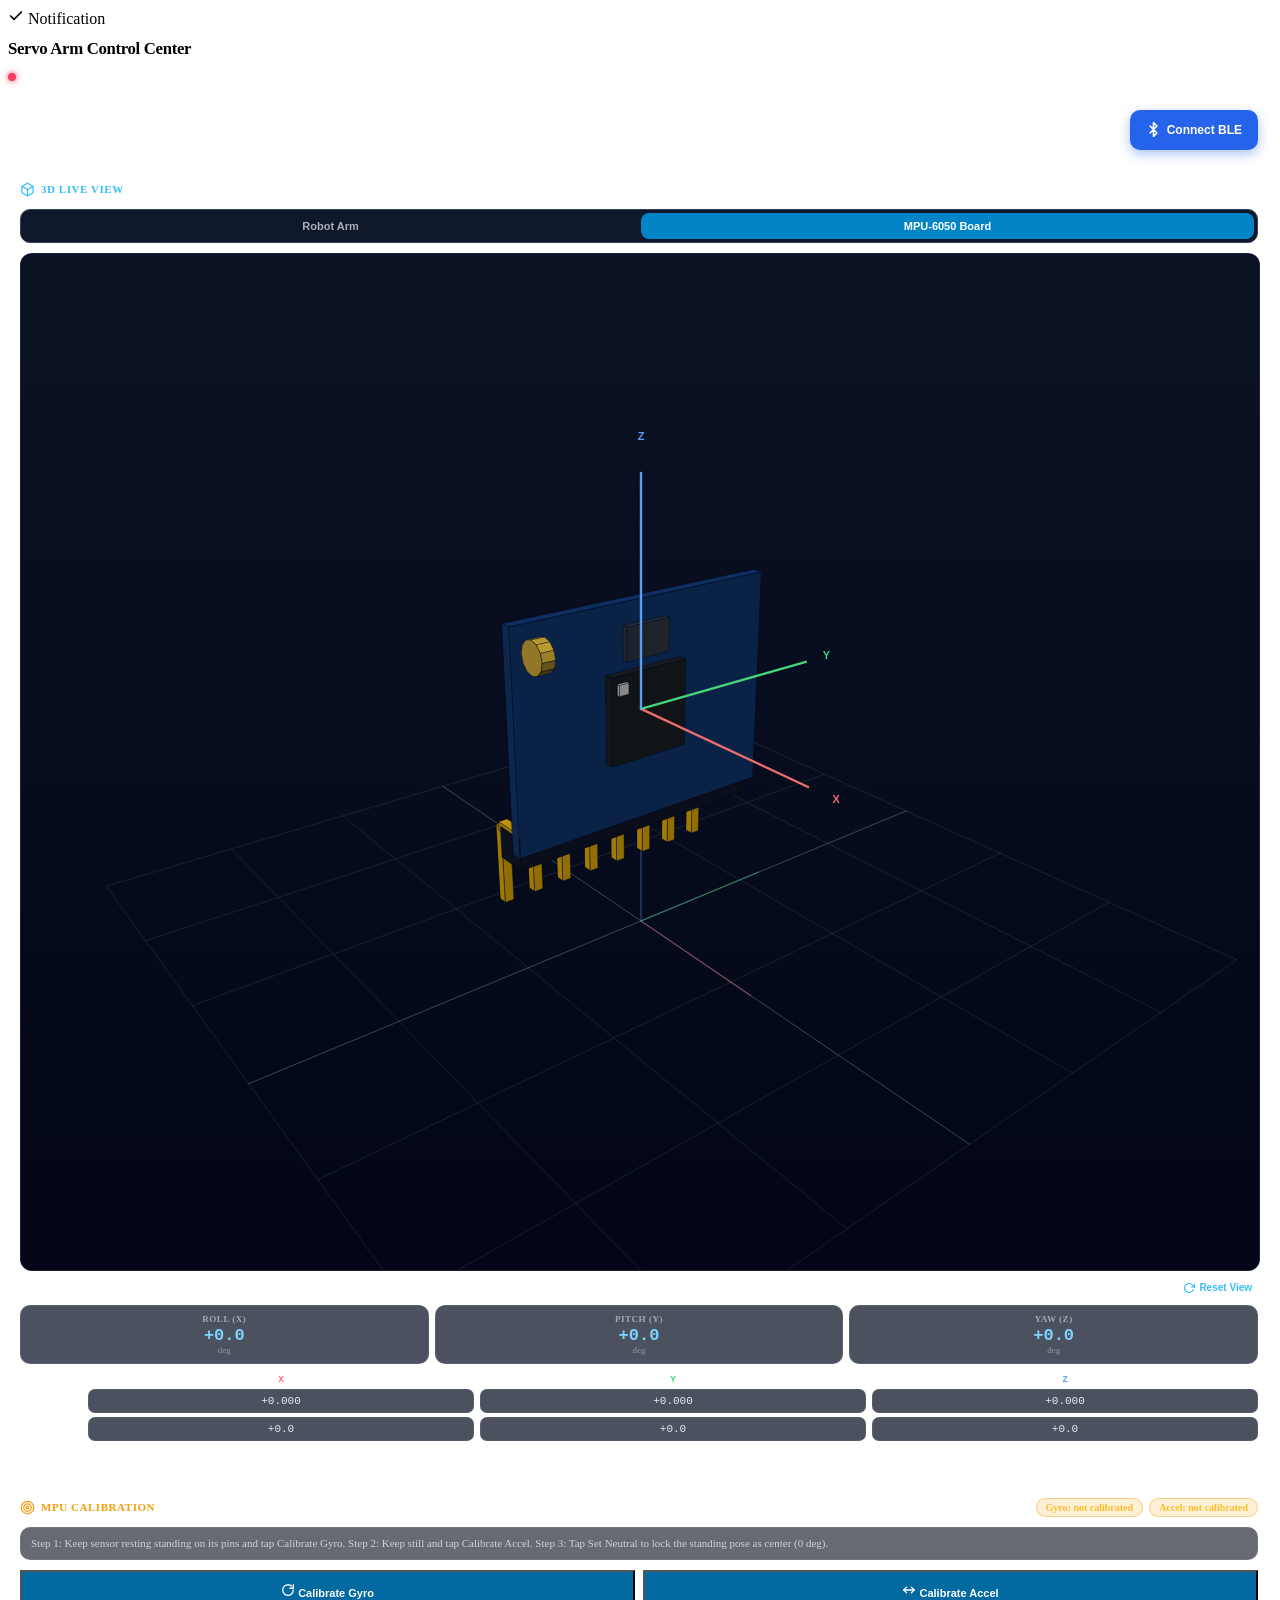
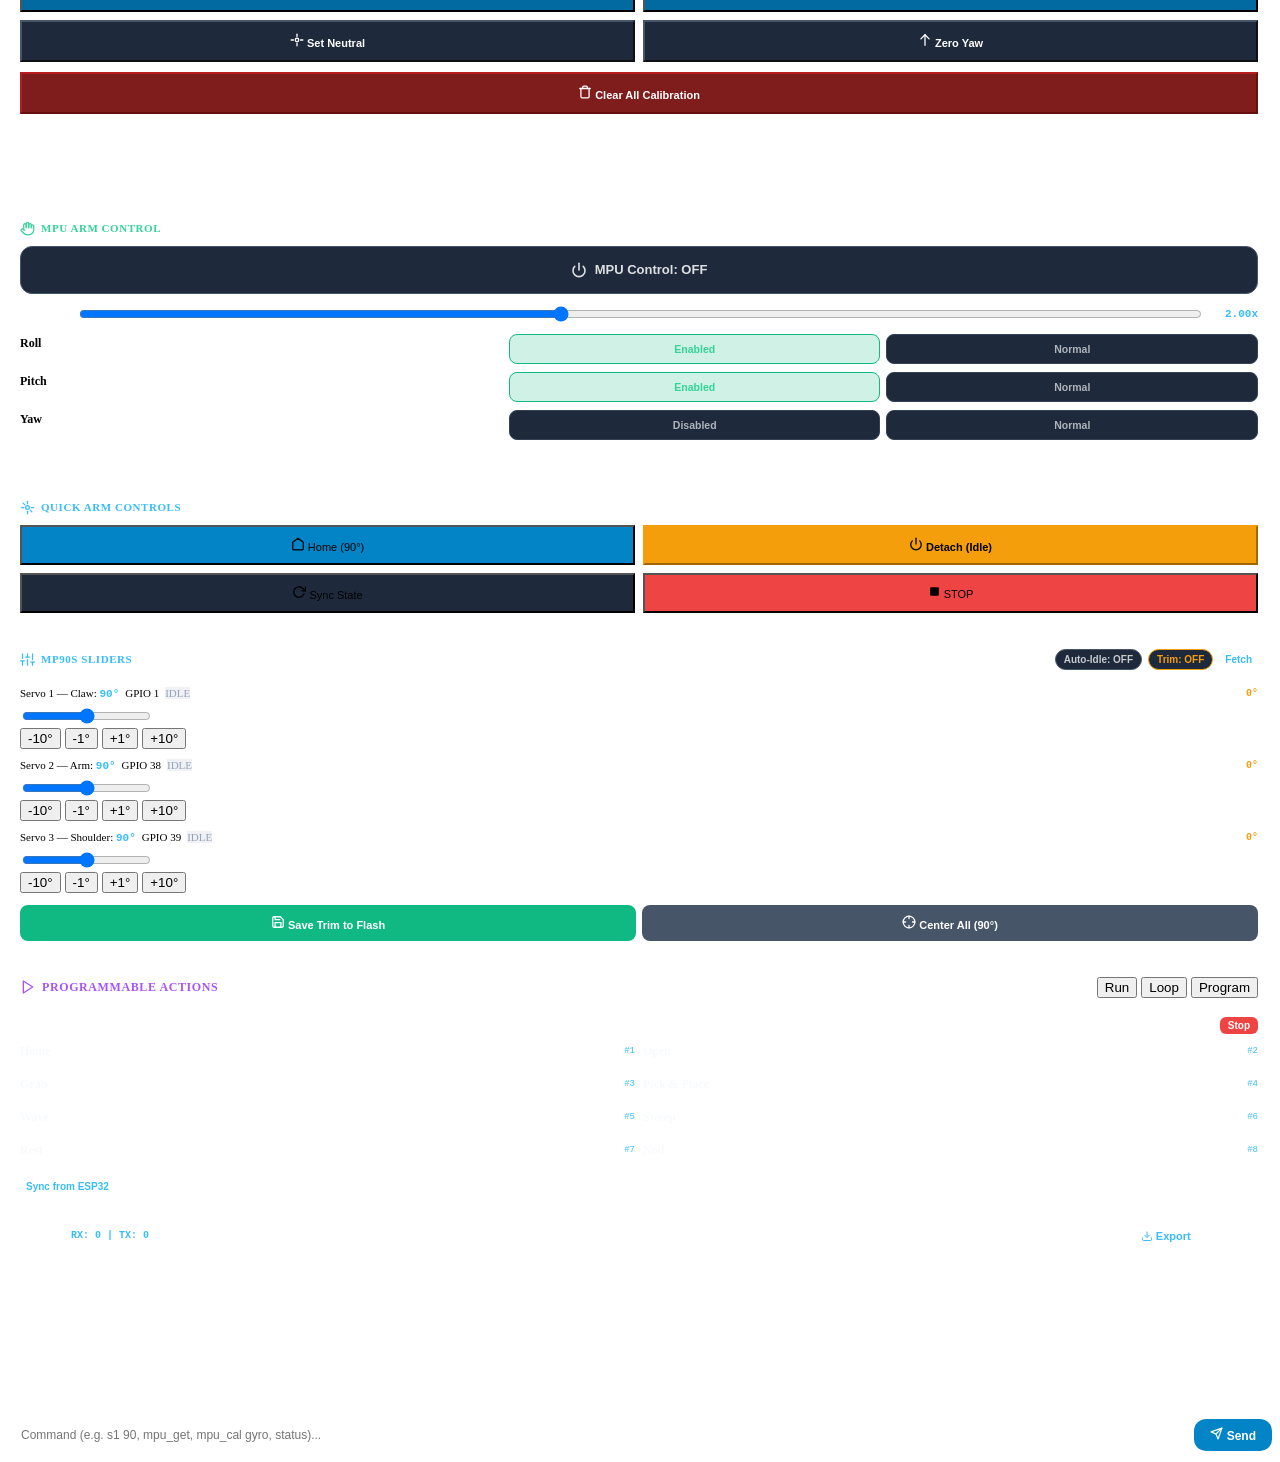
==== MPU/index.html @ 253f9bf3 "..." ====
<!DOCTYPE html>
<html lang="en" class="h-full bg-slate-950 text-slate-100 select-none">
<head>
  <meta charset="UTF-8">
  <meta name="viewport" content="width=device-width, initial-scale=1.0, maximum-scale=1.0, user-scalable=no, viewport-fit=cover">
  <title>ESP32-S3 Servo Arm Control</title>
  <link rel="stylesheet" href="style.css">
  <link rel="stylesheet" href="imu.css">
</head>

<body>

  <div id="toast-notification">
    <svg id="toast-icon" width="16" height="16" viewBox="0 0 24 24" fill="none" stroke="currentColor" stroke-width="2.5" stroke-linecap="round" stroke-linejoin="round">
      <polyline points="20 6 9 17 4 12"></polyline>
    </svg>
    <span id="toast-message">Notification</span>
  </div>

  <header style="padding-bottom:8px; border-bottom:1px solid rgba(255,255,255,0.1); display:flex; align-items:center; justify-content:space-between;">
    <div>
      <h1 style="font-size:1.05rem; font-weight:700; letter-spacing:-0.02em;">Servo Arm Control Center</h1>
      <div style="display:flex; align-items:center; gap:6px; margin-top:2px;">
        <div id="status-dot" style="width:8px; height:8px; border-radius:9999px; background:#f43f5e; box-shadow:0 0 6px #f43f5e; transition:background 0.2s;"></div>
        <span id="status-text" style="font-size:11px; color:rgba(255,255,255,0.6);">Disconnected</span>
      </div>
    </div>
    <div style="display:flex; align-items:center; gap:6px;">
      <span id="backend-badge" style="padding:3px 8px; border-radius:9999px; background:rgba(255,255,255,0.1); font-size:10px; color:rgba(255,255,255,0.6);">Core BLE</span>
    </div>
  </header>

  <div class="glass-panel" style="margin:8px 0; padding:10px 14px; border-radius:14px; display:flex; align-items:center; justify-content:space-between; gap:12px;">
    <div style="min-width:0; flex:1;">
      <div style="font-size:10px; color:rgba(255,255,255,0.5); text-transform:uppercase; letter-spacing:0.05em; font-weight:600;">Active Controller</div>
      <div id="device-name" style="font-size:13px; font-weight:700; color:white; overflow:hidden; text-overflow:ellipsis; white-space:nowrap;">None Connected</div>
    </div>
    <button id="connect-btn" type="button" onclick="toggleConnection()" style="height:40px; padding:0 16px; border-radius:10px; background:#2563eb; color:white; font-size:12px; font-weight:700; border:none; cursor:pointer; display:flex; align-items:center; gap:6px; box-shadow:0 4px 12px rgba(37,99,235,0.4);">
      <svg style="width:15px; height:15px;" viewBox="0 0 24 24" fill="none" stroke="currentColor" stroke-width="2.5" stroke-linecap="round" stroke-linejoin="round">
        <path d="m6.5 6.5 11 11L12 23V1l5.5 5.5-11 11"></path>
      </svg>
      <span>Connect BLE</span>
    </button>
  </div>

  <main style="flex:1; min-height:0; overflow-y:auto; display:flex; flex-direction:column; gap:12px; padding-right:2px; touch-action:pan-y;" class="no-scrollbar">

    <!-- 3D Live View -->
    <div class="glass-panel panel" style="border-color:rgba(56,189,248,0.4);">
      <div class="panel-head">
        <span class="panel-title">
          <svg width="15" height="15" viewBox="0 0 24 24" fill="none" stroke="currentColor" stroke-width="2" stroke-linecap="round" stroke-linejoin="round"><path d="M21 16V8a2 2 0 0 0-1-1.73l-7-4a2 2 0 0 0-2 0l-7 4A2 2 0 0 0 3 8v8a2 2 0 0 0 1 1.73l7 4a2 2 0 0 0 2 0l7-4A2 2 0 0 0 21 16z"></path><polyline points="3.27 6.96 12 12.01 20.73 6.96"></polyline><line x1="12" y1="22.08" x2="12" y2="12"></line></svg>
          3D Live View
        </span>
        <span id="imu-link-badge" class="chip">No IMU data</span>
      </div>

      <div class="seg">
        <button type="button" id="seg-arm" class="seg-btn" onclick="setSceneMode('arm')">Robot Arm</button>
        <button type="button" id="seg-imu" class="seg-btn active" onclick="setSceneMode('imu')">MPU-6050 Board</button>
      </div>

      <div class="canvas-wrap"><canvas id="scene-canvas"></canvas></div>

      <div class="canvas-tools">
        <span id="scene-hint">GY-521 board stands upright on its pins. Drag to orbit, pinch to zoom.</span>
        <button type="button" class="link-btn" onclick="resetSceneView()">
          <svg width="12" height="12" viewBox="0 0 24 24" fill="none" stroke="currentColor" stroke-width="2.4" stroke-linecap="round" stroke-linejoin="round"><polyline points="23 4 23 10 17 10"></polyline><path d="M20.49 15a9 9 0 1 1-2.12-9.36L23 10"></path></svg>
          Reset View
        </button>
      </div>

      <div class="euler-row">
        <div class="euler-cell"><div class="lbl">Roll (X)</div><div class="val" id="imu-roll">--</div><div class="unit">deg</div></div>
        <div class="euler-cell"><div class="lbl">Pitch (Y)</div><div class="val" id="imu-pitch">--</div><div class="unit">deg</div></div>
        <div class="euler-cell"><div class="lbl">Yaw (Z)</div><div class="val" id="imu-yaw">--</div><div class="unit">deg</div></div>
      </div>

      <div class="vec-table">
        <span></span><span class="axis-head ax-x">X</span><span class="axis-head ax-y">Y</span><span class="axis-head ax-z">Z</span>
        <span class="row-lbl">Accel g</span>
        <span class="cell" id="imu-ax">--</span><span class="cell" id="imu-ay">--</span><span class="cell" id="imu-az">--</span>
        <span class="row-lbl">Gyro dps</span>
        <span class="cell" id="imu-gx">--</span><span class="cell" id="imu-gy">--</span><span class="cell" id="imu-gz">--</span>
      </div>

      <div class="meta-line">
        <span>Temp <span id="imu-temp">--</span></span>
        <span>|a| <span id="imu-mag">--</span></span>
      </div>
    </div>

    <!-- MPU Calibration -->
    <div class="glass-panel panel" style="border-color:rgba(245,158,11,0.4);">
      <div class="panel-head">
        <span class="panel-title" style="color:#f59e0b;">
          <svg width="15" height="15" viewBox="0 0 24 24" fill="none" stroke="currentColor" stroke-width="2" stroke-linecap="round" stroke-linejoin="round"><circle cx="12" cy="12" r="10"></circle><circle cx="12" cy="12" r="6"></circle><circle cx="12" cy="12" r="2"></circle></svg>
          MPU Calibration
        </span>
        <div style="display:flex; gap:6px; flex-wrap:wrap;">
          <span id="cal-chip-gyro" class="chip chip-warn">Gyro: not calibrated</span>
          <span id="cal-chip-accel" class="chip chip-warn">Accel: not calibrated</span>
        </div>
      </div>

      <div id="cal-hint" class="cal-hint">Step 1: Keep sensor resting standing on its pins and tap Calibrate Gyro. Step 2: Keep still and tap Calibrate Accel. Step 3: Tap Set Neutral to lock the standing pose as center (0 deg).</div>

      <div id="cal-progress" class="progress"><div id="cal-progress-bar"></div></div>

      <div class="cal-grid">
        <button type="button" class="touch-btn cal-btn cal-action" onclick="imuCalibrate('gyro')">
          <svg width="14" height="14" viewBox="0 0 24 24" fill="none" stroke="currentColor" stroke-width="2.2" stroke-linecap="round" stroke-linejoin="round"><path d="M21 12a9 9 0 1 1-3-6.7"></path><polyline points="21 3 21 9 15 9"></polyline></svg>
          <span>Calibrate Gyro</span>
        </button>
        <button type="button" class="touch-btn cal-btn cal-action" onclick="imuCalibrate('accel')">
          <svg width="14" height="14" viewBox="0 0 24 24" fill="none" stroke="currentColor" stroke-width="2.2" stroke-linecap="round" stroke-linejoin="round"><line x1="3" y1="12" x2="21" y2="12"></line><polyline points="8 7 3 12 8 17"></polyline><polyline points="16 7 21 12 16 17"></polyline></svg>
          <span>Calibrate Accel</span>
        </button>
        <button type="button" class="touch-btn cal-btn alt cal-action" onclick="imuCalibrate('neutral')">
          <svg width="14" height="14" viewBox="0 0 24 24" fill="none" stroke="currentColor" stroke-width="2.2" stroke-linecap="round" stroke-linejoin="round"><circle cx="12" cy="12" r="3"></circle><line x1="12" y1="2" x2="12" y2="6"></line><line x1="12" y1="18" x2="12" y2="22"></line><line x1="2" y1="12" x2="6" y2="12"></line><line x1="18" y1="12" x2="22" y2="12"></line></svg>
          <span>Set Neutral</span>
        </button>
        <button type="button" class="touch-btn cal-btn alt cal-action" onclick="imuCalibrate('yaw')">
          <svg width="14" height="14" viewBox="0 0 24 24" fill="none" stroke="currentColor" stroke-width="2.2" stroke-linecap="round" stroke-linejoin="round"><path d="M12 3v18"></path><path d="M5 10l7-7 7 7"></path></svg>
          <span>Zero Yaw</span>
        </button>
      </div>

      <button type="button" class="touch-btn cal-btn danger cal-action" onclick="imuCalibrate('clear')">
        <svg width="14" height="14" viewBox="0 0 24 24" fill="none" stroke="currentColor" stroke-width="2.2" stroke-linecap="round" stroke-linejoin="round"><polyline points="3 6 5 6 21 6"></polyline><path d="M19 6v14a2 2 0 0 1-2 2H7a2 2 0 0 1-2-2V6m3 0V4a2 2 0 0 1 2-2h4a2 2 0 0 1 2 2v2"></path></svg>
        <span>Clear All Calibration</span>
      </button>

      <div class="cal-readout">
        <span id="cal-gyro-bias">Gyro bias  --</span>
        <span id="cal-accel-bias">Accel bias  --</span>
        <span id="cal-neutral">Neutral  --</span>
      </div>
      <div class="note">Calibration results are stored in ESP32 flash automatically. Upright calibration on pins is fully supported. Use Zero Yaw to re-center heading if needed.</div>
    </div>

    <!-- MPU Arm Control -->
    <div class="glass-panel panel" style="border-color:rgba(16,185,129,0.4);">
      <div class="panel-head">
        <span class="panel-title" style="color:#34d399;">
          <svg width="15" height="15" viewBox="0 0 24 24" fill="none" stroke="currentColor" stroke-width="2" stroke-linecap="round" stroke-linejoin="round"><path d="M18 11V6a2 2 0 0 0-4 0v5"></path><path d="M14 10V4a2 2 0 0 0-4 0v6"></path><path d="M10 10.5V6a2 2 0 0 0-4 0v8"></path><path d="M18 8a2 2 0 1 1 4 0v6a8 8 0 0 1-8 8h-2c-2.8 0-4.5-.86-5.99-2.34l-3.6-3.6a2 2 0 0 1 2.83-2.82L7 15"></path></svg>
          MPU Arm Control
        </span>
      </div>

      <button id="ctrl-toggle-btn" type="button" class="ctrl-toggle" onclick="toggleMpuControl()">
        <svg width="16" height="16" viewBox="0 0 24 24" fill="none" stroke="currentColor" stroke-width="2.4" stroke-linecap="round" stroke-linejoin="round"><path d="M18.36 6.64a9 9 0 1 1-12.73 0"></path><line x1="12" y1="2" x2="12" y2="12"></line></svg>
        <span id="ctrl-toggle-text">MPU Control: OFF</span>
      </button>

      <div class="gain-row">
        <span>Sensitivity</span>
        <input type="range" id="ctrl-gain" min="0.5" max="4" step="0.05" value="2" oninput="onMpuGainInput(this.value)" onchange="onMpuGainCommit(this.value)">
        <span class="gain-val" id="ctrl-gain-val">2.00x</span>
      </div>

      <div id="ctrl-axis-rows" style="display:flex; flex-direction:column; gap:8px;"></div>

      <div class="note">Tilt the sensor away from the upright neutral pose to move the arm. Tap Set Neutral first so the arm starts centered.</div>
    </div>

    <!-- Quick Arm Controls -->
    <div class="glass-panel" style="border-radius:16px; padding:12px; display:flex; flex-direction:column; gap:10px;">
      <div style="display:flex; justify-content:space-between; align-items:center;">
        <span style="font-size:11px; font-weight:700; text-transform:uppercase; letter-spacing:0.05em; color:#38bdf8; display:flex; align-items:center; gap:6px;">
          <svg style="width:15px; height:15px;" viewBox="0 0 24 24" fill="none" stroke="currentColor" stroke-width="2" stroke-linecap="round" stroke-linejoin="round">
            <circle cx="12" cy="12" r="3"></circle>
            <path d="M12 2v4"></path><path d="M12 18v4"></path>
            <path d="m4.93 4.93 2.83 2.83"></path><path d="m16.24 16.24 2.83 2.83"></path>
            <path d="M2 12h4"></path><path d="M18 12h4"></path>
          </svg>
          Quick Arm Controls
        </span>
        <span id="action-run-badge" style="font-size:10px; padding:2px 8px; border-radius:9999px; background:rgba(255,255,255,0.08); color:rgba(255,255,255,0.5);">Idle</span>
      </div>

      <div style="display:grid; grid-template-columns:1fr 1fr; gap:8px;">
        <button type="button" class="touch-btn" onclick="homeAllServos()" style="padding:10px 6px; background:#0284c7; font-size:11px; flex-direction:row; gap:5px;">
          <svg width="14" height="14" viewBox="0 0 24 24" fill="none" stroke="currentColor" stroke-width="2.2" stroke-linecap="round" stroke-linejoin="round"><path d="m3 9 9-7 9 7v11a2 2 0 0 1-2 2H5a2 2 0 0 1-2-2z"></path></svg>
          <span>Home (90°)</span>
        </button>
        <button type="button" class="touch-btn" onclick="detachAllServos()" style="padding:10px 6px; background:#f59e0b; color:#000000; border-color:#f59e0b; font-size:11px; font-weight:700; flex-direction:row; gap:5px;">
          <svg width="14" height="14" viewBox="0 0 24 24" fill="none" stroke="currentColor" stroke-width="2.2" stroke-linecap="round" stroke-linejoin="round"><path d="M18.36 6.64a9 9 0 1 1-12.73 0"></path><line x1="12" y1="2" x2="12" y2="12"></line></svg>
          <span>Detach (Idle)</span>
        </button>
        <button type="button" class="touch-btn" onclick="requestStatusSync()" style="padding:10px 6px; background:#1e293b; font-size:11px; flex-direction:row; gap:5px;">
          <svg width="14" height="14" viewBox="0 0 24 24" fill="none" stroke="currentColor" stroke-width="2.2" stroke-linecap="round" stroke-linejoin="round"><polyline points="23 4 23 10 17 10"></polyline><path d="M20.49 15a9 9 0 1 1-2.12-9.36L23 10"></path></svg>
          <span>Sync State</span>
        </button>
        <button type="button" class="touch-btn" onclick="stopAllMotion()" style="padding:10px 6px; background:#ef4444; font-size:11px; flex-direction:row; gap:5px;">
          <svg width="13" height="13" viewBox="0 0 24 24" fill="currentColor"><rect x="4" y="4" width="16" height="16" rx="2"></rect></svg>
          <span>STOP</span>
        </button>
      </div>
    </div>

    <!-- 3 MP90S Servo Sliders -->
    <div class="glass-panel" style="border-radius:16px; padding:12px; display:flex; flex-direction:column; gap:10px; border-color:rgba(56,189,248,0.4);">
      <div style="display:flex; justify-content:space-between; align-items:center; border-bottom:1px solid rgba(255,255,255,0.1); padding-bottom:6px; gap:6px; flex-wrap:wrap;">
        <span style="font-size:11px; font-weight:700; text-transform:uppercase; letter-spacing:0.05em; color:#38bdf8; display:flex; align-items:center; gap:6px;">
          <svg style="width:15px; height:15px;" viewBox="0 0 24 24" fill="none" stroke="currentColor" stroke-width="2" stroke-linecap="round" stroke-linejoin="round">
            <line x1="4" y1="21" x2="4" y2="14"></line><line x1="4" y1="10" x2="4" y2="3"></line>
            <line x1="12" y1="21" x2="12" y2="12"></line><line x1="12" y1="8" x2="12" y2="3"></line>
            <line x1="20" y1="21" x2="20" y2="16"></line><line x1="20" y1="12" x2="20" y2="3"></line>
            <line x1="1" y1="14" x2="7" y2="14"></line><line x1="9" y1="8" x2="15" y2="8"></line>
            <line x1="17" y1="16" x2="23" y2="16"></line>
          </svg>
          MP90S Sliders
        </span>
        <div style="display:flex; align-items:center; gap:6px;">
          <button id="auto-idle-btn" type="button" onclick="toggleAutoIdle()" style="padding:4px 8px; border-radius:9999px; background:#1e293b; color:rgba(255,255,255,0.75); border:1px solid #475569; font-size:10px; font-weight:700; cursor:pointer;">
            Auto-Idle: OFF
          </button>
          <button id="offset-mode-btn" type="button" onclick="toggleOffsetMode()" style="padding:4px 8px; border-radius:9999px; background:#1e293b; color:#f59e0b; border:1px solid #f59e0b; font-size:10px; font-weight:700; cursor:pointer;">
            Trim: OFF
          </button>
          <button type="button" onclick="requestCalibrationSync()" style="background:none; border:none; color:#38bdf8; font-size:10px; font-weight:600; cursor:pointer;">Fetch</button>
        </div>
      </div>

      <!-- Servo 1 (GPIO 1) -->
      <div class="servo-card">
        <div style="display:flex; justify-content:space-between; align-items:center; font-size:11px; margin-bottom:6px;">
          <div style="display:flex; align-items:center; gap:6px;">
            <span id="s1-header" onclick="editServoName(0)" style="cursor:pointer;">Servo 1 — Claw: <span id="s1-val" style="color:#38bdf8; font-family:monospace; font-weight:700;">90°</span></span>
            <span class="pin-badge">GPIO 1</span>
            <span id="s1-state-badge" class="pin-badge" style="background:rgba(148,163,184,0.15); color:#94a3b8; border-color:rgba(148,163,184,0.3);">IDLE</span>
          </div>
          <span style="font-size:10px; color:rgba(255,255,255,0.5);">Trim: <span id="o1-val" style="color:#f59e0b; font-family:monospace; font-weight:700;">0°</span></span>
        </div>
        <input type="range" id="s1-slider" min="0" max="180" value="90" onpointerdown="onSliderStart(0)" ontouchstart="onSliderStart(0)" oninput="onServoSlider(0, this.value)" onchange="onSliderCommit(0, this.value)">
        <div class="servo-btn-row">
          <button type="button" class="trim-btn" id="s1-btn-a" onclick="servoStepAction(0, -10, -1)">-10°</button>
          <button type="button" class="trim-btn" id="s1-btn-b" onclick="servoStepAction(0, -1, 1)">-1°</button>
          <button type="button" class="trim-btn" id="s1-btn-c" onclick="servoStepAction(0, 1, -5)">+1°</button>
          <button type="button" class="trim-btn" id="s1-btn-d" onclick="servoStepAction(0, 10, 5)">+10°</button>
        </div>
      </div>

      <!-- Servo 2 (GPIO 38) -->
      <div class="servo-card">
        <div style="display:flex; justify-content:space-between; align-items:center; font-size:11px; margin-bottom:6px;">
          <div style="display:flex; align-items:center; gap:6px;">
            <span id="s2-header" onclick="editServoName(1)" style="cursor:pointer;">Servo 2 — Arm: <span id="s2-val" style="color:#38bdf8; font-family:monospace; font-weight:700;">90°</span></span>
            <span class="pin-badge">GPIO 38</span>
            <span id="s2-state-badge" class="pin-badge" style="background:rgba(148,163,184,0.15); color:#94a3b8; border-color:rgba(148,163,184,0.3);">IDLE</span>
          </div>
          <span style="font-size:10px; color:rgba(255,255,255,0.5);">Trim: <span id="o2-val" style="color:#f59e0b; font-family:monospace; font-weight:700;">0°</span></span>
        </div>
        <input type="range" id="s2-slider" min="0" max="180" value="90" onpointerdown="onSliderStart(1)" ontouchstart="onSliderStart(1)" oninput="onServoSlider(1, this.value)" onchange="onSliderCommit(1, this.value)">
        <div class="servo-btn-row">
          <button type="button" class="trim-btn" id="s2-btn-a" onclick="servoStepAction(1, -10, -1)">-10°</button>
          <button type="button" class="trim-btn" id="s2-btn-b" onclick="servoStepAction(1, -1, 1)">-1°</button>
          <button type="button" class="trim-btn" id="s2-btn-c" onclick="servoStepAction(1, 1, -5)">+1°</button>
          <button type="button" class="trim-btn" id="s2-btn-d" onclick="servoStepAction(1, 10, 5)">+10°</button>
        </div>
      </div>

      <!-- Servo 3 (GPIO 39) -->
      <div class="servo-card">
        <div style="display:flex; justify-content:space-between; align-items:center; font-size:11px; margin-bottom:6px;">
          <div style="display:flex; align-items:center; gap:6px;">
            <span id="s3-header" onclick="editServoName(2)" style="cursor:pointer;">Servo 3 — Shoulder: <span id="s3-val" style="color:#38bdf8; font-family:monospace; font-weight:700;">90°</span></span>
            <span class="pin-badge">GPIO 39</span>
            <span id="s3-state-badge" class="pin-badge" style="background:rgba(148,163,184,0.15); color:#94a3b8; border-color:rgba(148,163,184,0.3);">IDLE</span>
          </div>
          <span style="font-size:10px; color:rgba(255,255,255,0.5);">Trim: <span id="o3-val" style="color:#f59e0b; font-family:monospace; font-weight:700;">0°</span></span>
        </div>
        <input type="range" id="s3-slider" min="0" max="180" value="90" onpointerdown="onSliderStart(2)" ontouchstart="onSliderStart(2)" oninput="onServoSlider(2, this.value)" onchange="onSliderCommit(2, this.value)">
        <div class="servo-btn-row">
          <button type="button" class="trim-btn" id="s3-btn-a" onclick="servoStepAction(2, -10, -1)">-10°</button>
          <button type="button" class="trim-btn" id="s3-btn-b" onclick="servoStepAction(2, -1, 1)">-1°</button>
          <button type="button" class="trim-btn" id="s3-btn-c" onclick="servoStepAction(2, 1, -5)">+1°</button>
          <button type="button" class="trim-btn" id="s3-btn-d" onclick="servoStepAction(2, 10, 5)">+10°</button>
        </div>
      </div>

      <div style="display:grid; grid-template-columns:1fr 1fr; gap:6px; margin-top:2px;">
        <button id="save-cal-btn" type="button" class="touch-btn" onclick="saveCalibrationOffsets()" style="padding:10px; border-radius:8px; background:#10b981; color:white; font-size:11px; font-weight:700; border:none; cursor:pointer; flex-direction:row; gap:6px;">
          <svg width="14" height="14" viewBox="0 0 24 24" fill="none" stroke="currentColor" stroke-width="2.2" stroke-linecap="round" stroke-linejoin="round">
            <path d="M19 21H5a2 2 0 0 1-2-2V5a2 2 0 0 1 2-2h11l5 5v11a2 2 0 0 1-2 2z"></path>
            <polyline points="17 21 17 13 7 13 7 21"></polyline>
            <polyline points="7 3 7 8 15 8"></polyline>
          </svg>
          <span id="save-cal-text">Save Trim to Flash</span>
        </button>
        <button type="button" class="touch-btn" onclick="homeAllServos()" style="padding:10px; border-radius:8px; background:#475569; color:white; font-size:11px; font-weight:700; border:none; cursor:pointer; flex-direction:row; gap:6px;">
          <svg width="14" height="14" viewBox="0 0 24 24" fill="none" stroke="currentColor" stroke-width="2.2" stroke-linecap="round" stroke-linejoin="round">
            <circle cx="12" cy="12" r="10"></circle>
            <line x1="22" y1="12" x2="18" y2="12"></line>
            <line x1="6" y1="12" x2="2" y2="12"></line>
            <line x1="12" y1="6" x2="12" y2="2"></line>
            <line x1="12" y1="22" x2="12" y2="18"></line>
          </svg>
          <span>Center All (90°)</span>
        </button>
      </div>
    </div>

    <!-- Programmable Actions Studio -->
    <div class="glass-panel" style="border-radius:16px; padding:12px; display:flex; flex-direction:column; gap:10px;">
      <div style="display:flex; justify-content:space-between; align-items:center; font-size:12px; border-bottom:1px solid rgba(255,255,255,0.1); padding-bottom:8px; gap:8px; flex-wrap:wrap;">
        <span style="font-weight:700; text-transform:uppercase; letter-spacing:0.05em; color:#a855f7; display:flex; align-items:center; gap:6px;">
          <svg style="width:16px; height:16px;" viewBox="0 0 24 24" fill="none" stroke="currentColor" stroke-width="2" stroke-linecap="round" stroke-linejoin="round">
            <polygon points="5 3 19 12 5 21 5 3"></polygon>
          </svg>
          <span>Programmable Actions</span>
        </span>

        <div style="display:flex; align-items:center; gap:4px;">
          <button id="mode-btn-run" type="button" class="mode-pill active" onclick="setActionTapMode('run')">Run</button>
          <button id="mode-btn-loop" type="button" class="mode-pill" onclick="setActionTapMode('loop')">Loop</button>
          <button id="mode-btn-edit" type="button" class="mode-pill" onclick="setActionTapMode('edit')">Program</button>
        </div>
      </div>

      <div style="display:flex; justify-content:space-between; align-items:center; font-size:10px; color:rgba(255,255,255,0.6);">
        <span id="action-mode-hint">Tap an action to execute its programmed steps.</span>
        <button type="button" onclick="stopAllMotion()" style="background:#ef4444; color:white; border:none; border-radius:6px; padding:3px 8px; font-size:10px; font-weight:700; cursor:pointer;">Stop</button>
      </div>

      <div style="display:grid; grid-template-columns:repeat(2, 1fr); gap:8px;" id="actions-grid"></div>

      <!-- Visual Sequence Editor -->
      <div class="key-editor-panel" id="action-editor-box" style="display:none;">
        <div style="display:flex; justify-content:space-between; align-items:center;">
          <span id="action-editor-title" style="font-size:12px; font-weight:700; color:#f59e0b;">Edit Action Slot 1</span>
          <button type="button" onclick="closeActionEditor()" style="background:none; border:none; color:rgba(255,255,255,0.5); font-size:11px; cursor:pointer;">Close</button>
        </div>

        <div>
          <label style="font-size:10px; color:rgba(255,255,255,0.6); display:block; margin-bottom:4px;">Action Name:</label>
          <input type="text" id="action-name-input" maxlength="24" placeholder="e.g. Pick Cube" style="width:100%; background:#1e293b; color:white; border:1px solid #334155; border-radius:8px; padding:7px 10px; font-size:12px; outline:none;">
        </div>

        <div style="display:flex; justify-content:space-between; align-items:center; margin-top:2px;">
          <span style="font-size:10px; font-weight:700; color:rgba(255,255,255,0.7); text-transform:uppercase;">Sequence Steps</span>
          <div style="display:flex; gap:6px;">
            <button type="button" onclick="captureCurrentPoseStep()" style="padding:5px 9px; border-radius:7px; background:#0284c7; color:white; font-size:10px; font-weight:700; border:none; cursor:pointer;">+ Capture Sliders</button>
            <button type="button" onclick="addBlankStep()" style="padding:5px 9px; border-radius:7px; background:#334155; color:white; font-size:10px; font-weight:700; border:none; cursor:pointer;">+ Step</button>
          </div>
        </div>

        <div id="action-steps-list" style="display:flex; flex-direction:column; gap:6px; max-height:240px; overflow-y:auto;"></div>

        <div style="display:grid; grid-template-columns:1fr 1fr; gap:6px; margin-top:4px;">
          <button type="button" class="touch-btn" onclick="testEditorSequence()" style="padding:9px; border-radius:8px; background:#0284c7; color:white; font-size:11px; font-weight:700; border:none; cursor:pointer; flex-direction:row; gap:6px;">
            <svg width="13" height="13" viewBox="0 0 24 24" fill="none" stroke="currentColor" stroke-width="2" stroke-linecap="round" stroke-linejoin="round"><polygon points="5 3 19 12 5 21 5 3"></polygon></svg>
            <span>Test Sequence</span>
          </button>
          <button type="button" class="touch-btn" onclick="saveEditorAction()" style="padding:9px; border-radius:8px; background:#10b981; color:white; font-size:11px; font-weight:700; border:none; cursor:pointer; flex-direction:row; gap:6px;">
            <svg width="13" height="13" viewBox="0 0 24 24" fill="none" stroke="currentColor" stroke-width="2.5" stroke-linecap="round" stroke-linejoin="round"><polyline points="20 6 9 17 4 12"></polyline></svg>
            <span>Save to ESP32</span>
          </button>
        </div>
      </div>

      <div style="display:flex; justify-content:space-between; align-items:center; margin-top:2px;">
        <button type="button" onclick="syncActionsFromEsp()" style="background:none; border:none; color:#38bdf8; font-size:10px; font-weight:600; cursor:pointer;">Sync from ESP32</button>
        <button type="button" onclick="resetActionsDefaults()" style="background:none; border:none; color:rgba(255,255,255,0.5); font-size:10px; cursor:pointer;">Reset Factory Actions</button>
      </div>
    </div>

    <!-- Diagnostic Terminal Log -->
    <div class="glass-panel" style="border-radius:16px; padding:12px; height:170px; display:flex; flex-direction:column;">
      <div style="display:flex; justify-content:space-between; align-items:center; border-bottom:1px solid rgba(255,255,255,0.1); padding-bottom:6px; font-size:11px; color:rgba(255,255,255,0.6);">
        <div style="display:flex; align-items:center; gap:8px;">
          <span style="font-weight:700;">BLE Log</span>
          <span id="ble-counters" style="font-family:monospace; font-size:10px; color:#38bdf8; font-weight:bold;">RX: 0 | TX: 0</span>
        </div>
        <div style="display:flex; align-items:center; gap:8px;">
          <button type="button" onclick="exportTerminalLogs()" style="background:none; border:none; color:#38bdf8; font-size:11px; cursor:pointer; font-weight:600; display:flex; align-items:center; gap:3px;">
            <svg width="12" height="12" viewBox="0 0 24 24" fill="none" stroke="currentColor" stroke-width="2"><path d="M21 15v4a2 2 0 0 1-2 2H5a2 2 0 0 1-2-2v-4"></path><polyline points="7 10 12 15 17 10"></polyline><line x1="12" y1="15" x2="12" y2="3"></line></svg>
            <span>Export</span>
          </button>
          <button type="button" onclick="clearLogs()" style="background:none; border:none; color:rgba(255,255,255,0.5); font-size:11px; cursor:pointer; display:flex; align-items:center; gap:3px;">
            <svg width="12" height="12" viewBox="0 0 24 24" fill="none" stroke="currentColor" stroke-width="2"><polyline points="3 6 5 6 21 6"></polyline><path d="M19 6v14a2 2 0 0 1-2 2H7a2 2 0 0 1-2-2V6m3 0V4a2 2 0 0 1 2-2h4a2 2 0 0 1 2 2v2"></path></svg>
            <span>Clear</span>
          </button>
        </div>
      </div>

      <div id="terminal" style="flex:1; overflow-y:auto; padding-top:6px; font-family:monospace; font-size:10px; color:rgba(255,255,255,0.8); display:flex; flex-direction:column; gap:4px;">
        <div style="color:rgba(255,255,255,0.4); font-style:italic;">BLE Arm Console initialized. Ready to connect...</div>
      </div>
    </div>

  </main>

  <footer style="margin-top:8px;">
    <form onsubmit="handleSendCustom(event)" style="display:flex; gap:8px;">
      <input type="text" id="cmd-input" placeholder="Command (e.g. s1 90, mpu_get, mpu_cal gyro, status)..." style="flex:1; background:rgba(255,255,255,0.1); border:1px solid rgba(255,255,255,0.15); border-radius:12px; padding:8px 12px; font-size:12px; color:white; outline:none;">
      <button type="submit" class="touch-btn" style="padding:0 16px; border-radius:12px; background:#0284c7; color:white; font-size:12px; font-weight:600; border:none; cursor:pointer; flex-direction:row; gap:6px;">
        <svg width="13" height="13" viewBox="0 0 24 24" fill="none" stroke="currentColor" stroke-width="2.2" stroke-linecap="round" stroke-linejoin="round"><line x1="22" y1="2" x2="11" y2="13"></line><polygon points="22 2 15 22 11 13 2 9 22 2"></polygon></svg>
        <span>Send</span>
      </button>
    </form>
  </footer>

  <script src="ble.js"></script>
  <script src="servos.js"></script>
  <script src="actions.js"></script>
  <script src="scene3d.js"></script>
  <script src="imu.js"></script>
  <script src="app.js"></script>
</body>
</html>
---- MPU/imu.css ----
.panel {
  border-radius: 16px;
  padding: 12px;
  display: flex;
  flex-direction: column;
  gap: 10px;
  flex-shrink: 0;
}

.panel-head {
  display: flex;
  justify-content: space-between;
  align-items: center;
  gap: 8px;
  flex-wrap: wrap;
}

.panel-title {
  font-size: 11px;
  font-weight: 700;
  text-transform: uppercase;
  letter-spacing: 0.05em;
  color: #38bdf8;
  display: flex;
  align-items: center;
  gap: 6px;
}

.chip {
  font-size: 10px;
  font-weight: 700;
  padding: 3px 9px;
  border-radius: 9999px;
  background: rgba(255, 255, 255, 0.08);
  color: rgba(255, 255, 255, 0.6);
  border: 1px solid rgba(255, 255, 255, 0.12);
  white-space: nowrap;
}

.chip-ok {
  background: rgba(16, 185, 129, 0.18);
  color: #34d399;
  border-color: rgba(16, 185, 129, 0.4);
}

.chip-warn {
  background: rgba(245, 158, 11, 0.16);
  color: #fbbf24;
  border-color: rgba(245, 158, 11, 0.4);
}

.chip-bad {
  background: rgba(239, 68, 68, 0.18);
  color: #f87171;
  border-color: rgba(239, 68, 68, 0.4);
}

.seg {
  display: grid;
  grid-template-columns: 1fr 1fr;
  gap: 4px;
  background: #0f172a;
  border: 1px solid #334155;
  border-radius: 10px;
  padding: 3px;
}

.seg-btn {
  padding: 7px 8px;
  border-radius: 8px;
  background: transparent;
  color: rgba(255, 255, 255, 0.65);
  font-size: 11px;
  font-weight: 700;
  border: none;
  cursor: pointer;
  touch-action: manipulation;
}

.seg-btn.active {
  background: #0284c7;
  color: #ffffff;
}

.canvas-wrap {
  width: 100%;
  border-radius: 12px;
  overflow: hidden;
  border: 1px solid rgba(255, 255, 255, 0.1);
  background: #020617;
  line-height: 0;
}

#scene-canvas {
  display: block;
  touch-action: none;
  cursor: grab;
}

.canvas-tools {
  display: flex;
  justify-content: space-between;
  align-items: center;
  gap: 8px;
  font-size: 10px;
  color: rgba(255, 255, 255, 0.55);
}

.link-btn {
  background: none;
  border: none;
  color: #38bdf8;
  font-size: 10px;
  font-weight: 700;
  cursor: pointer;
  display: flex;
  align-items: center;
  gap: 4px;
  white-space: nowrap;
}

.euler-row {
  display: grid;
  grid-template-columns: repeat(3, 1fr);
  gap: 6px;
}

.euler-cell {
  background: rgba(15, 23, 42, 0.75);
  border: 1px solid rgba(255, 255, 255, 0.08);
  border-radius: 10px;
  padding: 8px 6px;
  text-align: center;
}

.euler-cell .lbl {
  font-size: 9px;
  text-transform: uppercase;
  letter-spacing: 0.06em;
  color: rgba(255, 255, 255, 0.5);
  font-weight: 700;
}

.euler-cell .val {
  font-family: ui-monospace, Menlo, monospace;
  font-size: 17px;
  font-weight: 700;
  color: #7dd3fc;
  margin-top: 2px;
}

.euler-cell .unit {
  font-size: 9px;
  color: rgba(255, 255, 255, 0.4);
}

.vec-table {
  display: grid;
  grid-template-columns: 62px repeat(3, 1fr);
  gap: 4px 6px;
  font-family: ui-monospace, Menlo, monospace;
  font-size: 11px;
  align-items: center;
}

.vec-table .row-lbl {
  font-family: -apple-system, BlinkMacSystemFont, "Segoe UI", sans-serif;
  font-size: 9.5px;
  font-weight: 700;
  color: rgba(255, 255, 255, 0.5);
  text-transform: uppercase;
  letter-spacing: 0.05em;
}

.vec-table .cell {
  background: rgba(15, 23, 42, 0.75);
  border: 1px solid rgba(255, 255, 255, 0.07);
  border-radius: 7px;
  padding: 5px 4px;
  text-align: center;
  color: #e2e8f0;
}

.vec-table .axis-head {
  text-align: center;
  font-size: 9.5px;
  font-weight: 700;
}

.vec-table .ax-x { color: #f87171; }
.vec-table .ax-y { color: #4ade80; }
.vec-table .ax-z { color: #60a5fa; }

.meta-line {
  display: flex;
  justify-content: space-between;
  font-size: 10px;
  color: rgba(255, 255, 255, 0.55);
  font-family: ui-monospace, Menlo, monospace;
}

.cal-grid {
  display: grid;
  grid-template-columns: 1fr 1fr;
  gap: 8px;
}

.cal-btn {
  padding: 11px 8px;
  font-size: 11px;
  font-weight: 700;
  flex-direction: row;
  gap: 6px;
  background: #0369a1;
  color: #ffffff;
}

.cal-btn.alt {
  background: #1e293b;
  border-color: #475569;
}

.cal-btn.danger {
  background: #7f1d1d;
  border-color: #b91c1c;
}

.cal-hint {
  font-size: 11px;
  line-height: 1.4;
  color: rgba(255, 255, 255, 0.7);
  background: rgba(2, 6, 23, 0.6);
  border: 1px solid rgba(255, 255, 255, 0.08);
  border-radius: 10px;
  padding: 8px 10px;
}

.cal-readout {
  font-family: ui-monospace, Menlo, monospace;
  font-size: 10px;
  color: rgba(255, 255, 255, 0.55);
  display: flex;
  flex-direction: column;
  gap: 2px;
}

.progress {
  display: none;
  height: 8px;
  background: #1e293b;
  border-radius: 9999px;
  overflow: hidden;
}

.progress > div {
  height: 100%;
  width: 0%;
  background: linear-gradient(90deg, #0ea5e9, #34d399);
  transition: width 0.15s linear;
}

.ctrl-toggle {
  width: 100%;
  height: 48px;
  border-radius: 12px;
  background: #1e293b;
  border: 1px solid #475569;
  color: rgba(255, 255, 255, 0.85);
  font-size: 13px;
  font-weight: 700;
  display: flex;
  align-items: center;
  justify-content: center;
  gap: 8px;
  cursor: pointer;
  touch-action: manipulation;
}

.ctrl-toggle.on {
  background: #059669;
  border-color: #34d399;
  color: #ffffff;
  box-shadow: 0 0 14px rgba(16, 185, 129, 0.45);
}

.gain-row {
  display: flex;
  align-items: center;
  gap: 10px;
  font-size: 11px;
  color: rgba(255, 255, 255, 0.7);
}

.gain-row input[type=range] {
  flex: 1;
}

.gain-val {
  font-family: ui-monospace, Menlo, monospace;
  font-weight: 700;
  color: #38bdf8;
  min-width: 44px;
  text-align: right;
}

.axis-row {
  display: grid;
  grid-template-columns: 1.3fr 1fr 1fr;
  gap: 6px;
  align-items: center;
}

.axis-name {
  display: flex;
  flex-direction: column;
  font-size: 12px;
  font-weight: 700;
}

.axis-target {
  font-size: 9.5px;
  font-weight: 600;
  color: rgba(255, 255, 255, 0.5);
}

.mini-toggle {
  padding: 8px 4px;
  border-radius: 8px;
  background: #1e293b;
  border: 1px solid #334155;
  color: rgba(255, 255, 255, 0.65);
  font-size: 10.5px;
  font-weight: 700;
  cursor: pointer;
  touch-action: manipulation;
}

.mini-toggle.on {
  background: rgba(16, 185, 129, 0.2);
  border-color: #10b981;
  color: #34d399;
}

.mini-toggle.on-warn {
  background: rgba(245, 158, 11, 0.2);
  border-color: #f59e0b;
  color: #fbbf24;
}

.note {
  font-size: 10px;
  line-height: 1.4;
  color: rgba(255, 255, 255, 0.45);
}
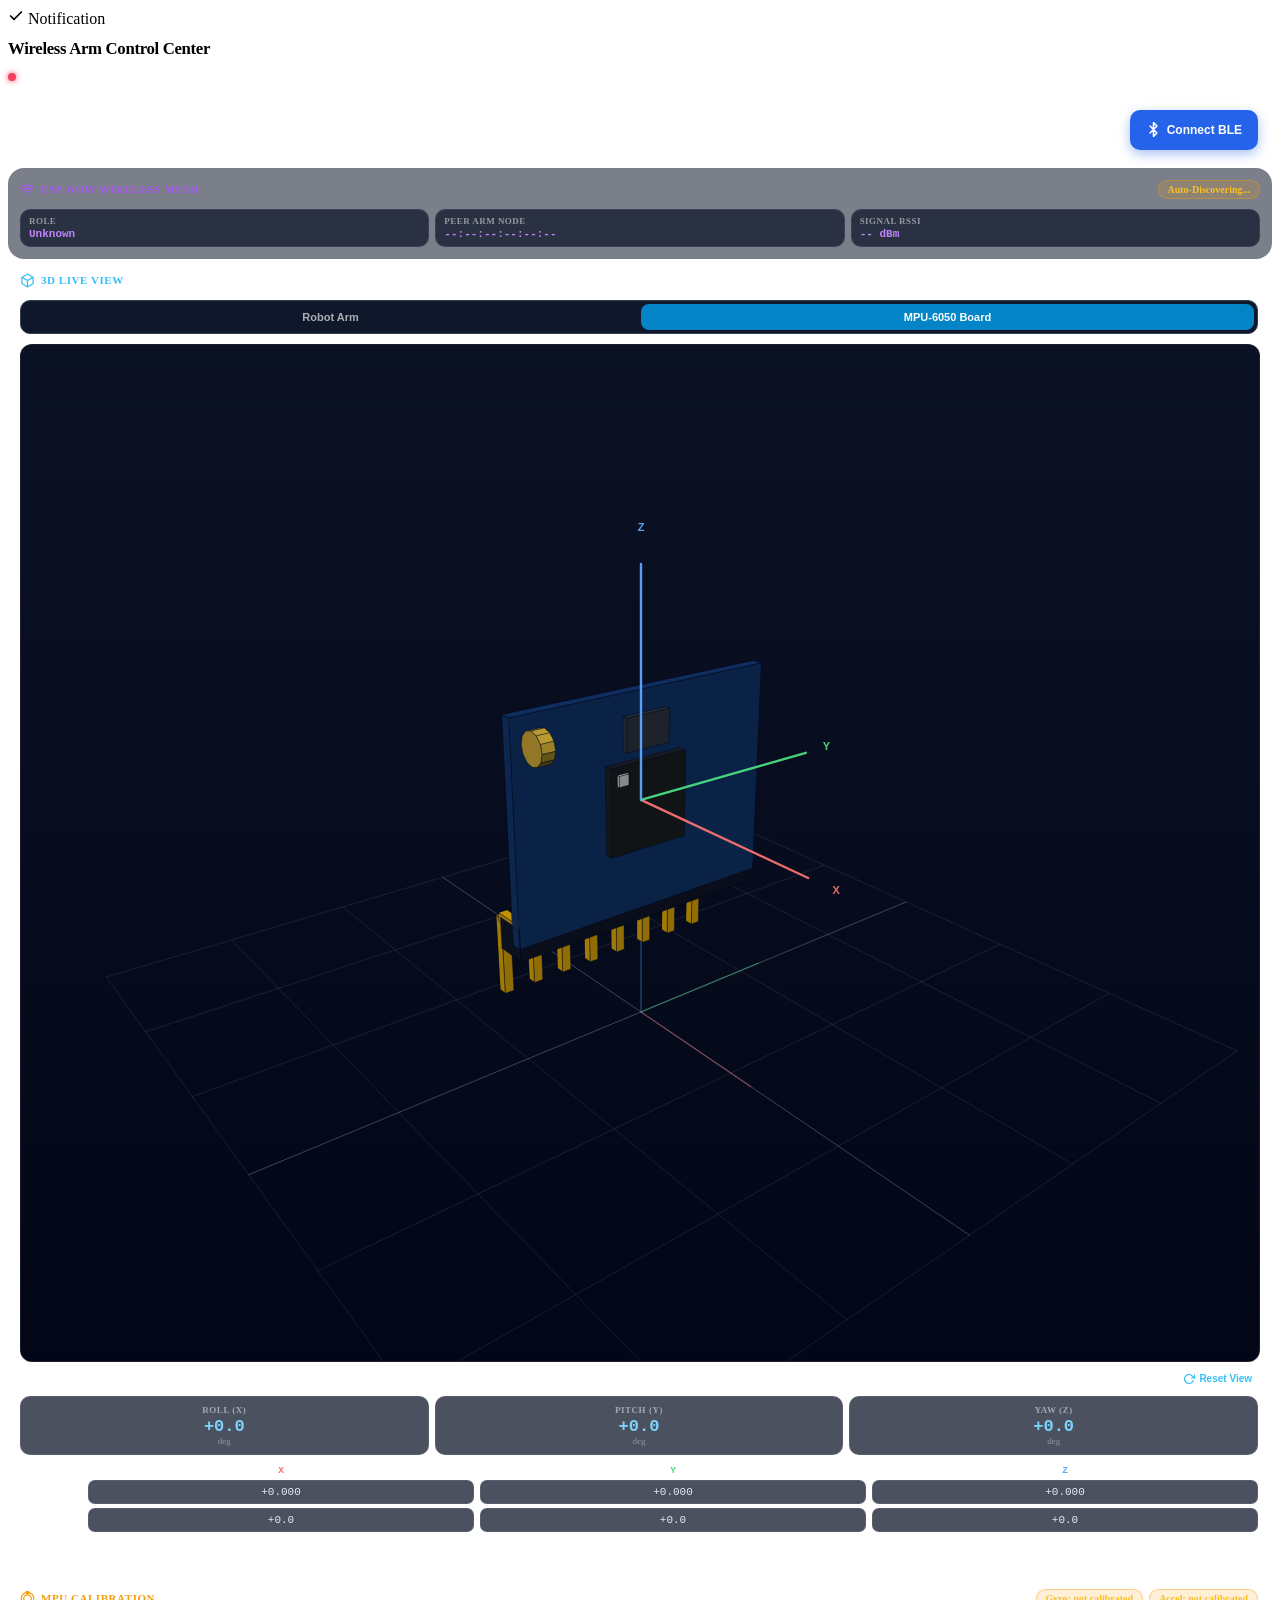
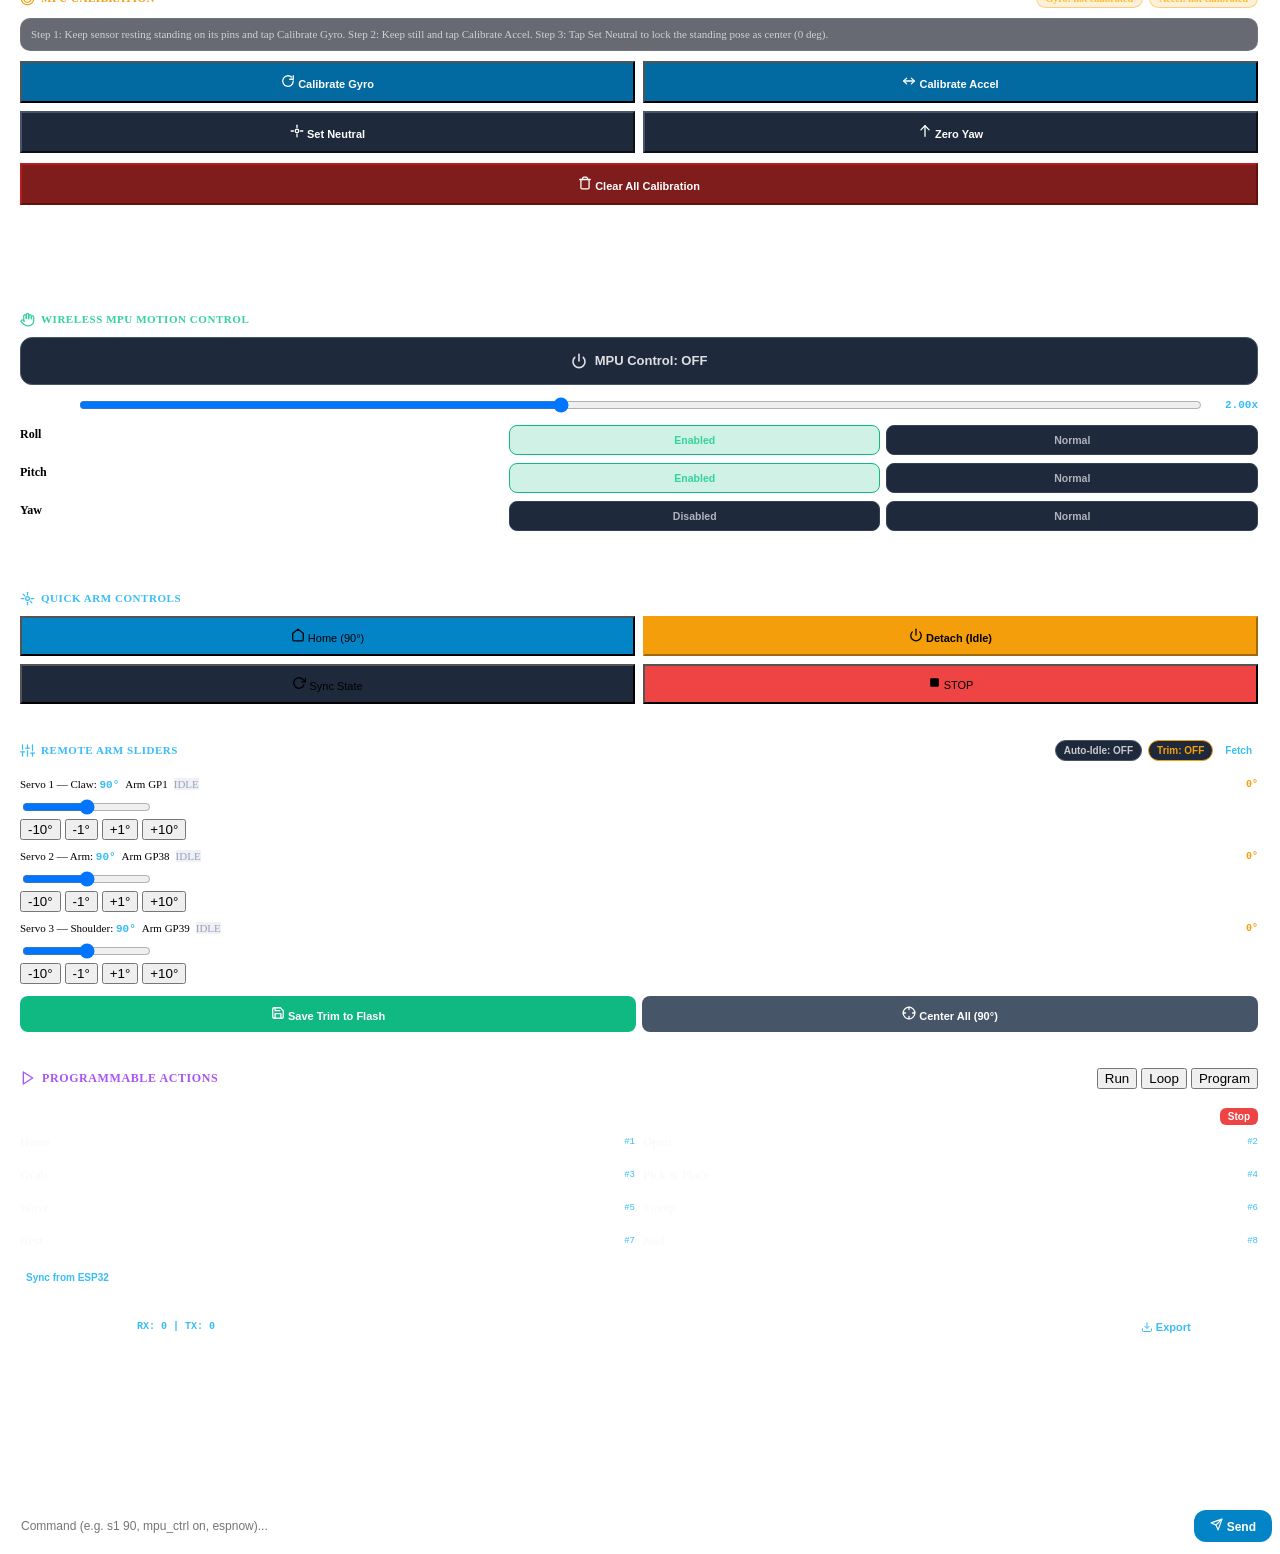
==== commit 163626ef: "making esp now" ====
--- a/MPU/index.html
+++ b/MPU/index.html
@@ -3,7 +3,7 @@
 <head>
   <meta charset="UTF-8">
   <meta name="viewport" content="width=device-width, initial-scale=1.0, maximum-scale=1.0, user-scalable=no, viewport-fit=cover">
-  <title>ESP32-S3 Servo Arm Control</title>
+  <title>ESP32-S3 Wireless Arm Control (ESP-NOW)</title>
   <link rel="stylesheet" href="style.css">
   <link rel="stylesheet" href="imu.css">
 </head>
@@ -19,7 +19,7 @@
 
   <header style="padding-bottom:8px; border-bottom:1px solid rgba(255,255,255,0.1); display:flex; align-items:center; justify-content:space-between;">
     <div>
-      <h1 style="font-size:1.05rem; font-weight:700; letter-spacing:-0.02em;">Servo Arm Control Center</h1>
+      <h1 style="font-size:1.05rem; font-weight:700; letter-spacing:-0.02em;">Wireless Arm Control Center</h1>
       <div style="display:flex; align-items:center; gap:6px; margin-top:2px;">
         <div id="status-dot" style="width:8px; height:8px; border-radius:9999px; background:#f43f5e; box-shadow:0 0 6px #f43f5e; transition:background 0.2s;"></div>
         <span id="status-text" style="font-size:11px; color:rgba(255,255,255,0.6);">Disconnected</span>
@@ -43,6 +43,37 @@
     </button>
   </div>
 
+  <!-- ESP-NOW Wireless Auto-Discovery Link Banner -->
+  <div class="glass-panel panel espnow-panel">
+    <div class="panel-head">
+      <span class="panel-title" style="color:#a855f7;">
+        <svg width="15" height="15" viewBox="0 0 24 24" fill="none" stroke="currentColor" stroke-width="2.2" stroke-linecap="round" stroke-linejoin="round">
+          <path d="M5 12.55a11 11 0 0 1 14.08 0"></path>
+          <path d="M1.42 9a16 16 0 0 1 21.16 0"></path>
+          <path d="M8.53 16.11a6 6 0 0 1 6.95 0"></path>
+          <line x1="12" y1="20" x2="12.01" y2="20"></line>
+        </svg>
+        ESP-NOW Wireless Mesh
+      </span>
+      <span id="espnow-badge" class="chip chip-warn">Auto-Discovering...</span>
+    </div>
+
+    <div class="espnow-details-row">
+      <div class="espnow-detail-box">
+        <span class="lbl">Role</span>
+        <span class="val" id="espnow-role-val">MPU Sender</span>
+      </div>
+      <div class="espnow-detail-box">
+        <span class="lbl">Peer Arm Node</span>
+        <span class="val" id="espnow-peer-val">--:--:--:--:--:--</span>
+      </div>
+      <div class="espnow-detail-box">
+        <span class="lbl">Signal RSSI</span>
+        <span class="val" id="espnow-rssi-val">-- dBm</span>
+      </div>
+    </div>
+  </div>
+
   <main style="flex:1; min-height:0; overflow-y:auto; display:flex; flex-direction:column; gap:12px; padding-right:2px; touch-action:pan-y;" class="no-scrollbar">
 
     <!-- 3D Live View -->
@@ -94,7 +125,7 @@
     <div class="glass-panel panel" style="border-color:rgba(245,158,11,0.4);">
       <div class="panel-head">
         <span class="panel-title" style="color:#f59e0b;">
-          <svg width="15" height="15" viewBox="0 0 24 24" fill="none" stroke="currentColor" stroke-width="2" stroke-linecap="round" stroke-linejoin="round"><circle cx="12" cy="12" r="10"></circle><circle cx="12" cy="12" r="6"></circle><circle cx="12" cy="12" r="2"></circle></svg>
+          <svg width="15" height="15" viewBox="0 0 24 24" fill="none" stroke="currentColor" stroke-width="2" stroke-linecap="round" stroke-linejoin="round"><circle cx="12" cy="12" r="10"></circle><circle cx="12" cy="12" r="6"></circle><circle cx="12" cy="2" r="2"></circle></svg>
           MPU Calibration
         </span>
         <div style="display:flex; gap:6px; flex-wrap:wrap;">
@@ -139,12 +170,12 @@
       <div class="note">Calibration results are stored in ESP32 flash automatically. Upright calibration on pins is fully supported. Use Zero Yaw to re-center heading if needed.</div>
     </div>
 
-    <!-- MPU Arm Control -->
+    <!-- MPU Arm Control (Wireless via ESP-NOW) -->
     <div class="glass-panel panel" style="border-color:rgba(16,185,129,0.4);">
       <div class="panel-head">
         <span class="panel-title" style="color:#34d399;">
           <svg width="15" height="15" viewBox="0 0 24 24" fill="none" stroke="currentColor" stroke-width="2" stroke-linecap="round" stroke-linejoin="round"><path d="M18 11V6a2 2 0 0 0-4 0v5"></path><path d="M14 10V4a2 2 0 0 0-4 0v6"></path><path d="M10 10.5V6a2 2 0 0 0-4 0v8"></path><path d="M18 8a2 2 0 1 1 4 0v6a8 8 0 0 1-8 8h-2c-2.8 0-4.5-.86-5.99-2.34l-3.6-3.6a2 2 0 0 1 2.83-2.82L7 15"></path></svg>
-          MPU Arm Control
+          Wireless MPU Motion Control
         </span>
       </div>
 
@@ -161,7 +192,7 @@
 
       <div id="ctrl-axis-rows" style="display:flex; flex-direction:column; gap:8px;"></div>
 
-      <div class="note">Tilt the sensor away from the upright neutral pose to move the arm. Tap Set Neutral first so the arm starts centered.</div>
+      <div class="note">Tilt the MPU node away from upright neutral to drive the remote Arm over ESP-NOW. Tap Set Neutral first so the arm starts centered.</div>
     </div>
 
     <!-- Quick Arm Controls -->
@@ -199,7 +230,7 @@
       </div>
     </div>
 
-    <!-- 3 MP90S Servo Sliders -->
+    <!-- 3 MP90S Servo Sliders (Wireless Link to Receiver) -->
     <div class="glass-panel" style="border-radius:16px; padding:12px; display:flex; flex-direction:column; gap:10px; border-color:rgba(56,189,248,0.4);">
       <div style="display:flex; justify-content:space-between; align-items:center; border-bottom:1px solid rgba(255,255,255,0.1); padding-bottom:6px; gap:6px; flex-wrap:wrap;">
         <span style="font-size:11px; font-weight:700; text-transform:uppercase; letter-spacing:0.05em; color:#38bdf8; display:flex; align-items:center; gap:6px;">
@@ -210,7 +241,7 @@
             <line x1="1" y1="14" x2="7" y2="14"></line><line x1="9" y1="8" x2="15" y2="8"></line>
             <line x1="17" y1="16" x2="23" y2="16"></line>
           </svg>
-          MP90S Sliders
+          Remote Arm Sliders
         </span>
         <div style="display:flex; align-items:center; gap:6px;">
           <button id="auto-idle-btn" type="button" onclick="toggleAutoIdle()" style="padding:4px 8px; border-radius:9999px; background:#1e293b; color:rgba(255,255,255,0.75); border:1px solid #475569; font-size:10px; font-weight:700; cursor:pointer;">
@@ -223,12 +254,12 @@
         </div>
       </div>
 
-      <!-- Servo 1 (GPIO 1) -->
+      <!-- Servo 1 (Claw) -->
       <div class="servo-card">
         <div style="display:flex; justify-content:space-between; align-items:center; font-size:11px; margin-bottom:6px;">
           <div style="display:flex; align-items:center; gap:6px;">
             <span id="s1-header" onclick="editServoName(0)" style="cursor:pointer;">Servo 1 — Claw: <span id="s1-val" style="color:#38bdf8; font-family:monospace; font-weight:700;">90°</span></span>
-            <span class="pin-badge">GPIO 1</span>
+            <span class="pin-badge">Arm GP1</span>
             <span id="s1-state-badge" class="pin-badge" style="background:rgba(148,163,184,0.15); color:#94a3b8; border-color:rgba(148,163,184,0.3);">IDLE</span>
           </div>
           <span style="font-size:10px; color:rgba(255,255,255,0.5);">Trim: <span id="o1-val" style="color:#f59e0b; font-family:monospace; font-weight:700;">0°</span></span>
@@ -242,12 +273,12 @@
         </div>
       </div>
 
-      <!-- Servo 2 (GPIO 38) -->
+      <!-- Servo 2 (Arm) -->
       <div class="servo-card">
         <div style="display:flex; justify-content:space-between; align-items:center; font-size:11px; margin-bottom:6px;">
           <div style="display:flex; align-items:center; gap:6px;">
             <span id="s2-header" onclick="editServoName(1)" style="cursor:pointer;">Servo 2 — Arm: <span id="s2-val" style="color:#38bdf8; font-family:monospace; font-weight:700;">90°</span></span>
-            <span class="pin-badge">GPIO 38</span>
+            <span class="pin-badge">Arm GP38</span>
             <span id="s2-state-badge" class="pin-badge" style="background:rgba(148,163,184,0.15); color:#94a3b8; border-color:rgba(148,163,184,0.3);">IDLE</span>
           </div>
           <span style="font-size:10px; color:rgba(255,255,255,0.5);">Trim: <span id="o2-val" style="color:#f59e0b; font-family:monospace; font-weight:700;">0°</span></span>
@@ -261,12 +292,12 @@
         </div>
       </div>
 
-      <!-- Servo 3 (GPIO 39) -->
+      <!-- Servo 3 (Shoulder) -->
       <div class="servo-card">
         <div style="display:flex; justify-content:space-between; align-items:center; font-size:11px; margin-bottom:6px;">
           <div style="display:flex; align-items:center; gap:6px;">
             <span id="s3-header" onclick="editServoName(2)" style="cursor:pointer;">Servo 3 — Shoulder: <span id="s3-val" style="color:#38bdf8; font-family:monospace; font-weight:700;">90°</span></span>
-            <span class="pin-badge">GPIO 39</span>
+            <span class="pin-badge">Arm GP39</span>
             <span id="s3-state-badge" class="pin-badge" style="background:rgba(148,163,184,0.15); color:#94a3b8; border-color:rgba(148,163,184,0.3);">IDLE</span>
           </div>
           <span style="font-size:10px; color:rgba(255,255,255,0.5);">Trim: <span id="o3-val" style="color:#f59e0b; font-family:monospace; font-weight:700;">0°</span></span>
@@ -370,7 +401,7 @@
     <div class="glass-panel" style="border-radius:16px; padding:12px; height:170px; display:flex; flex-direction:column;">
       <div style="display:flex; justify-content:space-between; align-items:center; border-bottom:1px solid rgba(255,255,255,0.1); padding-bottom:6px; font-size:11px; color:rgba(255,255,255,0.6);">
         <div style="display:flex; align-items:center; gap:8px;">
-          <span style="font-weight:700;">BLE Log</span>
+          <span style="font-weight:700;">BLE &amp; ESP-NOW Log</span>
           <span id="ble-counters" style="font-family:monospace; font-size:10px; color:#38bdf8; font-weight:bold;">RX: 0 | TX: 0</span>
         </div>
         <div style="display:flex; align-items:center; gap:8px;">
@@ -394,7 +425,7 @@
 
   <footer style="margin-top:8px;">
     <form onsubmit="handleSendCustom(event)" style="display:flex; gap:8px;">
-      <input type="text" id="cmd-input" placeholder="Command (e.g. s1 90, mpu_get, mpu_cal gyro, status)..." style="flex:1; background:rgba(255,255,255,0.1); border:1px solid rgba(255,255,255,0.15); border-radius:12px; padding:8px 12px; font-size:12px; color:white; outline:none;">
+      <input type="text" id="cmd-input" placeholder="Command (e.g. s1 90, mpu_ctrl on, espnow)..." style="flex:1; background:rgba(255,255,255,0.1); border:1px solid rgba(255,255,255,0.15); border-radius:12px; padding:8px 12px; font-size:12px; color:white; outline:none;">
       <button type="submit" class="touch-btn" style="padding:0 16px; border-radius:12px; background:#0284c7; color:white; font-size:12px; font-weight:600; border:none; cursor:pointer; flex-direction:row; gap:6px;">
         <svg width="13" height="13" viewBox="0 0 24 24" fill="none" stroke="currentColor" stroke-width="2.2" stroke-linecap="round" stroke-linejoin="round"><line x1="22" y1="2" x2="11" y2="13"></line><polygon points="22 2 15 22 11 13 2 9 22 2"></polygon></svg>
         <span>Send</span>
--- a/MPU/imu.css
+++ b/MPU/imu.css
@@ -1,3 +1,4 @@
+
 .panel {
   border-radius: 16px;
   padding: 12px;
@@ -53,6 +54,46 @@
   background: rgba(239, 68, 68, 0.18);
   color: #f87171;
   border-color: rgba(239, 68, 68, 0.4);
+}
+
+/* ESP-NOW Wireless Mesh Panel Styles */
+.espnow-panel {
+  border-color: rgba(168, 85, 247, 0.45);
+  background: rgba(15, 23, 42, 0.55);
+}
+
+.espnow-details-row {
+  display: grid;
+  grid-template-columns: repeat(3, 1fr);
+  gap: 6px;
+}
+
+.espnow-detail-box {
+  background: rgba(15, 23, 42, 0.75);
+  border: 1px solid rgba(255, 255, 255, 0.08);
+  border-radius: 10px;
+  padding: 6px 8px;
+  display: flex;
+  flex-direction: column;
+  gap: 2px;
+}
+
+.espnow-detail-box .lbl {
+  font-size: 9px;
+  text-transform: uppercase;
+  letter-spacing: 0.05em;
+  color: rgba(255, 255, 255, 0.5);
+  font-weight: 700;
+}
+
+.espnow-detail-box .val {
+  font-family: ui-monospace, Menlo, monospace;
+  font-size: 11px;
+  font-weight: 700;
+  color: #c084fc;
+  overflow: hidden;
+  text-overflow: ellipsis;
+  white-space: nowrap;
 }
 
 .seg {
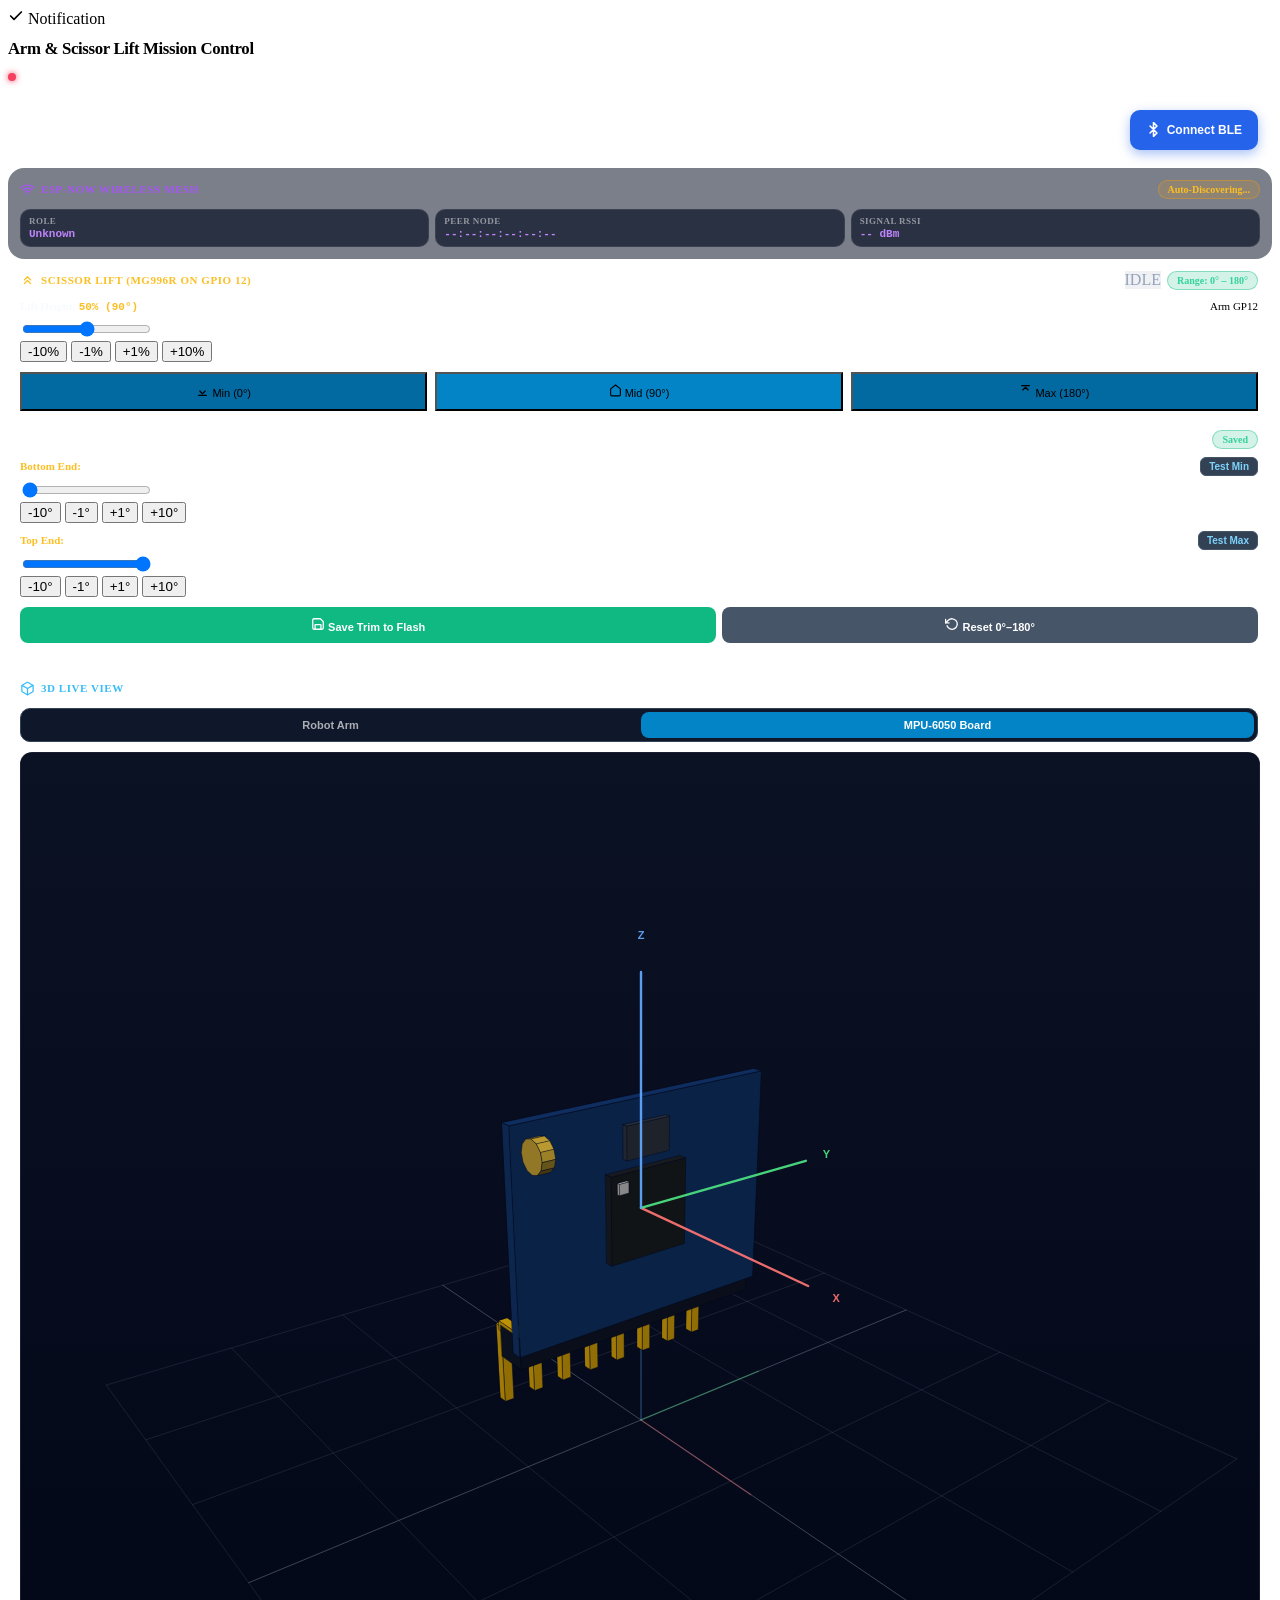
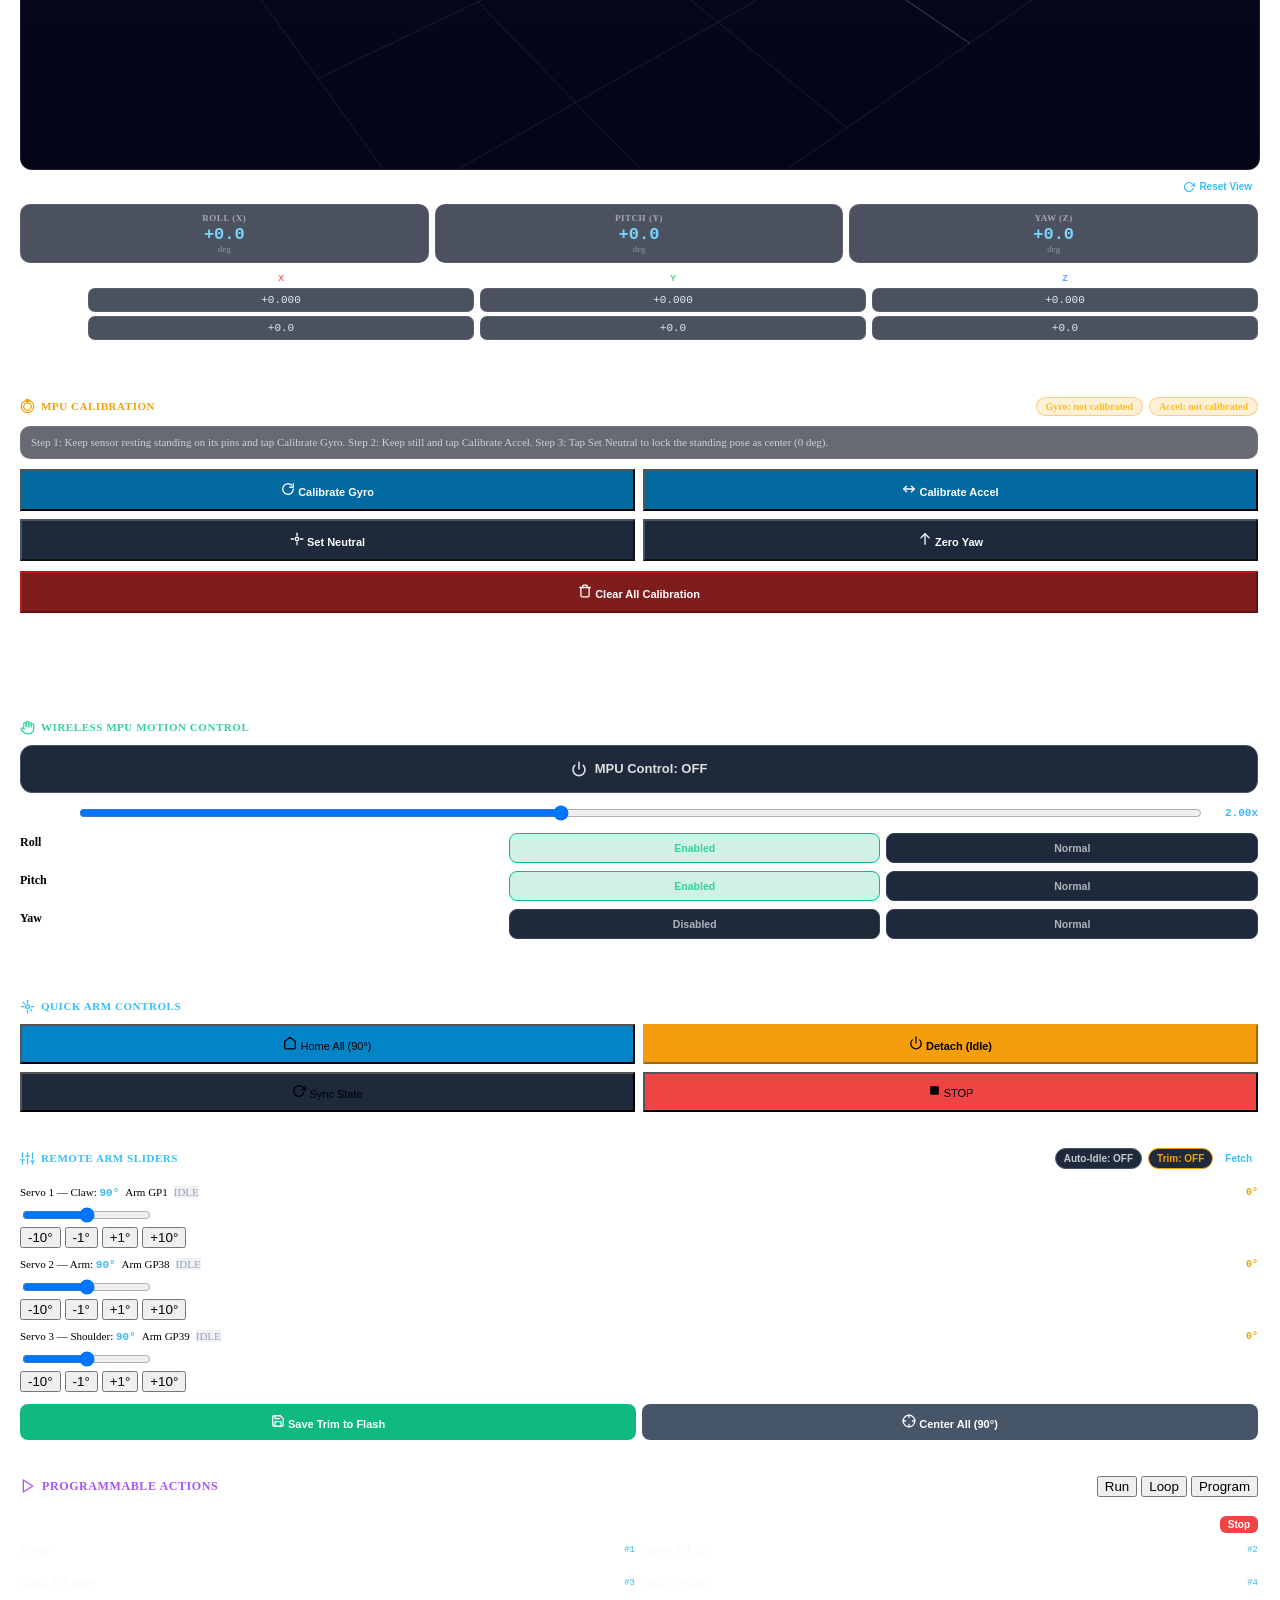
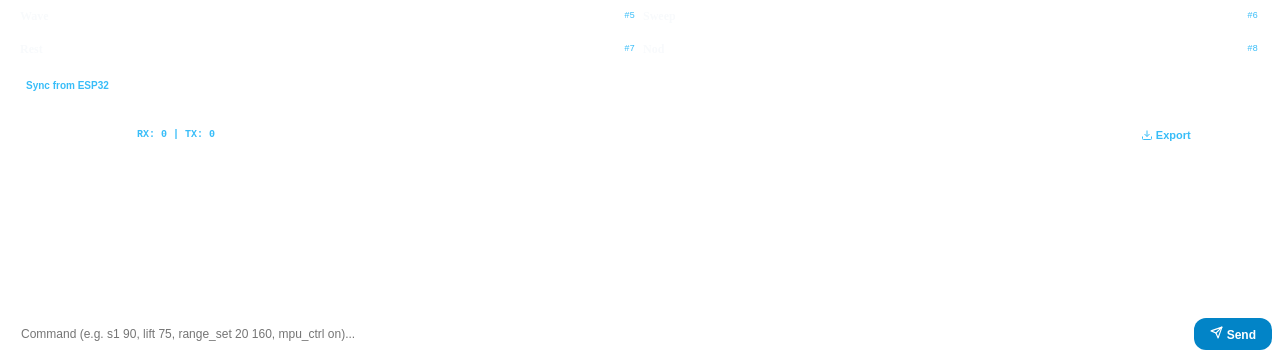
==== commit 19c76681: "check" ====
--- a/MPU/index.html
+++ b/MPU/index.html
@@ -3,7 +3,7 @@
 <head>
   <meta charset="UTF-8">
   <meta name="viewport" content="width=device-width, initial-scale=1.0, maximum-scale=1.0, user-scalable=no, viewport-fit=cover">
-  <title>ESP32-S3 Wireless Arm Control (ESP-NOW)</title>
+  <title>ESP32-S3 Wireless Arm &amp; Scissor Lift Control</title>
   <link rel="stylesheet" href="style.css">
   <link rel="stylesheet" href="imu.css">
 </head>
@@ -19,7 +19,7 @@
 
   <header style="padding-bottom:8px; border-bottom:1px solid rgba(255,255,255,0.1); display:flex; align-items:center; justify-content:space-between;">
     <div>
-      <h1 style="font-size:1.05rem; font-weight:700; letter-spacing:-0.02em;">Wireless Arm Control Center</h1>
+      <h1 style="font-size:1.05rem; font-weight:700; letter-spacing:-0.02em;">Arm &amp; Scissor Lift Mission Control</h1>
       <div style="display:flex; align-items:center; gap:6px; margin-top:2px;">
         <div id="status-dot" style="width:8px; height:8px; border-radius:9999px; background:#f43f5e; box-shadow:0 0 6px #f43f5e; transition:background 0.2s;"></div>
         <span id="status-text" style="font-size:11px; color:rgba(255,255,255,0.6);">Disconnected</span>
@@ -64,7 +64,7 @@
         <span class="val" id="espnow-role-val">MPU Sender</span>
       </div>
       <div class="espnow-detail-box">
-        <span class="lbl">Peer Arm Node</span>
+        <span class="lbl">Peer Node</span>
         <span class="val" id="espnow-peer-val">--:--:--:--:--:--</span>
       </div>
       <div class="espnow-detail-box">
@@ -75,6 +75,108 @@
   </div>
 
   <main style="flex:1; min-height:0; overflow-y:auto; display:flex; flex-direction:column; gap:12px; padding-right:2px; touch-action:pan-y;" class="no-scrollbar">
+
+    <!-- Scissor Lift Proportional Control & End-Stop Trim -->
+    <div class="glass-panel panel" style="border-color:rgba(245,158,11,0.45);">
+      <div class="panel-head">
+        <span class="panel-title" style="color:#fbbf24;">
+          <svg width="15" height="15" viewBox="0 0 24 24" fill="none" stroke="currentColor" stroke-width="2.2" stroke-linecap="round" stroke-linejoin="round">
+            <polyline points="7 11 12 6 17 11"></polyline><polyline points="7 17 12 12 17 17"></polyline>
+          </svg>
+          Scissor Lift (MG996R on GPIO 12)
+        </span>
+        <div style="display:flex; gap:6px; align-items:center;">
+          <span id="s4-state-badge" class="pin-badge" style="background:rgba(148,163,184,0.15); color:#94a3b8; border-color:rgba(148,163,184,0.3);">IDLE</span>
+          <span id="saved-range-badge" class="chip chip-ok">Range: 0° – 180°</span>
+        </div>
+      </div>
+
+      <!-- Scissor Lift 0-100% Proportional Slider -->
+      <div class="servo-card">
+        <div style="display:flex; justify-content:space-between; align-items:center; font-size:11px; margin-bottom:6px;">
+          <span style="font-weight:700; color:#f8fafc;">Lift Height: <span id="lift-val" style="color:#fbbf24; font-family:monospace; font-weight:700;">50% (90°)</span></span>
+          <span class="pin-badge">Arm GP12</span>
+        </div>
+        <input type="range" id="lift-slider" min="0" max="100" value="50" onpointerdown="onLiftSliderStart()" ontouchstart="onLiftSliderStart()" oninput="onLiftSlider(this.value)" onchange="onLiftSliderCommit(this.value)">
+        <div class="servo-btn-row">
+          <button type="button" class="trim-btn" onclick="nudgeLiftPercent(-10)">-10%</button>
+          <button type="button" class="trim-btn" onclick="nudgeLiftPercent(-1)">-1%</button>
+          <button type="button" class="trim-btn" onclick="nudgeLiftPercent(1)">+1%</button>
+          <button type="button" class="trim-btn" onclick="nudgeLiftPercent(10)">+10%</button>
+        </div>
+      </div>
+
+      <!-- Quick Preset Buttons -->
+      <div style="display:grid; grid-template-columns:repeat(3, 1fr); gap:8px;">
+        <button type="button" class="touch-btn" onclick="moveToSavedMin()" style="padding:10px 6px; background:#0369a1; font-size:11px; flex-direction:row; gap:4px;">
+          <svg width="13" height="13" viewBox="0 0 24 24" fill="none" stroke="currentColor" stroke-width="2.2" stroke-linecap="round" stroke-linejoin="round"><polyline points="7 13 12 18 17 13"></polyline><line x1="5" y1="21" x2="19" y2="21"></line></svg>
+          <span id="quick-min-lbl">Min (0°)</span>
+        </button>
+        <button type="button" class="touch-btn" onclick="moveToSavedMid()" style="padding:10px 6px; background:#0284c7; font-size:11px; flex-direction:row; gap:4px;">
+          <svg width="13" height="13" viewBox="0 0 24 24" fill="none" stroke="currentColor" stroke-width="2.2" stroke-linecap="round" stroke-linejoin="round"><path d="m3 9 9-7 9 7v11a2 2 0 0 1-2 2H5a2 2 0 0 1-2-2z"></path></svg>
+          <span id="quick-mid-lbl">Mid (90°)</span>
+        </button>
+        <button type="button" class="touch-btn" onclick="moveToSavedMax()" style="padding:10px 6px; background:#0369a1; font-size:11px; flex-direction:row; gap:4px;">
+          <svg width="13" height="13" viewBox="0 0 24 24" fill="none" stroke="currentColor" stroke-width="2.2" stroke-linecap="round" stroke-linejoin="round"><polyline points="17 11 12 6 7 11"></polyline><line x1="5" y1="3" x2="19" y2="3"></line></svg>
+          <span id="quick-max-lbl">Max (180°)</span>
+        </button>
+      </div>
+
+      <!-- End-Stop Trimming Section -->
+      <div style="border-top:1px solid rgba(255,255,255,0.08); padding-top:8px; display:flex; flex-direction:column; gap:8px;">
+        <div style="display:flex; justify-content:space-between; align-items:center;">
+          <span style="font-size:10.5px; font-weight:700; color:rgba(255,255,255,0.7); text-transform:uppercase;">End-Stop Trimming (Both Ends)</span>
+          <span id="trim-sync-badge" class="chip chip-ok">Saved</span>
+        </div>
+
+        <!-- Min End Trim -->
+        <div class="servo-card trim-end-card">
+          <div style="display:flex; justify-content:space-between; align-items:center; font-size:11px; margin-bottom:4px;">
+            <span style="font-weight:700; color:#fbbf24;">Bottom End: <span id="min-trim-val" style="font-family:monospace; color:#ffffff;">0°</span></span>
+            <button type="button" onclick="testTrimEnd('min')" style="background:#334155; color:#7dd3fc; border:1px solid #475569; border-radius:6px; padding:3px 8px; font-size:10px; font-weight:700; cursor:pointer;">Test Min</button>
+          </div>
+          <input type="range" id="min-trim-slider" class="offset-slider" min="0" max="179" value="0" oninput="onMinTrimSlider(this.value)">
+          <div class="servo-btn-row">
+            <button type="button" class="trim-btn" onclick="nudgeMinTrim(-10)">-10°</button>
+            <button type="button" class="trim-btn" onclick="nudgeMinTrim(-1)">-1°</button>
+            <button type="button" class="trim-btn" onclick="nudgeMinTrim(1)">+1°</button>
+            <button type="button" class="trim-btn" onclick="nudgeMinTrim(10)">+10°</button>
+          </div>
+        </div>
+
+        <!-- Max End Trim -->
+        <div class="servo-card trim-end-card">
+          <div style="display:flex; justify-content:space-between; align-items:center; font-size:11px; margin-bottom:4px;">
+            <span style="font-weight:700; color:#fbbf24;">Top End: <span id="max-trim-val" style="font-family:monospace; color:#ffffff;">180°</span></span>
+            <button type="button" onclick="testTrimEnd('max')" style="background:#334155; color:#7dd3fc; border:1px solid #475569; border-radius:6px; padding:3px 8px; font-size:10px; font-weight:700; cursor:pointer;">Test Max</button>
+          </div>
+          <input type="range" id="max-trim-slider" class="offset-slider" min="1" max="180" value="180" oninput="onMaxTrimSlider(this.value)">
+          <div class="servo-btn-row">
+            <button type="button" class="trim-btn" onclick="nudgeMaxTrim(-10)">-10°</button>
+            <button type="button" class="trim-btn" onclick="nudgeMaxTrim(-1)">-1°</button>
+            <button type="button" class="trim-btn" onclick="nudgeMaxTrim(1)">+1°</button>
+            <button type="button" class="trim-btn" onclick="nudgeMaxTrim(10)">+10°</button>
+          </div>
+        </div>
+
+        <div style="display:grid; grid-template-columns:1.3fr 1fr; gap:6px; margin-top:2px;">
+          <button id="save-scissor-range-btn" type="button" class="touch-btn" onclick="saveScissorRange()" style="padding:10px; border-radius:8px; background:#10b981; color:white; font-size:11px; font-weight:700; border:none; cursor:pointer; flex-direction:row; gap:6px;">
+            <svg width="14" height="14" viewBox="0 0 24 24" fill="none" stroke="currentColor" stroke-width="2.2" stroke-linecap="round" stroke-linejoin="round">
+              <path d="M19 21H5a2 2 0 0 1-2-2V5a2 2 0 0 1 2-2h11l5 5v11a2 2 0 0 1-2 2z"></path>
+              <polyline points="17 21 17 13 7 13 7 21"></polyline>
+            </svg>
+            <span id="save-scissor-range-text">Save Trim to Flash</span>
+          </button>
+          <button type="button" class="touch-btn" onclick="resetScissorRange()" style="padding:10px; border-radius:8px; background:#475569; color:white; font-size:11px; font-weight:700; border:none; cursor:pointer; flex-direction:row; gap:6px;">
+            <svg width="14" height="14" viewBox="0 0 24 24" fill="none" stroke="currentColor" stroke-width="2.2" stroke-linecap="round" stroke-linejoin="round">
+              <polyline points="1 4 1 10 7 10"></polyline>
+              <path d="M3.51 15a9 9 0 1 0 2.13-9.36L1 10"></path>
+            </svg>
+            <span>Reset 0°–180°</span>
+          </button>
+        </div>
+      </div>
+    </div>
 
     <!-- 3D Live View -->
     <div class="glass-panel panel" style="border-color:rgba(56,189,248,0.4);">
@@ -170,7 +272,7 @@
       <div class="note">Calibration results are stored in ESP32 flash automatically. Upright calibration on pins is fully supported. Use Zero Yaw to re-center heading if needed.</div>
     </div>
 
-    <!-- MPU Arm Control (Wireless via ESP-NOW) -->
+    <!-- MPU Motion Control -->
     <div class="glass-panel panel" style="border-color:rgba(16,185,129,0.4);">
       <div class="panel-head">
         <span class="panel-title" style="color:#34d399;">
@@ -195,7 +297,7 @@
       <div class="note">Tilt the MPU node away from upright neutral to drive the remote Arm over ESP-NOW. Tap Set Neutral first so the arm starts centered.</div>
     </div>
 
-    <!-- Quick Arm Controls -->
+    <!-- Quick Arm & System Controls -->
     <div class="glass-panel" style="border-radius:16px; padding:12px; display:flex; flex-direction:column; gap:10px;">
       <div style="display:flex; justify-content:space-between; align-items:center;">
         <span style="font-size:11px; font-weight:700; text-transform:uppercase; letter-spacing:0.05em; color:#38bdf8; display:flex; align-items:center; gap:6px;">
@@ -213,7 +315,7 @@
       <div style="display:grid; grid-template-columns:1fr 1fr; gap:8px;">
         <button type="button" class="touch-btn" onclick="homeAllServos()" style="padding:10px 6px; background:#0284c7; font-size:11px; flex-direction:row; gap:5px;">
           <svg width="14" height="14" viewBox="0 0 24 24" fill="none" stroke="currentColor" stroke-width="2.2" stroke-linecap="round" stroke-linejoin="round"><path d="m3 9 9-7 9 7v11a2 2 0 0 1-2 2H5a2 2 0 0 1-2-2z"></path></svg>
-          <span>Home (90°)</span>
+          <span>Home All (90°)</span>
         </button>
         <button type="button" class="touch-btn" onclick="detachAllServos()" style="padding:10px 6px; background:#f59e0b; color:#000000; border-color:#f59e0b; font-size:11px; font-weight:700; flex-direction:row; gap:5px;">
           <svg width="14" height="14" viewBox="0 0 24 24" fill="none" stroke="currentColor" stroke-width="2.2" stroke-linecap="round" stroke-linejoin="round"><path d="M18.36 6.64a9 9 0 1 1-12.73 0"></path><line x1="12" y1="2" x2="12" y2="12"></line></svg>
@@ -230,7 +332,7 @@
       </div>
     </div>
 
-    <!-- 3 MP90S Servo Sliders (Wireless Link to Receiver) -->
+    <!-- 3 Arm Servos Sliders (Claw, Arm, Shoulder) -->
     <div class="glass-panel" style="border-radius:16px; padding:12px; display:flex; flex-direction:column; gap:10px; border-color:rgba(56,189,248,0.4);">
       <div style="display:flex; justify-content:space-between; align-items:center; border-bottom:1px solid rgba(255,255,255,0.1); padding-bottom:6px; gap:6px; flex-wrap:wrap;">
         <span style="font-size:11px; font-weight:700; text-transform:uppercase; letter-spacing:0.05em; color:#38bdf8; display:flex; align-items:center; gap:6px;">
@@ -333,7 +435,7 @@
       </div>
     </div>
 
-    <!-- Programmable Actions Studio -->
+    <!-- Programmable Actions Studio (Arm & Scissor) -->
     <div class="glass-panel" style="border-radius:16px; padding:12px; display:flex; flex-direction:column; gap:10px;">
       <div style="display:flex; justify-content:space-between; align-items:center; font-size:12px; border-bottom:1px solid rgba(255,255,255,0.1); padding-bottom:8px; gap:8px; flex-wrap:wrap;">
         <span style="font-weight:700; text-transform:uppercase; letter-spacing:0.05em; color:#a855f7; display:flex; align-items:center; gap:6px;">
@@ -366,13 +468,13 @@
 
         <div>
           <label style="font-size:10px; color:rgba(255,255,255,0.6); display:block; margin-bottom:4px;">Action Name:</label>
-          <input type="text" id="action-name-input" maxlength="24" placeholder="e.g. Pick Cube" style="width:100%; background:#1e293b; color:white; border:1px solid #334155; border-radius:8px; padding:7px 10px; font-size:12px; outline:none;">
+          <input type="text" id="action-name-input" maxlength="24" placeholder="e.g. Pick &amp; Lift" style="width:100%; background:#1e293b; color:white; border:1px solid #334155; border-radius:8px; padding:7px 10px; font-size:12px; outline:none;">
         </div>
 
         <div style="display:flex; justify-content:space-between; align-items:center; margin-top:2px;">
           <span style="font-size:10px; font-weight:700; color:rgba(255,255,255,0.7); text-transform:uppercase;">Sequence Steps</span>
           <div style="display:flex; gap:6px;">
-            <button type="button" onclick="captureCurrentPoseStep()" style="padding:5px 9px; border-radius:7px; background:#0284c7; color:white; font-size:10px; font-weight:700; border:none; cursor:pointer;">+ Capture Sliders</button>
+            <button type="button" onclick="captureCurrentPoseStep()" style="padding:5px 9px; border-radius:7px; background:#0284c7; color:white; font-size:10px; font-weight:700; border:none; cursor:pointer;">+ Capture Pose</button>
             <button type="button" onclick="addBlankStep()" style="padding:5px 9px; border-radius:7px; background:#334155; color:white; font-size:10px; font-weight:700; border:none; cursor:pointer;">+ Step</button>
           </div>
         </div>
@@ -417,7 +519,7 @@
       </div>
 
       <div id="terminal" style="flex:1; overflow-y:auto; padding-top:6px; font-family:monospace; font-size:10px; color:rgba(255,255,255,0.8); display:flex; flex-direction:column; gap:4px;">
-        <div style="color:rgba(255,255,255,0.4); font-style:italic;">BLE Arm Console initialized. Ready to connect...</div>
+        <div style="color:rgba(255,255,255,0.4); font-style:italic;">BLE Arm &amp; Scissor Console initialized. Ready to connect...</div>
       </div>
     </div>
 
@@ -425,7 +527,7 @@
 
   <footer style="margin-top:8px;">
     <form onsubmit="handleSendCustom(event)" style="display:flex; gap:8px;">
-      <input type="text" id="cmd-input" placeholder="Command (e.g. s1 90, mpu_ctrl on, espnow)..." style="flex:1; background:rgba(255,255,255,0.1); border:1px solid rgba(255,255,255,0.15); border-radius:12px; padding:8px 12px; font-size:12px; color:white; outline:none;">
+      <input type="text" id="cmd-input" placeholder="Command (e.g. s1 90, lift 75, range_set 20 160, mpu_ctrl on)..." style="flex:1; background:rgba(255,255,255,0.1); border:1px solid rgba(255,255,255,0.15); border-radius:12px; padding:8px 12px; font-size:12px; color:white; outline:none;">
       <button type="submit" class="touch-btn" style="padding:0 16px; border-radius:12px; background:#0284c7; color:white; font-size:12px; font-weight:600; border:none; cursor:pointer; flex-direction:row; gap:6px;">
         <svg width="13" height="13" viewBox="0 0 24 24" fill="none" stroke="currentColor" stroke-width="2.2" stroke-linecap="round" stroke-linejoin="round"><line x1="22" y1="2" x2="11" y2="13"></line><polygon points="22 2 15 22 11 13 2 9 22 2"></polygon></svg>
         <span>Send</span>
@@ -440,4 +542,5 @@
   <script src="imu.js"></script>
   <script src="app.js"></script>
 </body>
-</html>+</html>
+
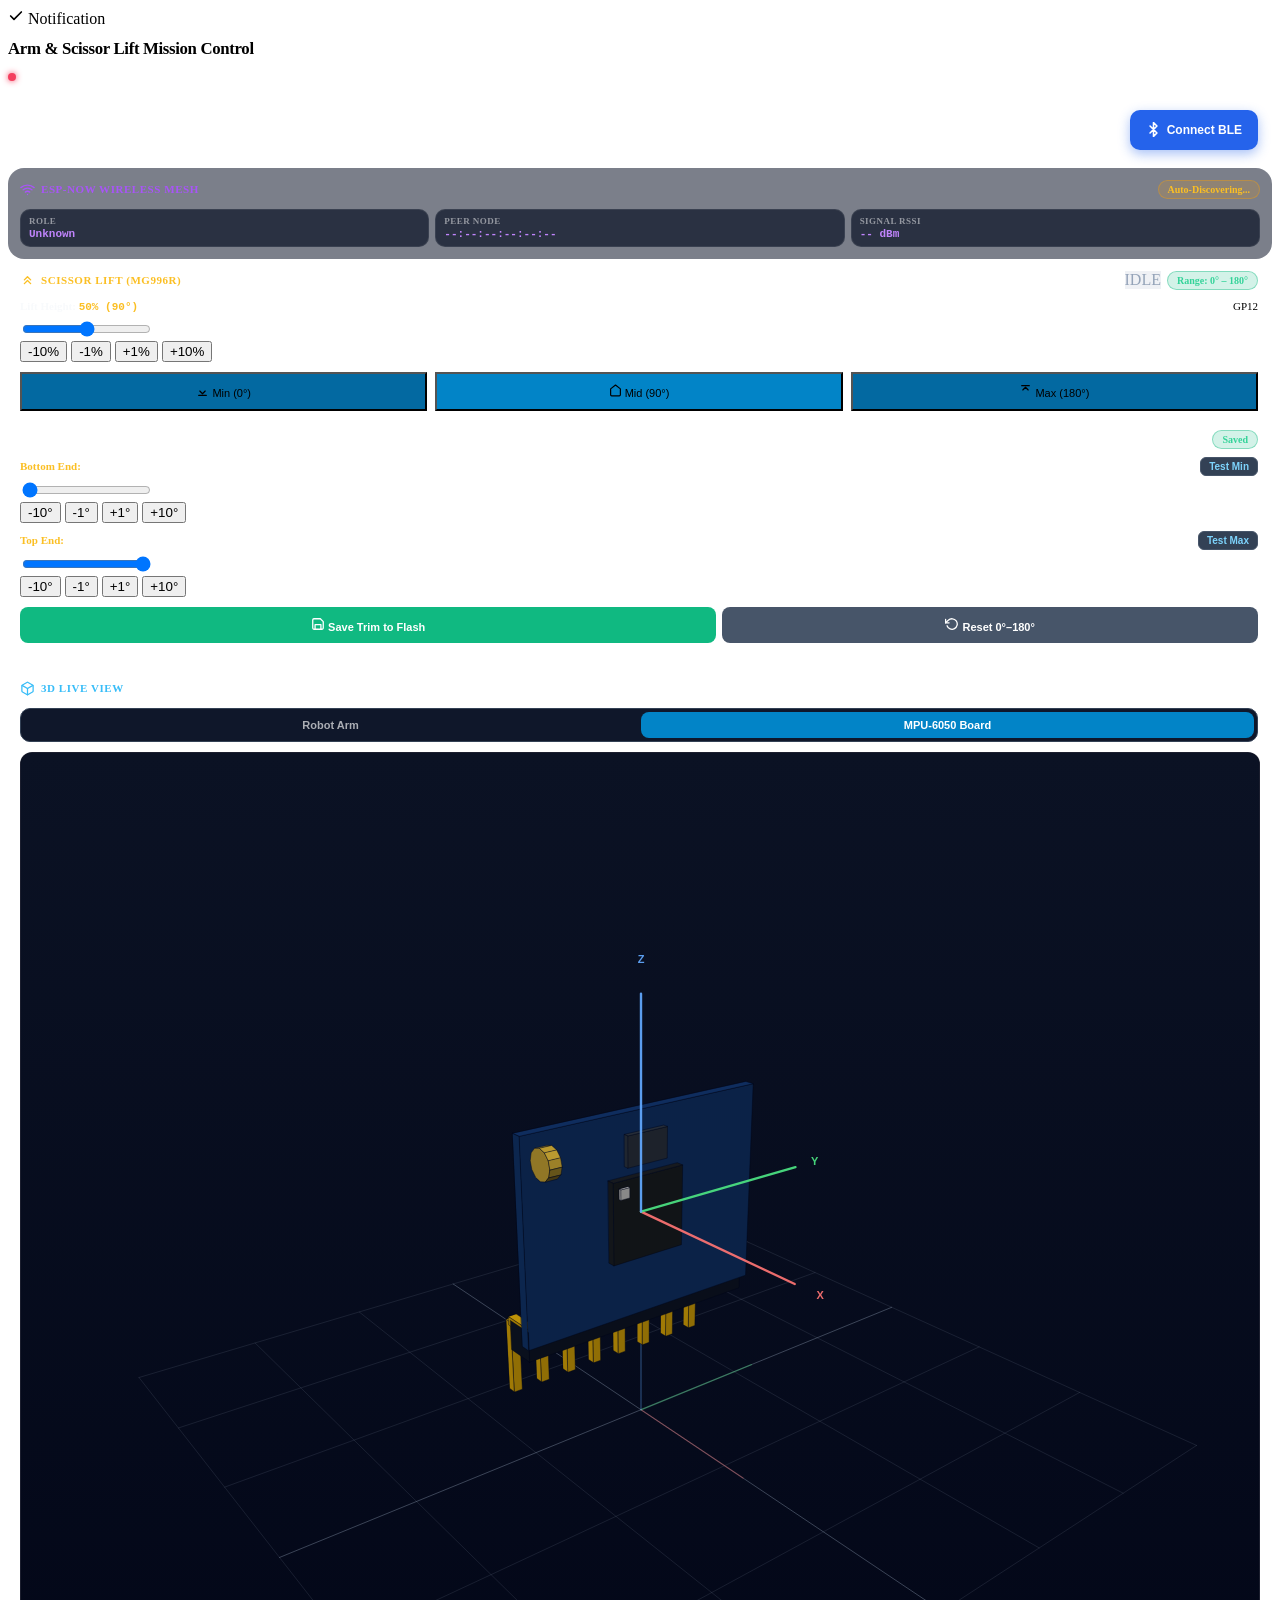
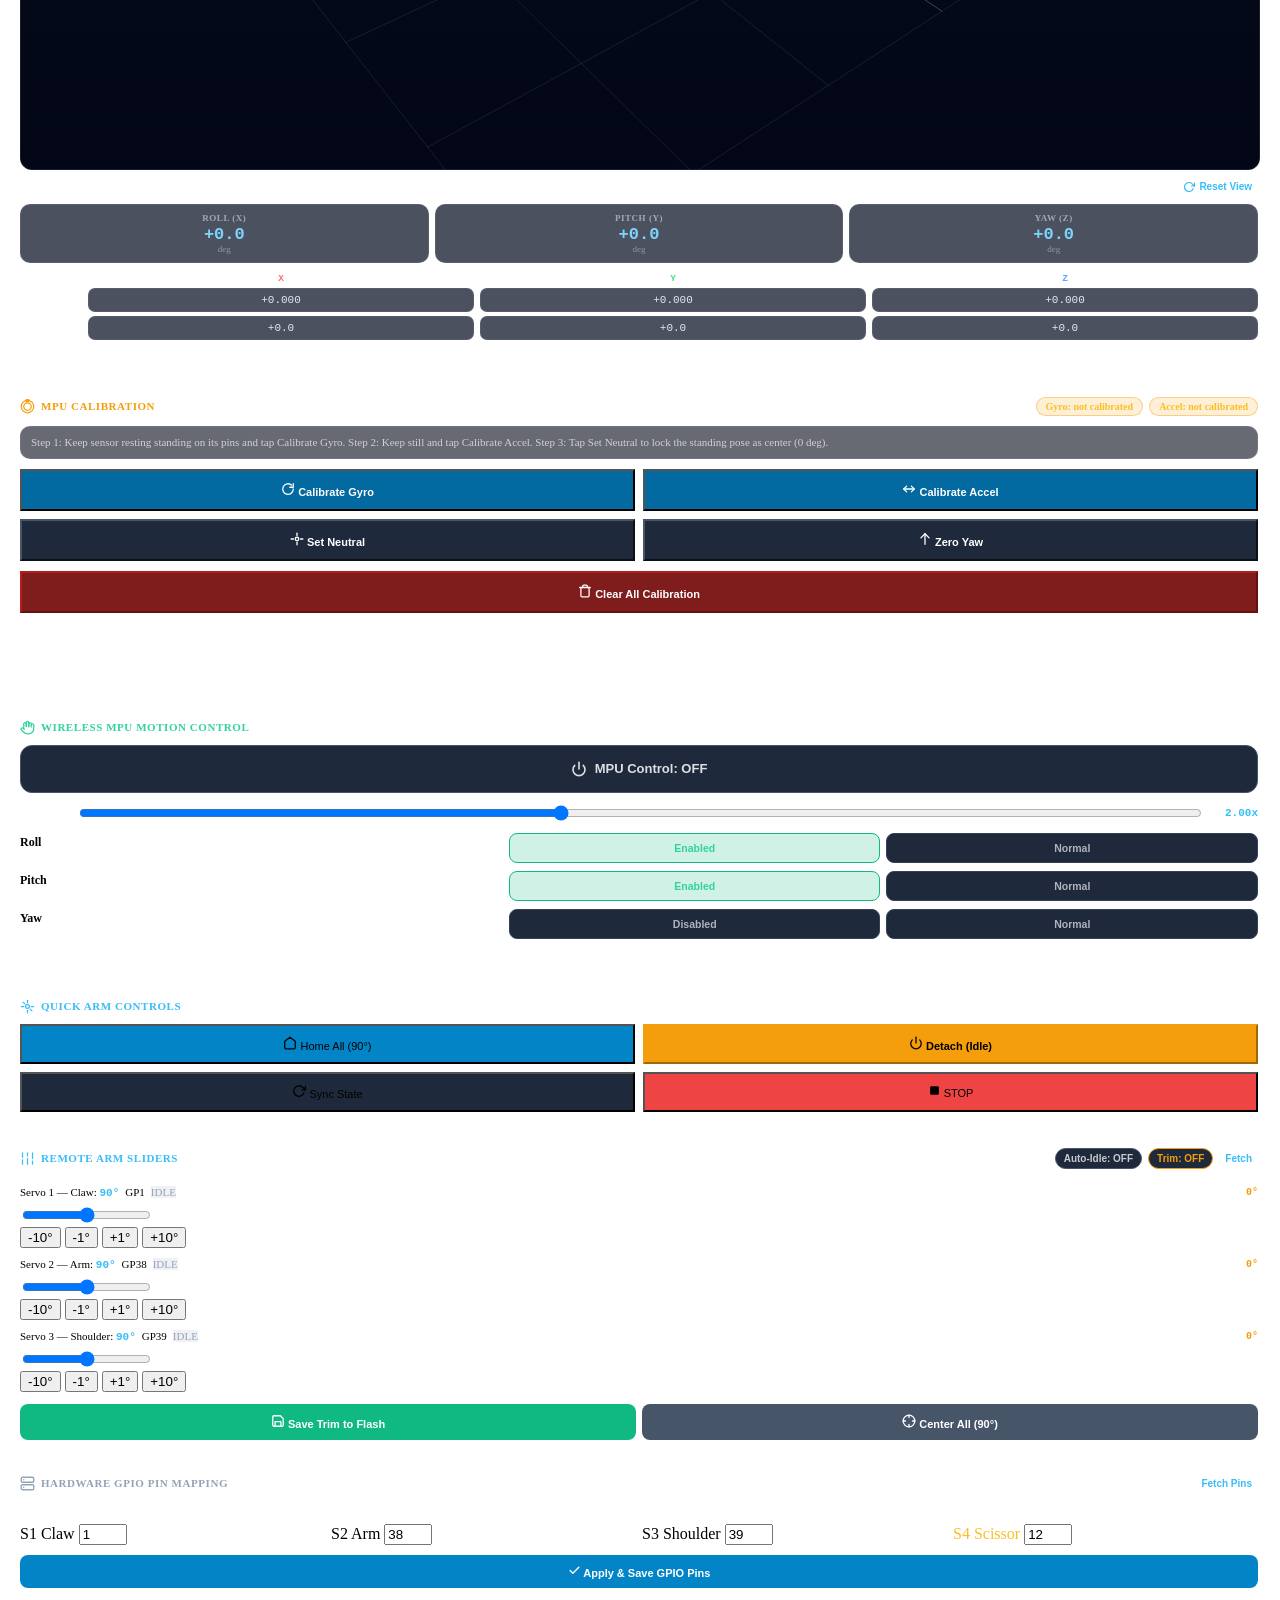
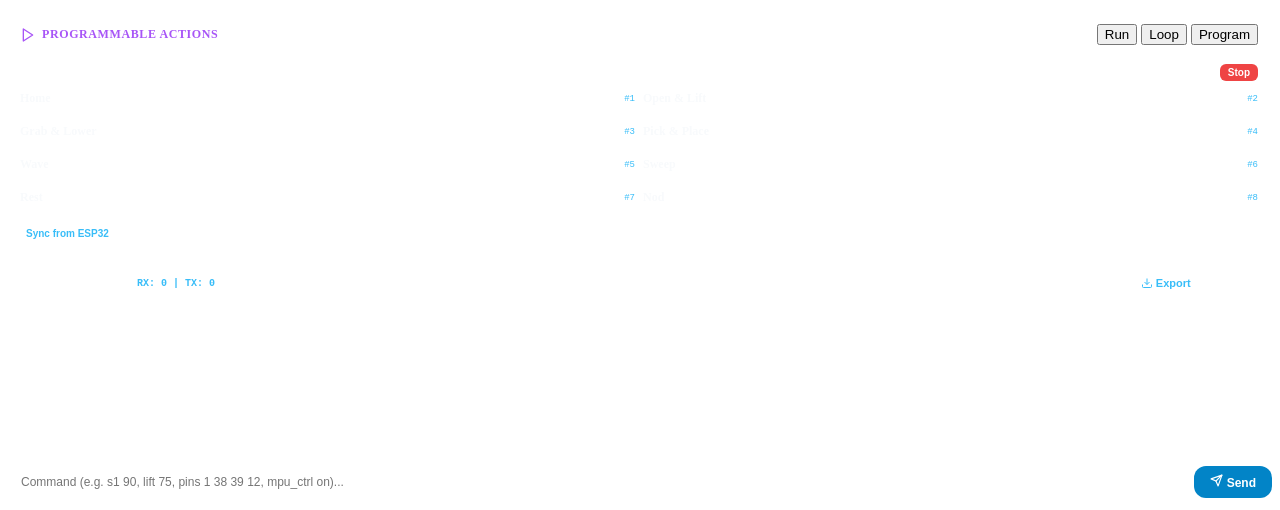
==== commit f5542f51: "...." ====
--- a/MPU/index.html
+++ b/MPU/index.html
@@ -83,7 +83,7 @@
           <svg width="15" height="15" viewBox="0 0 24 24" fill="none" stroke="currentColor" stroke-width="2.2" stroke-linecap="round" stroke-linejoin="round">
             <polyline points="7 11 12 6 17 11"></polyline><polyline points="7 17 12 12 17 17"></polyline>
           </svg>
-          Scissor Lift (MG996R on GPIO 12)
+          Scissor Lift (MG996R)
         </span>
         <div style="display:flex; gap:6px; align-items:center;">
           <span id="s4-state-badge" class="pin-badge" style="background:rgba(148,163,184,0.15); color:#94a3b8; border-color:rgba(148,163,184,0.3);">IDLE</span>
@@ -95,7 +95,7 @@
       <div class="servo-card">
         <div style="display:flex; justify-content:space-between; align-items:center; font-size:11px; margin-bottom:6px;">
           <span style="font-weight:700; color:#f8fafc;">Lift Height: <span id="lift-val" style="color:#fbbf24; font-family:monospace; font-weight:700;">50% (90°)</span></span>
-          <span class="pin-badge">Arm GP12</span>
+          <span id="s4-pin-label" class="pin-badge">GP12</span>
         </div>
         <input type="range" id="lift-slider" min="0" max="100" value="50" onpointerdown="onLiftSliderStart()" ontouchstart="onLiftSliderStart()" oninput="onLiftSlider(this.value)" onchange="onLiftSliderCommit(this.value)">
         <div class="servo-btn-row">
@@ -297,7 +297,7 @@
       <div class="note">Tilt the MPU node away from upright neutral to drive the remote Arm over ESP-NOW. Tap Set Neutral first so the arm starts centered.</div>
     </div>
 
-    <!-- Quick Arm & System Controls -->
+    <!-- Quick Arm Controls -->
     <div class="glass-panel" style="border-radius:16px; padding:12px; display:flex; flex-direction:column; gap:10px;">
       <div style="display:flex; justify-content:space-between; align-items:center;">
         <span style="font-size:11px; font-weight:700; text-transform:uppercase; letter-spacing:0.05em; color:#38bdf8; display:flex; align-items:center; gap:6px;">
@@ -340,8 +340,6 @@
             <line x1="4" y1="21" x2="4" y2="14"></line><line x1="4" y1="10" x2="4" y2="3"></line>
             <line x1="12" y1="21" x2="12" y2="12"></line><line x1="12" y1="8" x2="12" y2="3"></line>
             <line x1="20" y1="21" x2="20" y2="16"></line><line x1="20" y1="12" x2="20" y2="3"></line>
-            <line x1="1" y1="14" x2="7" y2="14"></line><line x1="9" y1="8" x2="15" y2="8"></line>
-            <line x1="17" y1="16" x2="23" y2="16"></line>
           </svg>
           Remote Arm Sliders
         </span>
@@ -361,7 +359,7 @@
         <div style="display:flex; justify-content:space-between; align-items:center; font-size:11px; margin-bottom:6px;">
           <div style="display:flex; align-items:center; gap:6px;">
             <span id="s1-header" onclick="editServoName(0)" style="cursor:pointer;">Servo 1 — Claw: <span id="s1-val" style="color:#38bdf8; font-family:monospace; font-weight:700;">90°</span></span>
-            <span class="pin-badge">Arm GP1</span>
+            <span id="s1-pin-label" class="pin-badge">GP1</span>
             <span id="s1-state-badge" class="pin-badge" style="background:rgba(148,163,184,0.15); color:#94a3b8; border-color:rgba(148,163,184,0.3);">IDLE</span>
           </div>
           <span style="font-size:10px; color:rgba(255,255,255,0.5);">Trim: <span id="o1-val" style="color:#f59e0b; font-family:monospace; font-weight:700;">0°</span></span>
@@ -380,7 +378,7 @@
         <div style="display:flex; justify-content:space-between; align-items:center; font-size:11px; margin-bottom:6px;">
           <div style="display:flex; align-items:center; gap:6px;">
             <span id="s2-header" onclick="editServoName(1)" style="cursor:pointer;">Servo 2 — Arm: <span id="s2-val" style="color:#38bdf8; font-family:monospace; font-weight:700;">90°</span></span>
-            <span class="pin-badge">Arm GP38</span>
+            <span id="s2-pin-label" class="pin-badge">GP38</span>
             <span id="s2-state-badge" class="pin-badge" style="background:rgba(148,163,184,0.15); color:#94a3b8; border-color:rgba(148,163,184,0.3);">IDLE</span>
           </div>
           <span style="font-size:10px; color:rgba(255,255,255,0.5);">Trim: <span id="o2-val" style="color:#f59e0b; font-family:monospace; font-weight:700;">0°</span></span>
@@ -399,7 +397,7 @@
         <div style="display:flex; justify-content:space-between; align-items:center; font-size:11px; margin-bottom:6px;">
           <div style="display:flex; align-items:center; gap:6px;">
             <span id="s3-header" onclick="editServoName(2)" style="cursor:pointer;">Servo 3 — Shoulder: <span id="s3-val" style="color:#38bdf8; font-family:monospace; font-weight:700;">90°</span></span>
-            <span class="pin-badge">Arm GP39</span>
+            <span id="s3-pin-label" class="pin-badge">GP39</span>
             <span id="s3-state-badge" class="pin-badge" style="background:rgba(148,163,184,0.15); color:#94a3b8; border-color:rgba(148,163,184,0.3);">IDLE</span>
           </div>
           <span style="font-size:10px; color:rgba(255,255,255,0.5);">Trim: <span id="o3-val" style="color:#f59e0b; font-family:monospace; font-weight:700;">0°</span></span>
@@ -418,7 +416,6 @@
           <svg width="14" height="14" viewBox="0 0 24 24" fill="none" stroke="currentColor" stroke-width="2.2" stroke-linecap="round" stroke-linejoin="round">
             <path d="M19 21H5a2 2 0 0 1-2-2V5a2 2 0 0 1 2-2h11l5 5v11a2 2 0 0 1-2 2z"></path>
             <polyline points="17 21 17 13 7 13 7 21"></polyline>
-            <polyline points="7 3 7 8 15 8"></polyline>
           </svg>
           <span id="save-cal-text">Save Trim to Flash</span>
         </button>
@@ -435,6 +432,50 @@
       </div>
     </div>
 
+    <!-- Hardware Pin Mapping Configuration -->
+    <div class="glass-panel panel" style="border-color:rgba(148,163,184,0.3);">
+      <div class="panel-head">
+        <span class="panel-title" style="color:#94a3b8;">
+          <svg width="15" height="15" viewBox="0 0 24 24" fill="none" stroke="currentColor" stroke-width="2.2" stroke-linecap="round" stroke-linejoin="round">
+            <rect x="2" y="2" width="20" height="8" rx="2" ry="2"></rect>
+            <rect x="2" y="14" width="20" height="8" rx="2" ry="2"></rect>
+            <line x1="6" y1="6" x2="6.01" y2="6"></line>
+            <line x1="6" y1="18" x2="6.01" y2="18"></line>
+          </svg>
+          Hardware GPIO Pin Mapping
+        </span>
+        <button type="button" onclick="requestPinSync()" style="background:none; border:none; color:#38bdf8; font-size:10px; font-weight:600; cursor:pointer;">Fetch Pins</button>
+      </div>
+
+      <div style="font-size:10px; line-height:1.35; color:rgba(255,255,255,0.65);">
+        Assign ESP32-S3 GPIO pins for each motor. Default: S1(Claw)=1, S2(Arm)=38, S3(Shoulder)=39, S4(Scissor)=12.
+      </div>
+
+      <div style="display:grid; grid-template-columns:repeat(4, 1fr); gap:6px;">
+        <div class="step-field">
+          <label>S1 Claw</label>
+          <input type="number" id="pin-s1-input" min="0" max="48" value="1">
+        </div>
+        <div class="step-field">
+          <label>S2 Arm</label>
+          <input type="number" id="pin-s2-input" min="0" max="48" value="38">
+        </div>
+        <div class="step-field">
+          <label>S3 Shoulder</label>
+          <input type="number" id="pin-s3-input" min="0" max="48" value="39">
+        </div>
+        <div class="step-field">
+          <label style="color:#fbbf24;">S4 Scissor</label>
+          <input type="number" id="pin-s4-input" min="0" max="48" value="12">
+        </div>
+      </div>
+
+      <button type="button" class="touch-btn" onclick="saveHardwarePins()" style="padding:9px; border-radius:8px; background:#0284c7; color:white; font-size:11px; font-weight:700; border:none; cursor:pointer; flex-direction:row; gap:6px;">
+        <svg width="13" height="13" viewBox="0 0 24 24" fill="none" stroke="currentColor" stroke-width="2.5" stroke-linecap="round" stroke-linejoin="round"><polyline points="20 6 9 17 4 12"></polyline></svg>
+        <span>Apply &amp; Save GPIO Pins</span>
+      </button>
+    </div>
+
     <!-- Programmable Actions Studio (Arm & Scissor) -->
     <div class="glass-panel" style="border-radius:16px; padding:12px; display:flex; flex-direction:column; gap:10px;">
       <div style="display:flex; justify-content:space-between; align-items:center; font-size:12px; border-bottom:1px solid rgba(255,255,255,0.1); padding-bottom:8px; gap:8px; flex-wrap:wrap;">
@@ -527,7 +568,7 @@
 
   <footer style="margin-top:8px;">
     <form onsubmit="handleSendCustom(event)" style="display:flex; gap:8px;">
-      <input type="text" id="cmd-input" placeholder="Command (e.g. s1 90, lift 75, range_set 20 160, mpu_ctrl on)..." style="flex:1; background:rgba(255,255,255,0.1); border:1px solid rgba(255,255,255,0.15); border-radius:12px; padding:8px 12px; font-size:12px; color:white; outline:none;">
+      <input type="text" id="cmd-input" placeholder="Command (e.g. s1 90, lift 75, pins 1 38 39 12, mpu_ctrl on)..." style="flex:1; background:rgba(255,255,255,0.1); border:1px solid rgba(255,255,255,0.15); border-radius:12px; padding:8px 12px; font-size:12px; color:white; outline:none;">
       <button type="submit" class="touch-btn" style="padding:0 16px; border-radius:12px; background:#0284c7; color:white; font-size:12px; font-weight:600; border:none; cursor:pointer; flex-direction:row; gap:6px;">
         <svg width="13" height="13" viewBox="0 0 24 24" fill="none" stroke="currentColor" stroke-width="2.2" stroke-linecap="round" stroke-linejoin="round"><line x1="22" y1="2" x2="11" y2="13"></line><polygon points="22 2 15 22 11 13 2 9 22 2"></polygon></svg>
         <span>Send</span>
@@ -542,5 +583,4 @@
   <script src="imu.js"></script>
   <script src="app.js"></script>
 </body>
-</html>
-
+</html>
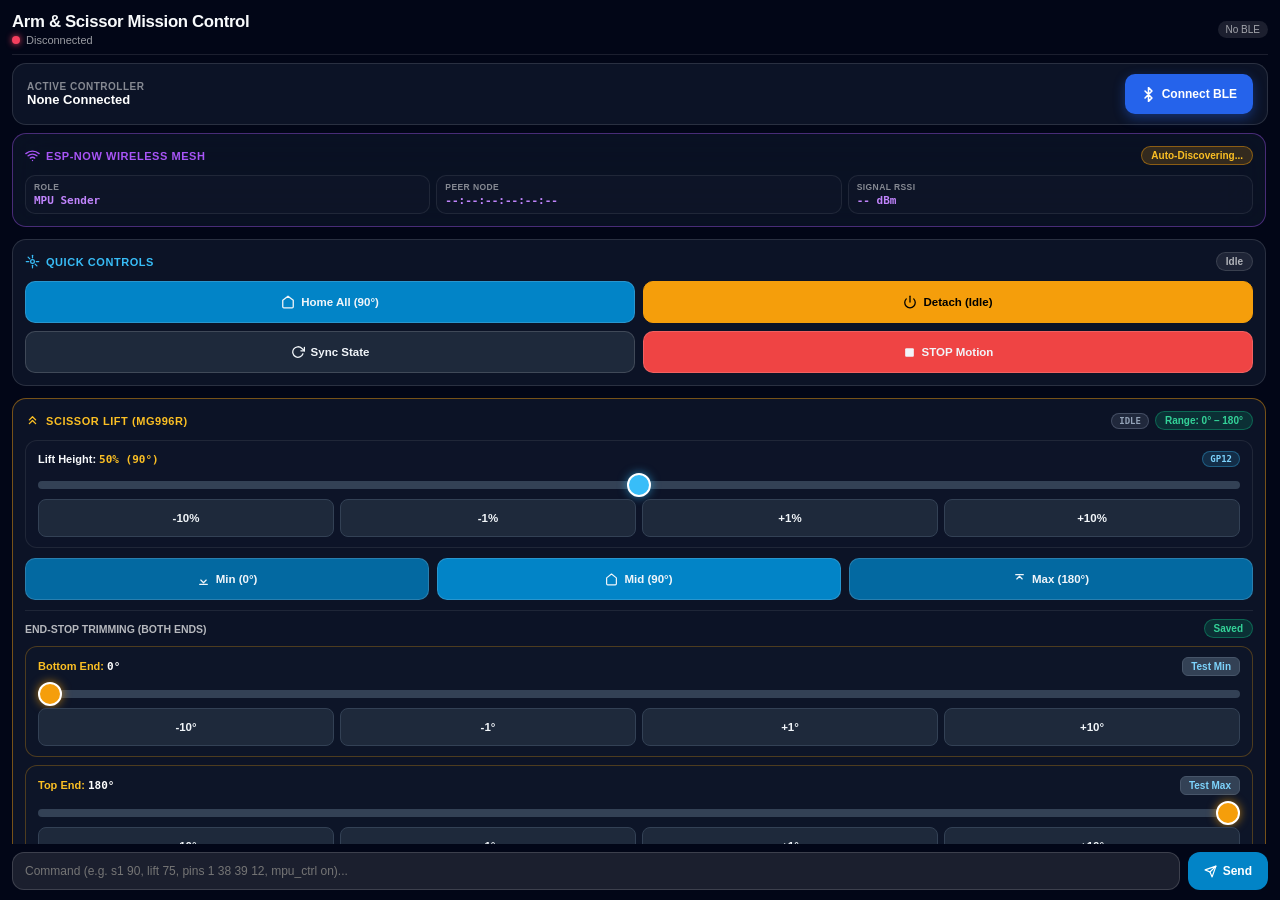
==== commit 3cdd412d: "...." ====
--- a/MPU/index.html
+++ b/MPU/index.html
@@ -3,9 +3,8 @@
 <head>
   <meta charset="UTF-8">
   <meta name="viewport" content="width=device-width, initial-scale=1.0, maximum-scale=1.0, user-scalable=no, viewport-fit=cover">
-  <title>ESP32-S3 Wireless Arm &amp; Scissor Lift Control</title>
+  <title>Robotic Arm &amp; Scissor Lift Control Center</title>
   <link rel="stylesheet" href="style.css">
-  <link rel="stylesheet" href="imu.css">
 </head>
 
 <body>
@@ -17,9 +16,9 @@
     <span id="toast-message">Notification</span>
   </div>
 
-  <header style="padding-bottom:8px; border-bottom:1px solid rgba(255,255,255,0.1); display:flex; align-items:center; justify-content:space-between;">
+  <header style="padding-bottom:8px; border-bottom:1px solid rgba(255,255,255,0.1); display:flex; align-items:center; justify-content:space-between; flex-shrink:0;">
     <div>
-      <h1 style="font-size:1.05rem; font-weight:700; letter-spacing:-0.02em;">Arm &amp; Scissor Lift Mission Control</h1>
+      <h1 style="font-size:1.05rem; font-weight:700; letter-spacing:-0.02em;">Arm &amp; Scissor Mission Control</h1>
       <div style="display:flex; align-items:center; gap:6px; margin-top:2px;">
         <div id="status-dot" style="width:8px; height:8px; border-radius:9999px; background:#f43f5e; box-shadow:0 0 6px #f43f5e; transition:background 0.2s;"></div>
         <span id="status-text" style="font-size:11px; color:rgba(255,255,255,0.6);">Disconnected</span>
@@ -30,7 +29,7 @@
     </div>
   </header>
 
-  <div class="glass-panel" style="margin:8px 0; padding:10px 14px; border-radius:14px; display:flex; align-items:center; justify-content:space-between; gap:12px;">
+  <div class="glass-panel" style="margin:8px 0; padding:10px 14px; display:flex; align-items:center; justify-content:space-between; gap:12px; flex-shrink:0;">
     <div style="min-width:0; flex:1;">
       <div style="font-size:10px; color:rgba(255,255,255,0.5); text-transform:uppercase; letter-spacing:0.05em; font-weight:600;">Active Controller</div>
       <div id="device-name" style="font-size:13px; font-weight:700; color:white; overflow:hidden; text-overflow:ellipsis; white-space:nowrap;">None Connected</div>
@@ -43,40 +42,75 @@
     </button>
   </div>
 
-  <!-- ESP-NOW Wireless Auto-Discovery Link Banner -->
-  <div class="glass-panel panel espnow-panel">
-    <div class="panel-head">
-      <span class="panel-title" style="color:#a855f7;">
-        <svg width="15" height="15" viewBox="0 0 24 24" fill="none" stroke="currentColor" stroke-width="2.2" stroke-linecap="round" stroke-linejoin="round">
-          <path d="M5 12.55a11 11 0 0 1 14.08 0"></path>
-          <path d="M1.42 9a16 16 0 0 1 21.16 0"></path>
-          <path d="M8.53 16.11a6 6 0 0 1 6.95 0"></path>
-          <line x1="12" y1="20" x2="12.01" y2="20"></line>
-        </svg>
-        ESP-NOW Wireless Mesh
-      </span>
-      <span id="espnow-badge" class="chip chip-warn">Auto-Discovering...</span>
-    </div>
-
-    <div class="espnow-details-row">
-      <div class="espnow-detail-box">
-        <span class="lbl">Role</span>
-        <span class="val" id="espnow-role-val">MPU Sender</span>
-      </div>
-      <div class="espnow-detail-box">
-        <span class="lbl">Peer Node</span>
-        <span class="val" id="espnow-peer-val">--:--:--:--:--:--</span>
-      </div>
-      <div class="espnow-detail-box">
-        <span class="lbl">Signal RSSI</span>
-        <span class="val" id="espnow-rssi-val">-- dBm</span>
-      </div>
-    </div>
-  </div>
-
   <main style="flex:1; min-height:0; overflow-y:auto; display:flex; flex-direction:column; gap:12px; padding-right:2px; touch-action:pan-y;" class="no-scrollbar">
 
-    <!-- Scissor Lift Proportional Control & End-Stop Trim -->
+    <!-- ESP-NOW Wireless Mesh Status -->
+    <div class="glass-panel panel espnow-panel">
+      <div class="panel-head">
+        <span class="panel-title" style="color:#a855f7;">
+          <svg width="15" height="15" viewBox="0 0 24 24" fill="none" stroke="currentColor" stroke-width="2.2" stroke-linecap="round" stroke-linejoin="round">
+            <path d="M5 12.55a11 11 0 0 1 14.08 0"></path>
+            <path d="M1.42 9a16 16 0 0 1 21.16 0"></path>
+            <path d="M8.53 16.11a6 6 0 0 1 6.95 0"></path>
+            <line x1="12" y1="20" x2="12.01" y2="20"></line>
+          </svg>
+          ESP-NOW Wireless Mesh
+        </span>
+        <span id="espnow-badge" class="chip chip-warn">Auto-Discovering...</span>
+      </div>
+
+      <div class="espnow-details-row">
+        <div class="espnow-detail-box">
+          <span class="lbl">Role</span>
+          <span class="val" id="espnow-role-val">MPU Sender</span>
+        </div>
+        <div class="espnow-detail-box">
+          <span class="lbl">Peer Node</span>
+          <span class="val" id="espnow-peer-val">--:--:--:--:--:--</span>
+        </div>
+        <div class="espnow-detail-box">
+          <span class="lbl">Signal RSSI</span>
+          <span class="val" id="espnow-rssi-val">-- dBm</span>
+        </div>
+      </div>
+    </div>
+
+    <!-- Quick Arm & Master Action Controls -->
+    <div class="glass-panel panel">
+      <div class="panel-head">
+        <span class="panel-title">
+          <svg width="15" height="15" viewBox="0 0 24 24" fill="none" stroke="currentColor" stroke-width="2" stroke-linecap="round" stroke-linejoin="round">
+            <circle cx="12" cy="12" r="3"></circle>
+            <path d="M12 2v4"></path><path d="M12 18v4"></path>
+            <path d="m4.93 4.93 2.83 2.83"></path><path d="m16.24 16.24 2.83 2.83"></path>
+            <path d="M2 12h4"></path><path d="M18 12h4"></path>
+          </svg>
+          Quick Controls
+        </span>
+        <span id="action-run-badge" class="chip">Idle</span>
+      </div>
+
+      <div style="display:grid; grid-template-columns:1fr 1fr; gap:8px;">
+        <button type="button" class="touch-btn" onclick="homeAllServos()" style="background:#0284c7; flex-direction:row;">
+          <svg width="14" height="14" viewBox="0 0 24 24" fill="none" stroke="currentColor" stroke-width="2.2" stroke-linecap="round" stroke-linejoin="round"><path d="m3 9 9-7 9 7v11a2 2 0 0 1-2 2H5a2 2 0 0 1-2-2z"></path></svg>
+          <span>Home All (90°)</span>
+        </button>
+        <button type="button" class="touch-btn" onclick="detachAllServos()" style="background:#f59e0b; color:#000000; border-color:#f59e0b; flex-direction:row;">
+          <svg width="14" height="14" viewBox="0 0 24 24" fill="none" stroke="currentColor" stroke-width="2.2" stroke-linecap="round" stroke-linejoin="round"><path d="M18.36 6.64a9 9 0 1 1-12.73 0"></path><line x1="12" y1="2" x2="12" y2="12"></line></svg>
+          <span>Detach (Idle)</span>
+        </button>
+        <button type="button" class="touch-btn" onclick="requestStatusSync()" style="background:#1e293b; flex-direction:row;">
+          <svg width="14" height="14" viewBox="0 0 24 24" fill="none" stroke="currentColor" stroke-width="2.2" stroke-linecap="round" stroke-linejoin="round"><polyline points="23 4 23 10 17 10"></polyline><path d="M20.49 15a9 9 0 1 1-2.12-9.36L23 10"></path></svg>
+          <span>Sync State</span>
+        </button>
+        <button type="button" class="touch-btn" onclick="stopAllMotion()" style="background:#ef4444; flex-direction:row;">
+          <svg width="13" height="13" viewBox="0 0 24 24" fill="currentColor"><rect x="4" y="4" width="16" height="16" rx="2"></rect></svg>
+          <span>STOP Motion</span>
+        </button>
+      </div>
+    </div>
+
+    <!-- Scissor Lift Control (Servo 4 / GPIO 12) -->
     <div class="glass-panel panel" style="border-color:rgba(245,158,11,0.45);">
       <div class="panel-head">
         <span class="panel-title" style="color:#fbbf24;">
@@ -91,9 +125,9 @@
         </div>
       </div>
 
-      <!-- Scissor Lift 0-100% Proportional Slider -->
+      <!-- Scissor Lift 0-100% Proportional Height Slider -->
       <div class="servo-card">
-        <div style="display:flex; justify-content:space-between; align-items:center; font-size:11px; margin-bottom:6px;">
+        <div style="display:flex; justify-content:space-between; align-items:center; font-size:11px; margin-bottom:4px;">
           <span style="font-weight:700; color:#f8fafc;">Lift Height: <span id="lift-val" style="color:#fbbf24; font-family:monospace; font-weight:700;">50% (90°)</span></span>
           <span id="s4-pin-label" class="pin-badge">GP12</span>
         </div>
@@ -108,21 +142,21 @@
 
       <!-- Quick Preset Buttons -->
       <div style="display:grid; grid-template-columns:repeat(3, 1fr); gap:8px;">
-        <button type="button" class="touch-btn" onclick="moveToSavedMin()" style="padding:10px 6px; background:#0369a1; font-size:11px; flex-direction:row; gap:4px;">
+        <button type="button" class="touch-btn" onclick="moveToSavedMin()" style="background:#0369a1; flex-direction:row;">
           <svg width="13" height="13" viewBox="0 0 24 24" fill="none" stroke="currentColor" stroke-width="2.2" stroke-linecap="round" stroke-linejoin="round"><polyline points="7 13 12 18 17 13"></polyline><line x1="5" y1="21" x2="19" y2="21"></line></svg>
           <span id="quick-min-lbl">Min (0°)</span>
         </button>
-        <button type="button" class="touch-btn" onclick="moveToSavedMid()" style="padding:10px 6px; background:#0284c7; font-size:11px; flex-direction:row; gap:4px;">
+        <button type="button" class="touch-btn" onclick="moveToSavedMid()" style="background:#0284c7; flex-direction:row;">
           <svg width="13" height="13" viewBox="0 0 24 24" fill="none" stroke="currentColor" stroke-width="2.2" stroke-linecap="round" stroke-linejoin="round"><path d="m3 9 9-7 9 7v11a2 2 0 0 1-2 2H5a2 2 0 0 1-2-2z"></path></svg>
           <span id="quick-mid-lbl">Mid (90°)</span>
         </button>
-        <button type="button" class="touch-btn" onclick="moveToSavedMax()" style="padding:10px 6px; background:#0369a1; font-size:11px; flex-direction:row; gap:4px;">
+        <button type="button" class="touch-btn" onclick="moveToSavedMax()" style="background:#0369a1; flex-direction:row;">
           <svg width="13" height="13" viewBox="0 0 24 24" fill="none" stroke="currentColor" stroke-width="2.2" stroke-linecap="round" stroke-linejoin="round"><polyline points="17 11 12 6 7 11"></polyline><line x1="5" y1="3" x2="19" y2="3"></line></svg>
           <span id="quick-max-lbl">Max (180°)</span>
         </button>
       </div>
 
-      <!-- End-Stop Trimming Section -->
+      <!-- Scissor End-Stop Trimming -->
       <div style="border-top:1px solid rgba(255,255,255,0.08); padding-top:8px; display:flex; flex-direction:column; gap:8px;">
         <div style="display:flex; justify-content:space-between; align-items:center;">
           <span style="font-size:10.5px; font-weight:700; color:rgba(255,255,255,0.7); text-transform:uppercase;">End-Stop Trimming (Both Ends)</span>
@@ -160,14 +194,14 @@
         </div>
 
         <div style="display:grid; grid-template-columns:1.3fr 1fr; gap:6px; margin-top:2px;">
-          <button id="save-scissor-range-btn" type="button" class="touch-btn" onclick="saveScissorRange()" style="padding:10px; border-radius:8px; background:#10b981; color:white; font-size:11px; font-weight:700; border:none; cursor:pointer; flex-direction:row; gap:6px;">
+          <button id="save-scissor-range-btn" type="button" class="touch-btn" onclick="saveScissorRange()" style="background:#10b981; color:white; flex-direction:row;">
             <svg width="14" height="14" viewBox="0 0 24 24" fill="none" stroke="currentColor" stroke-width="2.2" stroke-linecap="round" stroke-linejoin="round">
               <path d="M19 21H5a2 2 0 0 1-2-2V5a2 2 0 0 1 2-2h11l5 5v11a2 2 0 0 1-2 2z"></path>
               <polyline points="17 21 17 13 7 13 7 21"></polyline>
             </svg>
             <span id="save-scissor-range-text">Save Trim to Flash</span>
           </button>
-          <button type="button" class="touch-btn" onclick="resetScissorRange()" style="padding:10px; border-radius:8px; background:#475569; color:white; font-size:11px; font-weight:700; border:none; cursor:pointer; flex-direction:row; gap:6px;">
+          <button type="button" class="touch-btn" onclick="resetScissorRange()" style="background:#475569; color:white; flex-direction:row;">
             <svg width="14" height="14" viewBox="0 0 24 24" fill="none" stroke="currentColor" stroke-width="2.2" stroke-linecap="round" stroke-linejoin="round">
               <polyline points="1 4 1 10 7 10"></polyline>
               <path d="M3.51 15a9 9 0 1 0 2.13-9.36L1 10"></path>
@@ -178,6 +212,141 @@
       </div>
     </div>
 
+    <!-- 3 Arm Joint Sliders (S1 Claw, S2 Arm, S3 Shoulder) -->
+    <div class="glass-panel panel" style="border-color:rgba(56,189,248,0.4);">
+      <div class="panel-head">
+        <span class="panel-title">
+          <svg width="15" height="15" viewBox="0 0 24 24" fill="none" stroke="currentColor" stroke-width="2" stroke-linecap="round" stroke-linejoin="round">
+            <line x1="4" y1="21" x2="4" y2="14"></line><line x1="4" y1="10" x2="4" y2="3"></line>
+            <line x1="12" y1="21" x2="12" y2="12"></line><line x1="12" y1="8" x2="12" y2="3"></line>
+            <line x1="20" y1="21" x2="20" y2="16"></line><line x1="20" y1="12" x2="20" y2="3"></line>
+            <line x1="1" y1="14" x2="7" y2="14"></line><line x1="9" y1="8" x2="15" y2="8"></line>
+            <line x1="17" y1="16" x2="23" y2="16"></line>
+          </svg>
+          Remote Arm Joints
+        </span>
+        <div style="display:flex; align-items:center; gap:6px;">
+          <button id="auto-idle-btn" type="button" onclick="toggleAutoIdle()" class="mode-pill">Auto-Idle: OFF</button>
+          <button id="offset-mode-btn" type="button" onclick="toggleOffsetMode()" class="mode-pill" style="color:#f59e0b; border-color:#f59e0b;">Trim: OFF</button>
+          <button type="button" onclick="requestCalibrationSync()" style="background:none; border:none; color:#38bdf8; font-size:10px; font-weight:700; cursor:pointer;">Fetch</button>
+        </div>
+      </div>
+
+      <!-- Servo 1 (Claw) -->
+      <div class="servo-card">
+        <div style="display:flex; justify-content:space-between; align-items:center; font-size:11px;">
+          <div style="display:flex; align-items:center; gap:6px;">
+            <span id="s1-header" onclick="editServoName(0)" style="cursor:pointer; font-weight:700;">Servo 1 — Claw: <span id="s1-val" style="color:#38bdf8; font-family:monospace; font-weight:700;">90°</span></span>
+            <span id="s1-pin-label" class="pin-badge">GP1</span>
+            <span id="s1-state-badge" class="pin-badge" style="background:rgba(148,163,184,0.15); color:#94a3b8; border-color:rgba(148,163,184,0.3);">IDLE</span>
+          </div>
+          <span style="font-size:10px; color:rgba(255,255,255,0.5);">Trim: <span id="o1-val" style="color:#f59e0b; font-family:monospace; font-weight:700;">0°</span></span>
+        </div>
+        <input type="range" id="s1-slider" min="0" max="180" value="90" onpointerdown="onSliderStart(0)" ontouchstart="onSliderStart(0)" oninput="onServoSlider(0, this.value)" onchange="onSliderCommit(0, this.value)">
+        <div class="servo-btn-row">
+          <button type="button" class="trim-btn" id="s1-btn-a" onclick="servoStepAction(0, -10, -1)">-10°</button>
+          <button type="button" class="trim-btn" id="s1-btn-b" onclick="servoStepAction(0, -1, 1)">-1°</button>
+          <button type="button" class="trim-btn" id="s1-btn-c" onclick="servoStepAction(0, 1, -5)">+1°</button>
+          <button type="button" class="trim-btn" id="s1-btn-d" onclick="servoStepAction(0, 10, 5)">+10°</button>
+        </div>
+      </div>
+
+      <!-- Servo 2 (Arm) -->
+      <div class="servo-card">
+        <div style="display:flex; justify-content:space-between; align-items:center; font-size:11px;">
+          <div style="display:flex; align-items:center; gap:6px;">
+            <span id="s2-header" onclick="editServoName(1)" style="cursor:pointer; font-weight:700;">Servo 2 — Arm: <span id="s2-val" style="color:#38bdf8; font-family:monospace; font-weight:700;">90°</span></span>
+            <span id="s2-pin-label" class="pin-badge">GP38</span>
+            <span id="s2-state-badge" class="pin-badge" style="background:rgba(148,163,184,0.15); color:#94a3b8; border-color:rgba(148,163,184,0.3);">IDLE</span>
+          </div>
+          <span style="font-size:10px; color:rgba(255,255,255,0.5);">Trim: <span id="o2-val" style="color:#f59e0b; font-family:monospace; font-weight:700;">0°</span></span>
+        </div>
+        <input type="range" id="s2-slider" min="0" max="180" value="90" onpointerdown="onSliderStart(1)" ontouchstart="onSliderStart(1)" oninput="onServoSlider(1, this.value)" onchange="onSliderCommit(1, this.value)">
+        <div class="servo-btn-row">
+          <button type="button" class="trim-btn" id="s2-btn-a" onclick="servoStepAction(1, -10, -1)">-10°</button>
+          <button type="button" class="trim-btn" id="s2-btn-b" onclick="servoStepAction(1, -1, 1)">-1°</button>
+          <button type="button" class="trim-btn" id="s2-btn-c" onclick="servoStepAction(1, 1, -5)">+1°</button>
+          <button type="button" class="trim-btn" id="s2-btn-d" onclick="servoStepAction(1, 10, 5)">+10°</button>
+        </div>
+      </div>
+
+      <!-- Servo 3 (Shoulder) -->
+      <div class="servo-card">
+        <div style="display:flex; justify-content:space-between; align-items:center; font-size:11px;">
+          <div style="display:flex; align-items:center; gap:6px;">
+            <span id="s3-header" onclick="editServoName(2)" style="cursor:pointer; font-weight:700;">Servo 3 — Shoulder: <span id="s3-val" style="color:#38bdf8; font-family:monospace; font-weight:700;">90°</span></span>
+            <span id="s3-pin-label" class="pin-badge">GP39</span>
+            <span id="s3-state-badge" class="pin-badge" style="background:rgba(148,163,184,0.15); color:#94a3b8; border-color:rgba(148,163,184,0.3);">IDLE</span>
+          </div>
+          <span style="font-size:10px; color:rgba(255,255,255,0.5);">Trim: <span id="o3-val" style="color:#f59e0b; font-family:monospace; font-weight:700;">0°</span></span>
+        </div>
+        <input type="range" id="s3-slider" min="0" max="180" value="90" onpointerdown="onSliderStart(2)" ontouchstart="onSliderStart(2)" oninput="onServoSlider(2, this.value)" onchange="onSliderCommit(2, this.value)">
+        <div class="servo-btn-row">
+          <button type="button" class="trim-btn" id="s3-btn-a" onclick="servoStepAction(2, -10, -1)">-10°</button>
+          <button type="button" class="trim-btn" id="s3-btn-b" onclick="servoStepAction(2, -1, 1)">-1°</button>
+          <button type="button" class="trim-btn" id="s3-btn-c" onclick="servoStepAction(2, 1, -5)">+1°</button>
+          <button type="button" class="trim-btn" id="s3-btn-d" onclick="servoStepAction(2, 10, 5)">+10°</button>
+        </div>
+      </div>
+
+      <div style="display:grid; grid-template-columns:1fr 1fr; gap:6px; margin-top:2px;">
+        <button id="save-cal-btn" type="button" class="touch-btn" onclick="saveCalibrationOffsets()" style="background:#10b981; color:white; flex-direction:row;">
+          <svg width="14" height="14" viewBox="0 0 24 24" fill="none" stroke="currentColor" stroke-width="2.2" stroke-linecap="round" stroke-linejoin="round">
+            <path d="M19 21H5a2 2 0 0 1-2-2V5a2 2 0 0 1 2-2h11l5 5v11a2 2 0 0 1-2 2z"></path>
+            <polyline points="17 21 17 13 7 13 7 21"></polyline>
+          </svg>
+          <span id="save-cal-text">Save Trim to Flash</span>
+        </button>
+        <button type="button" class="touch-btn" onclick="homeAllServos()" style="background:#475569; color:white; flex-direction:row;">
+          <svg width="14" height="14" viewBox="0 0 24 24" fill="none" stroke="currentColor" stroke-width="2.2" stroke-linecap="round" stroke-linejoin="round">
+            <circle cx="12" cy="12" r="10"></circle>
+            <line x1="22" y1="12" x2="18" y2="12"></line><line x1="6" y1="12" x2="2" y2="12"></line>
+            <line x1="12" y1="6" x2="12" y2="2"></line><line x1="12" y1="22" x2="12" y2="18"></line>
+          </svg>
+          <span>Center All (90°)</span>
+        </button>
+      </div>
+    </div>
+
+    <!-- Hardware GPIO Pin Assignment -->
+    <div class="glass-panel panel" style="border-color:rgba(148,163,184,0.3);">
+      <div class="panel-head">
+        <span class="panel-title" style="color:#94a3b8;">
+          <svg width="15" height="15" viewBox="0 0 24 24" fill="none" stroke="currentColor" stroke-width="2.2" stroke-linecap="round" stroke-linejoin="round">
+            <rect x="2" y="2" width="20" height="8" rx="2" ry="2"></rect>
+            <rect x="2" y="14" width="20" height="8" rx="2" ry="2"></rect>
+            <line x1="6" y1="6" x2="6.01" y2="6"></line><line x1="6" y1="18" x2="6.01" y2="18"></line>
+          </svg>
+          Hardware GPIO Pin Mapping
+        </span>
+        <button type="button" onclick="requestPinSync()" style="background:none; border:none; color:#38bdf8; font-size:10px; font-weight:700; cursor:pointer;">Fetch Pins</button>
+      </div>
+
+      <div style="display:grid; grid-template-columns:repeat(4, 1fr); gap:6px;">
+        <div class="step-field">
+          <label>S1 Claw</label>
+          <input type="number" id="pin-s1-input" min="0" max="48" value="1">
+        </div>
+        <div class="step-field">
+          <label>S2 Arm</label>
+          <input type="number" id="pin-s2-input" min="0" max="48" value="38">
+        </div>
+        <div class="step-field">
+          <label>S3 Shoulder</label>
+          <input type="number" id="pin-s3-input" min="0" max="48" value="39">
+        </div>
+        <div class="step-field">
+          <label style="color:#fbbf24;">S4 Scissor</label>
+          <input type="number" id="pin-s4-input" min="0" max="48" value="12">
+        </div>
+      </div>
+
+      <button type="button" class="touch-btn" onclick="saveHardwarePins()" style="background:#0284c7; color:white; flex-direction:row;">
+        <svg width="14" height="14" viewBox="0 0 24 24" fill="none" stroke="currentColor" stroke-width="2.5" stroke-linecap="round" stroke-linejoin="round"><polyline points="20 6 9 17 4 12"></polyline></svg>
+        <span>Apply &amp; Save GPIO Pins</span>
+      </button>
+    </div>
+
     <!-- 3D Live View -->
     <div class="glass-panel panel" style="border-color:rgba(56,189,248,0.4);">
       <div class="panel-head">
@@ -269,10 +438,9 @@
         <span id="cal-accel-bias">Accel bias  --</span>
         <span id="cal-neutral">Neutral  --</span>
       </div>
-      <div class="note">Calibration results are stored in ESP32 flash automatically. Upright calibration on pins is fully supported. Use Zero Yaw to re-center heading if needed.</div>
-    </div>
-
-    <!-- MPU Motion Control -->
+    </div>
+
+    <!-- Wireless MPU Motion Control -->
     <div class="glass-panel panel" style="border-color:rgba(16,185,129,0.4);">
       <div class="panel-head">
         <span class="panel-title" style="color:#34d399;">
@@ -293,197 +461,16 @@
       </div>
 
       <div id="ctrl-axis-rows" style="display:flex; flex-direction:column; gap:8px;"></div>
-
-      <div class="note">Tilt the MPU node away from upright neutral to drive the remote Arm over ESP-NOW. Tap Set Neutral first so the arm starts centered.</div>
-    </div>
-
-    <!-- Quick Arm Controls -->
-    <div class="glass-panel" style="border-radius:16px; padding:12px; display:flex; flex-direction:column; gap:10px;">
-      <div style="display:flex; justify-content:space-between; align-items:center;">
-        <span style="font-size:11px; font-weight:700; text-transform:uppercase; letter-spacing:0.05em; color:#38bdf8; display:flex; align-items:center; gap:6px;">
-          <svg style="width:15px; height:15px;" viewBox="0 0 24 24" fill="none" stroke="currentColor" stroke-width="2" stroke-linecap="round" stroke-linejoin="round">
-            <circle cx="12" cy="12" r="3"></circle>
-            <path d="M12 2v4"></path><path d="M12 18v4"></path>
-            <path d="m4.93 4.93 2.83 2.83"></path><path d="m16.24 16.24 2.83 2.83"></path>
-            <path d="M2 12h4"></path><path d="M18 12h4"></path>
-          </svg>
-          Quick Arm Controls
-        </span>
-        <span id="action-run-badge" style="font-size:10px; padding:2px 8px; border-radius:9999px; background:rgba(255,255,255,0.08); color:rgba(255,255,255,0.5);">Idle</span>
-      </div>
-
-      <div style="display:grid; grid-template-columns:1fr 1fr; gap:8px;">
-        <button type="button" class="touch-btn" onclick="homeAllServos()" style="padding:10px 6px; background:#0284c7; font-size:11px; flex-direction:row; gap:5px;">
-          <svg width="14" height="14" viewBox="0 0 24 24" fill="none" stroke="currentColor" stroke-width="2.2" stroke-linecap="round" stroke-linejoin="round"><path d="m3 9 9-7 9 7v11a2 2 0 0 1-2 2H5a2 2 0 0 1-2-2z"></path></svg>
-          <span>Home All (90°)</span>
-        </button>
-        <button type="button" class="touch-btn" onclick="detachAllServos()" style="padding:10px 6px; background:#f59e0b; color:#000000; border-color:#f59e0b; font-size:11px; font-weight:700; flex-direction:row; gap:5px;">
-          <svg width="14" height="14" viewBox="0 0 24 24" fill="none" stroke="currentColor" stroke-width="2.2" stroke-linecap="round" stroke-linejoin="round"><path d="M18.36 6.64a9 9 0 1 1-12.73 0"></path><line x1="12" y1="2" x2="12" y2="12"></line></svg>
-          <span>Detach (Idle)</span>
-        </button>
-        <button type="button" class="touch-btn" onclick="requestStatusSync()" style="padding:10px 6px; background:#1e293b; font-size:11px; flex-direction:row; gap:5px;">
-          <svg width="14" height="14" viewBox="0 0 24 24" fill="none" stroke="currentColor" stroke-width="2.2" stroke-linecap="round" stroke-linejoin="round"><polyline points="23 4 23 10 17 10"></polyline><path d="M20.49 15a9 9 0 1 1-2.12-9.36L23 10"></path></svg>
-          <span>Sync State</span>
-        </button>
-        <button type="button" class="touch-btn" onclick="stopAllMotion()" style="padding:10px 6px; background:#ef4444; font-size:11px; flex-direction:row; gap:5px;">
-          <svg width="13" height="13" viewBox="0 0 24 24" fill="currentColor"><rect x="4" y="4" width="16" height="16" rx="2"></rect></svg>
-          <span>STOP</span>
-        </button>
-      </div>
-    </div>
-
-    <!-- 3 Arm Servos Sliders (Claw, Arm, Shoulder) -->
-    <div class="glass-panel" style="border-radius:16px; padding:12px; display:flex; flex-direction:column; gap:10px; border-color:rgba(56,189,248,0.4);">
-      <div style="display:flex; justify-content:space-between; align-items:center; border-bottom:1px solid rgba(255,255,255,0.1); padding-bottom:6px; gap:6px; flex-wrap:wrap;">
-        <span style="font-size:11px; font-weight:700; text-transform:uppercase; letter-spacing:0.05em; color:#38bdf8; display:flex; align-items:center; gap:6px;">
-          <svg style="width:15px; height:15px;" viewBox="0 0 24 24" fill="none" stroke="currentColor" stroke-width="2" stroke-linecap="round" stroke-linejoin="round">
-            <line x1="4" y1="21" x2="4" y2="14"></line><line x1="4" y1="10" x2="4" y2="3"></line>
-            <line x1="12" y1="21" x2="12" y2="12"></line><line x1="12" y1="8" x2="12" y2="3"></line>
-            <line x1="20" y1="21" x2="20" y2="16"></line><line x1="20" y1="12" x2="20" y2="3"></line>
-          </svg>
-          Remote Arm Sliders
-        </span>
-        <div style="display:flex; align-items:center; gap:6px;">
-          <button id="auto-idle-btn" type="button" onclick="toggleAutoIdle()" style="padding:4px 8px; border-radius:9999px; background:#1e293b; color:rgba(255,255,255,0.75); border:1px solid #475569; font-size:10px; font-weight:700; cursor:pointer;">
-            Auto-Idle: OFF
-          </button>
-          <button id="offset-mode-btn" type="button" onclick="toggleOffsetMode()" style="padding:4px 8px; border-radius:9999px; background:#1e293b; color:#f59e0b; border:1px solid #f59e0b; font-size:10px; font-weight:700; cursor:pointer;">
-            Trim: OFF
-          </button>
-          <button type="button" onclick="requestCalibrationSync()" style="background:none; border:none; color:#38bdf8; font-size:10px; font-weight:600; cursor:pointer;">Fetch</button>
-        </div>
-      </div>
-
-      <!-- Servo 1 (Claw) -->
-      <div class="servo-card">
-        <div style="display:flex; justify-content:space-between; align-items:center; font-size:11px; margin-bottom:6px;">
-          <div style="display:flex; align-items:center; gap:6px;">
-            <span id="s1-header" onclick="editServoName(0)" style="cursor:pointer;">Servo 1 — Claw: <span id="s1-val" style="color:#38bdf8; font-family:monospace; font-weight:700;">90°</span></span>
-            <span id="s1-pin-label" class="pin-badge">GP1</span>
-            <span id="s1-state-badge" class="pin-badge" style="background:rgba(148,163,184,0.15); color:#94a3b8; border-color:rgba(148,163,184,0.3);">IDLE</span>
-          </div>
-          <span style="font-size:10px; color:rgba(255,255,255,0.5);">Trim: <span id="o1-val" style="color:#f59e0b; font-family:monospace; font-weight:700;">0°</span></span>
-        </div>
-        <input type="range" id="s1-slider" min="0" max="180" value="90" onpointerdown="onSliderStart(0)" ontouchstart="onSliderStart(0)" oninput="onServoSlider(0, this.value)" onchange="onSliderCommit(0, this.value)">
-        <div class="servo-btn-row">
-          <button type="button" class="trim-btn" id="s1-btn-a" onclick="servoStepAction(0, -10, -1)">-10°</button>
-          <button type="button" class="trim-btn" id="s1-btn-b" onclick="servoStepAction(0, -1, 1)">-1°</button>
-          <button type="button" class="trim-btn" id="s1-btn-c" onclick="servoStepAction(0, 1, -5)">+1°</button>
-          <button type="button" class="trim-btn" id="s1-btn-d" onclick="servoStepAction(0, 10, 5)">+10°</button>
-        </div>
-      </div>
-
-      <!-- Servo 2 (Arm) -->
-      <div class="servo-card">
-        <div style="display:flex; justify-content:space-between; align-items:center; font-size:11px; margin-bottom:6px;">
-          <div style="display:flex; align-items:center; gap:6px;">
-            <span id="s2-header" onclick="editServoName(1)" style="cursor:pointer;">Servo 2 — Arm: <span id="s2-val" style="color:#38bdf8; font-family:monospace; font-weight:700;">90°</span></span>
-            <span id="s2-pin-label" class="pin-badge">GP38</span>
-            <span id="s2-state-badge" class="pin-badge" style="background:rgba(148,163,184,0.15); color:#94a3b8; border-color:rgba(148,163,184,0.3);">IDLE</span>
-          </div>
-          <span style="font-size:10px; color:rgba(255,255,255,0.5);">Trim: <span id="o2-val" style="color:#f59e0b; font-family:monospace; font-weight:700;">0°</span></span>
-        </div>
-        <input type="range" id="s2-slider" min="0" max="180" value="90" onpointerdown="onSliderStart(1)" ontouchstart="onSliderStart(1)" oninput="onServoSlider(1, this.value)" onchange="onSliderCommit(1, this.value)">
-        <div class="servo-btn-row">
-          <button type="button" class="trim-btn" id="s2-btn-a" onclick="servoStepAction(1, -10, -1)">-10°</button>
-          <button type="button" class="trim-btn" id="s2-btn-b" onclick="servoStepAction(1, -1, 1)">-1°</button>
-          <button type="button" class="trim-btn" id="s2-btn-c" onclick="servoStepAction(1, 1, -5)">+1°</button>
-          <button type="button" class="trim-btn" id="s2-btn-d" onclick="servoStepAction(1, 10, 5)">+10°</button>
-        </div>
-      </div>
-
-      <!-- Servo 3 (Shoulder) -->
-      <div class="servo-card">
-        <div style="display:flex; justify-content:space-between; align-items:center; font-size:11px; margin-bottom:6px;">
-          <div style="display:flex; align-items:center; gap:6px;">
-            <span id="s3-header" onclick="editServoName(2)" style="cursor:pointer;">Servo 3 — Shoulder: <span id="s3-val" style="color:#38bdf8; font-family:monospace; font-weight:700;">90°</span></span>
-            <span id="s3-pin-label" class="pin-badge">GP39</span>
-            <span id="s3-state-badge" class="pin-badge" style="background:rgba(148,163,184,0.15); color:#94a3b8; border-color:rgba(148,163,184,0.3);">IDLE</span>
-          </div>
-          <span style="font-size:10px; color:rgba(255,255,255,0.5);">Trim: <span id="o3-val" style="color:#f59e0b; font-family:monospace; font-weight:700;">0°</span></span>
-        </div>
-        <input type="range" id="s3-slider" min="0" max="180" value="90" onpointerdown="onSliderStart(2)" ontouchstart="onSliderStart(2)" oninput="onServoSlider(2, this.value)" onchange="onSliderCommit(2, this.value)">
-        <div class="servo-btn-row">
-          <button type="button" class="trim-btn" id="s3-btn-a" onclick="servoStepAction(2, -10, -1)">-10°</button>
-          <button type="button" class="trim-btn" id="s3-btn-b" onclick="servoStepAction(2, -1, 1)">-1°</button>
-          <button type="button" class="trim-btn" id="s3-btn-c" onclick="servoStepAction(2, 1, -5)">+1°</button>
-          <button type="button" class="trim-btn" id="s3-btn-d" onclick="servoStepAction(2, 10, 5)">+10°</button>
-        </div>
-      </div>
-
-      <div style="display:grid; grid-template-columns:1fr 1fr; gap:6px; margin-top:2px;">
-        <button id="save-cal-btn" type="button" class="touch-btn" onclick="saveCalibrationOffsets()" style="padding:10px; border-radius:8px; background:#10b981; color:white; font-size:11px; font-weight:700; border:none; cursor:pointer; flex-direction:row; gap:6px;">
-          <svg width="14" height="14" viewBox="0 0 24 24" fill="none" stroke="currentColor" stroke-width="2.2" stroke-linecap="round" stroke-linejoin="round">
-            <path d="M19 21H5a2 2 0 0 1-2-2V5a2 2 0 0 1 2-2h11l5 5v11a2 2 0 0 1-2 2z"></path>
-            <polyline points="17 21 17 13 7 13 7 21"></polyline>
-          </svg>
-          <span id="save-cal-text">Save Trim to Flash</span>
-        </button>
-        <button type="button" class="touch-btn" onclick="homeAllServos()" style="padding:10px; border-radius:8px; background:#475569; color:white; font-size:11px; font-weight:700; border:none; cursor:pointer; flex-direction:row; gap:6px;">
-          <svg width="14" height="14" viewBox="0 0 24 24" fill="none" stroke="currentColor" stroke-width="2.2" stroke-linecap="round" stroke-linejoin="round">
-            <circle cx="12" cy="12" r="10"></circle>
-            <line x1="22" y1="12" x2="18" y2="12"></line>
-            <line x1="6" y1="12" x2="2" y2="12"></line>
-            <line x1="12" y1="6" x2="12" y2="2"></line>
-            <line x1="12" y1="22" x2="12" y2="18"></line>
-          </svg>
-          <span>Center All (90°)</span>
-        </button>
-      </div>
-    </div>
-
-    <!-- Hardware Pin Mapping Configuration -->
-    <div class="glass-panel panel" style="border-color:rgba(148,163,184,0.3);">
-      <div class="panel-head">
-        <span class="panel-title" style="color:#94a3b8;">
-          <svg width="15" height="15" viewBox="0 0 24 24" fill="none" stroke="currentColor" stroke-width="2.2" stroke-linecap="round" stroke-linejoin="round">
-            <rect x="2" y="2" width="20" height="8" rx="2" ry="2"></rect>
-            <rect x="2" y="14" width="20" height="8" rx="2" ry="2"></rect>
-            <line x1="6" y1="6" x2="6.01" y2="6"></line>
-            <line x1="6" y1="18" x2="6.01" y2="18"></line>
-          </svg>
-          Hardware GPIO Pin Mapping
-        </span>
-        <button type="button" onclick="requestPinSync()" style="background:none; border:none; color:#38bdf8; font-size:10px; font-weight:600; cursor:pointer;">Fetch Pins</button>
-      </div>
-
-      <div style="font-size:10px; line-height:1.35; color:rgba(255,255,255,0.65);">
-        Assign ESP32-S3 GPIO pins for each motor. Default: S1(Claw)=1, S2(Arm)=38, S3(Shoulder)=39, S4(Scissor)=12.
-      </div>
-
-      <div style="display:grid; grid-template-columns:repeat(4, 1fr); gap:6px;">
-        <div class="step-field">
-          <label>S1 Claw</label>
-          <input type="number" id="pin-s1-input" min="0" max="48" value="1">
-        </div>
-        <div class="step-field">
-          <label>S2 Arm</label>
-          <input type="number" id="pin-s2-input" min="0" max="48" value="38">
-        </div>
-        <div class="step-field">
-          <label>S3 Shoulder</label>
-          <input type="number" id="pin-s3-input" min="0" max="48" value="39">
-        </div>
-        <div class="step-field">
-          <label style="color:#fbbf24;">S4 Scissor</label>
-          <input type="number" id="pin-s4-input" min="0" max="48" value="12">
-        </div>
-      </div>
-
-      <button type="button" class="touch-btn" onclick="saveHardwarePins()" style="padding:9px; border-radius:8px; background:#0284c7; color:white; font-size:11px; font-weight:700; border:none; cursor:pointer; flex-direction:row; gap:6px;">
-        <svg width="13" height="13" viewBox="0 0 24 24" fill="none" stroke="currentColor" stroke-width="2.5" stroke-linecap="round" stroke-linejoin="round"><polyline points="20 6 9 17 4 12"></polyline></svg>
-        <span>Apply &amp; Save GPIO Pins</span>
-      </button>
-    </div>
-
-    <!-- Programmable Actions Studio (Arm & Scissor) -->
-    <div class="glass-panel" style="border-radius:16px; padding:12px; display:flex; flex-direction:column; gap:10px;">
-      <div style="display:flex; justify-content:space-between; align-items:center; font-size:12px; border-bottom:1px solid rgba(255,255,255,0.1); padding-bottom:8px; gap:8px; flex-wrap:wrap;">
-        <span style="font-weight:700; text-transform:uppercase; letter-spacing:0.05em; color:#a855f7; display:flex; align-items:center; gap:6px;">
-          <svg style="width:16px; height:16px;" viewBox="0 0 24 24" fill="none" stroke="currentColor" stroke-width="2" stroke-linecap="round" stroke-linejoin="round">
+    </div>
+
+    <!-- Programmable Actions Studio -->
+    <div class="glass-panel panel" style="border-color:rgba(168,85,247,0.35);">
+      <div class="panel-head">
+        <span class="panel-title" style="color:#c084fc;">
+          <svg width="15" height="15" viewBox="0 0 24 24" fill="none" stroke="currentColor" stroke-width="2" stroke-linecap="round" stroke-linejoin="round">
             <polygon points="5 3 19 12 5 21 5 3"></polygon>
           </svg>
-          <span>Programmable Actions</span>
+          Programmable Actions
         </span>
 
         <div style="display:flex; align-items:center; gap:4px;">
@@ -500,7 +487,7 @@
 
       <div style="display:grid; grid-template-columns:repeat(2, 1fr); gap:8px;" id="actions-grid"></div>
 
-      <!-- Visual Sequence Editor -->
+      <!-- Action Step Editor -->
       <div class="key-editor-panel" id="action-editor-box" style="display:none;">
         <div style="display:flex; justify-content:space-between; align-items:center;">
           <span id="action-editor-title" style="font-size:12px; font-weight:700; color:#f59e0b;">Edit Action Slot 1</span>
@@ -515,19 +502,19 @@
         <div style="display:flex; justify-content:space-between; align-items:center; margin-top:2px;">
           <span style="font-size:10px; font-weight:700; color:rgba(255,255,255,0.7); text-transform:uppercase;">Sequence Steps</span>
           <div style="display:flex; gap:6px;">
-            <button type="button" onclick="captureCurrentPoseStep()" style="padding:5px 9px; border-radius:7px; background:#0284c7; color:white; font-size:10px; font-weight:700; border:none; cursor:pointer;">+ Capture Pose</button>
-            <button type="button" onclick="addBlankStep()" style="padding:5px 9px; border-radius:7px; background:#334155; color:white; font-size:10px; font-weight:700; border:none; cursor:pointer;">+ Step</button>
+            <button type="button" onclick="captureCurrentPoseStep()" style="padding:6px 10px; border-radius:7px; background:#0284c7; color:white; font-size:10.5px; font-weight:700; border:none; cursor:pointer;">+ Capture Pose</button>
+            <button type="button" onclick="addBlankStep()" style="padding:6px 10px; border-radius:7px; background:#334155; color:white; font-size:10.5px; font-weight:700; border:none; cursor:pointer;">+ Step</button>
           </div>
         </div>
 
         <div id="action-steps-list" style="display:flex; flex-direction:column; gap:6px; max-height:240px; overflow-y:auto;"></div>
 
         <div style="display:grid; grid-template-columns:1fr 1fr; gap:6px; margin-top:4px;">
-          <button type="button" class="touch-btn" onclick="testEditorSequence()" style="padding:9px; border-radius:8px; background:#0284c7; color:white; font-size:11px; font-weight:700; border:none; cursor:pointer; flex-direction:row; gap:6px;">
+          <button type="button" class="touch-btn" onclick="testEditorSequence()" style="background:#0284c7; color:white; flex-direction:row;">
             <svg width="13" height="13" viewBox="0 0 24 24" fill="none" stroke="currentColor" stroke-width="2" stroke-linecap="round" stroke-linejoin="round"><polygon points="5 3 19 12 5 21 5 3"></polygon></svg>
             <span>Test Sequence</span>
           </button>
-          <button type="button" class="touch-btn" onclick="saveEditorAction()" style="padding:9px; border-radius:8px; background:#10b981; color:white; font-size:11px; font-weight:700; border:none; cursor:pointer; flex-direction:row; gap:6px;">
+          <button type="button" class="touch-btn" onclick="saveEditorAction()" style="background:#10b981; color:white; flex-direction:row;">
             <svg width="13" height="13" viewBox="0 0 24 24" fill="none" stroke="currentColor" stroke-width="2.5" stroke-linecap="round" stroke-linejoin="round"><polyline points="20 6 9 17 4 12"></polyline></svg>
             <span>Save to ESP32</span>
           </button>
@@ -536,12 +523,12 @@
 
       <div style="display:flex; justify-content:space-between; align-items:center; margin-top:2px;">
         <button type="button" onclick="syncActionsFromEsp()" style="background:none; border:none; color:#38bdf8; font-size:10px; font-weight:600; cursor:pointer;">Sync from ESP32</button>
-        <button type="button" onclick="resetActionsDefaults()" style="background:none; border:none; color:rgba(255,255,255,0.5); font-size:10px; cursor:pointer;">Reset Factory Actions</button>
+        <button type="button" onclick="resetActionsDefaults()" style="background:none; border:none; color:rgba(255,255,255,0.5); font-size:10px; cursor:pointer;">Reset Defaults</button>
       </div>
     </div>
 
     <!-- Diagnostic Terminal Log -->
-    <div class="glass-panel" style="border-radius:16px; padding:12px; height:170px; display:flex; flex-direction:column;">
+    <div class="glass-panel" style="border-radius:14px; padding:12px; height:170px; display:flex; flex-direction:column; flex-shrink:0;">
       <div style="display:flex; justify-content:space-between; align-items:center; border-bottom:1px solid rgba(255,255,255,0.1); padding-bottom:6px; font-size:11px; color:rgba(255,255,255,0.6);">
         <div style="display:flex; align-items:center; gap:8px;">
           <span style="font-weight:700;">BLE &amp; ESP-NOW Log</span>
@@ -566,10 +553,10 @@
 
   </main>
 
-  <footer style="margin-top:8px;">
+  <footer style="margin-top:8px; flex-shrink:0;">
     <form onsubmit="handleSendCustom(event)" style="display:flex; gap:8px;">
       <input type="text" id="cmd-input" placeholder="Command (e.g. s1 90, lift 75, pins 1 38 39 12, mpu_ctrl on)..." style="flex:1; background:rgba(255,255,255,0.1); border:1px solid rgba(255,255,255,0.15); border-radius:12px; padding:8px 12px; font-size:12px; color:white; outline:none;">
-      <button type="submit" class="touch-btn" style="padding:0 16px; border-radius:12px; background:#0284c7; color:white; font-size:12px; font-weight:600; border:none; cursor:pointer; flex-direction:row; gap:6px;">
+      <button type="submit" class="touch-btn" style="min-height:unset; height:38px; padding:0 16px; border-radius:12px; background:#0284c7; color:white; font-size:12px; font-weight:700; border:none; cursor:pointer; flex-direction:row; gap:6px;">
         <svg width="13" height="13" viewBox="0 0 24 24" fill="none" stroke="currentColor" stroke-width="2.2" stroke-linecap="round" stroke-linejoin="round"><line x1="22" y1="2" x2="11" y2="13"></line><polygon points="22 2 15 22 11 13 2 9 22 2"></polygon></svg>
         <span>Send</span>
       </button>
@@ -579,8 +566,6 @@
   <script src="ble.js"></script>
   <script src="servos.js"></script>
   <script src="actions.js"></script>
-  <script src="scene3d.js"></script>
-  <script src="imu.js"></script>
   <script src="app.js"></script>
 </body>
 </html>
--- a/MPU/style.css
+++ b/MPU/style.css
@@ -0,0 +1,673 @@
+*, ::before, ::after {
+  box-sizing: border-box;
+  border-width: 0;
+  border-style: solid;
+  border-color: #334155;
+  margin: 0;
+  padding: 0;
+  -webkit-tap-highlight-color: transparent;
+}
+
+html, body {
+  height: 100%;
+  width: 100%;
+}
+
+body {
+  background-color: #020617;
+  color: #f8fafc;
+  font-family: -apple-system, BlinkMacSystemFont, "SF Pro Display", "Segoe UI", Roboto, sans-serif;
+  overflow: hidden;
+  display: flex;
+  flex-direction: column;
+  justify-content: space-between;
+  padding-top: max(12px, env(safe-area-inset-top));
+  padding-bottom: max(10px, env(safe-area-inset-bottom));
+  padding-left: max(12px, env(safe-area-inset-left));
+  padding-right: max(12px, env(safe-area-inset-right));
+}
+
+.no-scrollbar::-webkit-scrollbar { display: none; }
+.no-scrollbar { -ms-overflow-style: none; scrollbar-width: none; }
+
+.glass-panel {
+  background: rgba(15, 23, 42, 0.85);
+  backdrop-filter: blur(20px);
+  -webkit-backdrop-filter: blur(20px);
+  border: 1px solid rgba(255, 255, 255, 0.12);
+  border-radius: 14px;
+}
+
+.panel {
+  padding: 12px;
+  display: flex;
+  flex-direction: column;
+  gap: 10px;
+  flex-shrink: 0;
+}
+
+.panel-head {
+  display: flex;
+  justify-content: space-between;
+  align-items: center;
+  gap: 8px;
+  flex-wrap: wrap;
+}
+
+.panel-title {
+  font-size: 11px;
+  font-weight: 700;
+  text-transform: uppercase;
+  letter-spacing: 0.05em;
+  color: #38bdf8;
+  display: flex;
+  align-items: center;
+  gap: 6px;
+}
+
+.chip {
+  font-size: 10px;
+  font-weight: 700;
+  padding: 3px 9px;
+  border-radius: 9999px;
+  background: rgba(255, 255, 255, 0.08);
+  color: rgba(255, 255, 255, 0.65);
+  border: 1px solid rgba(255, 255, 255, 0.12);
+  white-space: nowrap;
+}
+
+.chip-ok {
+  background: rgba(16, 185, 129, 0.18);
+  color: #34d399;
+  border-color: rgba(16, 185, 129, 0.4);
+}
+
+.chip-warn {
+  background: rgba(245, 158, 11, 0.18);
+  color: #fbbf24;
+  border-color: rgba(245, 158, 11, 0.45);
+}
+
+.chip-bad {
+  background: rgba(239, 68, 68, 0.18);
+  color: #f87171;
+  border-color: rgba(239, 68, 68, 0.4);
+}
+
+.espnow-panel {
+  border-color: rgba(168, 85, 247, 0.4);
+  background: rgba(15, 23, 42, 0.65);
+}
+
+.espnow-details-row {
+  display: grid;
+  grid-template-columns: repeat(3, 1fr);
+  gap: 6px;
+}
+
+.espnow-detail-box {
+  background: rgba(15, 23, 42, 0.75);
+  border: 1px solid rgba(255, 255, 255, 0.08);
+  border-radius: 10px;
+  padding: 6px 8px;
+  display: flex;
+  flex-direction: column;
+  gap: 2px;
+}
+
+.espnow-detail-box .lbl {
+  font-size: 8.5px;
+  text-transform: uppercase;
+  letter-spacing: 0.05em;
+  color: rgba(255, 255, 255, 0.5);
+  font-weight: 700;
+}
+
+.espnow-detail-box .val {
+  font-family: ui-monospace, Menlo, monospace;
+  font-size: 11px;
+  font-weight: 700;
+  color: #c084fc;
+  overflow: hidden;
+  text-overflow: ellipsis;
+  white-space: nowrap;
+}
+
+.servo-card {
+  background: rgba(15, 23, 42, 0.6);
+  padding: 10px 12px;
+  border-radius: 12px;
+  border: 1px solid rgba(255, 255, 255, 0.08);
+  display: flex;
+  flex-direction: column;
+  gap: 6px;
+}
+
+.trim-end-card {
+  border-color: rgba(245, 158, 11, 0.28);
+  background: rgba(15, 23, 42, 0.7);
+}
+
+.pin-badge {
+  font-size: 9px;
+  font-family: ui-monospace, Menlo, monospace;
+  font-weight: 700;
+  padding: 2px 7px;
+  border-radius: 9999px;
+  background: rgba(56, 189, 248, 0.15);
+  color: #7dd3fc;
+  border: 1px solid rgba(56, 189, 248, 0.35);
+}
+
+.servo-btn-row {
+  display: grid;
+  grid-template-columns: repeat(4, 1fr);
+  gap: 6px;
+}
+
+.trim-btn {
+  height: 38px;
+  background: #1e293b;
+  border: 1px solid #334155;
+  border-radius: 8px;
+  color: #f1f5f9;
+  font-size: 11.5px;
+  font-weight: 700;
+  cursor: pointer;
+  display: flex;
+  align-items: center;
+  justify-content: center;
+  user-select: none;
+  touch-action: manipulation;
+  transition: background 0.1s, transform 0.08s, border-color 0.1s;
+}
+
+.trim-btn:active {
+  background: #0284c7;
+  border-color: #38bdf8;
+  color: #ffffff;
+  transform: scale(0.95);
+}
+
+input[type=range] {
+  -webkit-appearance: none;
+  width: 100%;
+  height: 8px;
+  border-radius: 4px;
+  background: #334155;
+  outline: none;
+  margin: 4px 0;
+}
+
+input[type=range]::-webkit-slider-thumb {
+  -webkit-appearance: none;
+  width: 24px;
+  height: 24px;
+  border-radius: 50%;
+  background: #38bdf8;
+  cursor: pointer;
+  box-shadow: 0 0 10px rgba(56, 189, 248, 0.6);
+  border: 2px solid #ffffff;
+}
+
+input[type=range].offset-slider::-webkit-slider-thumb {
+  background: #f59e0b;
+  box-shadow: 0 0 10px rgba(245, 158, 11, 0.7);
+}
+
+.touch-btn {
+  min-height: 42px;
+  padding: 10px 12px;
+  border-radius: 10px;
+  font-size: 11.5px;
+  font-weight: 700;
+  display: flex;
+  align-items: center;
+  justify-content: center;
+  gap: 6px;
+  border: 1px solid rgba(255, 255, 255, 0.15);
+  background: #1e293b;
+  color: #f1f5f9;
+  cursor: pointer;
+  user-select: none;
+  touch-action: manipulation;
+  transition: transform 0.08s, background 0.12s, border-color 0.12s;
+}
+
+.touch-btn:active, .touch-btn.pressed {
+  transform: scale(0.96);
+  border-color: #38bdf8 !important;
+}
+
+.mode-pill {
+  padding: 5px 12px;
+  font-size: 10.5px;
+  font-weight: 700;
+  border-radius: 9999px;
+  background: #1e293b;
+  color: rgba(255, 255, 255, 0.65);
+  border: 1px solid #334155;
+  cursor: pointer;
+  touch-action: manipulation;
+}
+
+.mode-pill.active {
+  background: #0284c7;
+  color: #ffffff;
+  border-color: #38bdf8;
+}
+
+.mode-pill.active-edit {
+  background: #f59e0b;
+  color: #000000;
+  border-color: #f59e0b;
+}
+
+.btn-card {
+  background: #0f172a;
+  border: 1px solid #334155;
+  border-radius: 10px;
+  padding: 10px 10px;
+  text-align: left;
+  transition: all 0.08s ease;
+  display: flex;
+  flex-direction: column;
+  justify-content: space-between;
+  gap: 4px;
+  min-height: 56px;
+  cursor: pointer;
+  touch-action: manipulation;
+}
+
+.btn-card:active, .btn-card.pressed {
+  background: #0284c7 !important;
+  border-color: #38bdf8 !important;
+  color: #ffffff !important;
+  transform: scale(0.97);
+}
+
+.btn-card.running-btn {
+  background: rgba(16, 185, 129, 0.22) !important;
+  border-color: #10b981 !important;
+  box-shadow: 0 0 10px rgba(16, 185, 129, 0.4);
+}
+
+.btn-card.selected-btn {
+  border-color: #f59e0b !important;
+  background: rgba(245, 158, 11, 0.2) !important;
+  box-shadow: 0 0 10px rgba(245, 158, 11, 0.35);
+}
+
+.key-editor-panel {
+  background: rgba(2, 6, 23, 0.95);
+  border: 1px solid rgba(245, 158, 11, 0.45);
+  border-radius: 12px;
+  padding: 10px 12px;
+  display: flex;
+  flex-direction: column;
+  gap: 8px;
+}
+
+.step-row {
+  background: rgba(30, 41, 59, 0.7);
+  border: 1px solid rgba(255, 255, 255, 0.1);
+  border-radius: 8px;
+  padding: 8px;
+  display: flex;
+  flex-direction: column;
+  gap: 6px;
+}
+
+.step-inputs {
+  display: grid;
+  grid-template-columns: repeat(6, 1fr);
+  gap: 4px;
+}
+
+.step-field label {
+  display: block;
+  font-size: 8.5px;
+  color: rgba(255, 255, 255, 0.55);
+  margin-bottom: 2px;
+}
+
+.step-field input {
+  width: 100%;
+  background: #0f172a;
+  color: #f8fafc;
+  border: 1px solid #334155;
+  border-radius: 6px;
+  padding: 5px 2px;
+  font-size: 11px;
+  font-family: ui-monospace, Menlo, monospace;
+  text-align: center;
+  outline: none;
+}
+
+.seg {
+  display: grid;
+  grid-template-columns: 1fr 1fr;
+  gap: 4px;
+  background: #0f172a;
+  border: 1px solid #334155;
+  border-radius: 10px;
+  padding: 3px;
+}
+
+.seg-btn {
+  padding: 7px 8px;
+  border-radius: 8px;
+  background: transparent;
+  color: rgba(255, 255, 255, 0.65);
+  font-size: 11px;
+  font-weight: 700;
+  border: none;
+  cursor: pointer;
+  touch-action: manipulation;
+}
+
+.seg-btn.active {
+  background: #0284c7;
+  color: #ffffff;
+}
+
+.canvas-wrap {
+  width: 100%;
+  border-radius: 12px;
+  overflow: hidden;
+  border: 1px solid rgba(255, 255, 255, 0.1);
+  background: #020617;
+  line-height: 0;
+}
+
+#scene-canvas {
+  display: block;
+  touch-action: none;
+  cursor: grab;
+}
+
+.canvas-tools {
+  display: flex;
+  justify-content: space-between;
+  align-items: center;
+  gap: 8px;
+  font-size: 10px;
+  color: rgba(255, 255, 255, 0.55);
+}
+
+.link-btn {
+  background: none;
+  border: none;
+  color: #38bdf8;
+  font-size: 10px;
+  font-weight: 700;
+  cursor: pointer;
+  display: flex;
+  align-items: center;
+  gap: 4px;
+  white-space: nowrap;
+}
+
+.euler-row {
+  display: grid;
+  grid-template-columns: repeat(3, 1fr);
+  gap: 6px;
+}
+
+.euler-cell {
+  background: rgba(15, 23, 42, 0.75);
+  border: 1px solid rgba(255, 255, 255, 0.08);
+  border-radius: 10px;
+  padding: 8px 6px;
+  text-align: center;
+}
+
+.euler-cell .lbl {
+  font-size: 9px;
+  text-transform: uppercase;
+  letter-spacing: 0.06em;
+  color: rgba(255, 255, 255, 0.5);
+  font-weight: 700;
+}
+
+.euler-cell .val {
+  font-family: ui-monospace, Menlo, monospace;
+  font-size: 16px;
+  font-weight: 700;
+  color: #7dd3fc;
+  margin-top: 2px;
+}
+
+.euler-cell .unit {
+  font-size: 9px;
+  color: rgba(255, 255, 255, 0.4);
+}
+
+.vec-table {
+  display: grid;
+  grid-template-columns: 62px repeat(3, 1fr);
+  gap: 4px 6px;
+  font-family: ui-monospace, Menlo, monospace;
+  font-size: 11px;
+  align-items: center;
+}
+
+.vec-table .row-lbl {
+  font-family: -apple-system, BlinkMacSystemFont, "Segoe UI", sans-serif;
+  font-size: 9.5px;
+  font-weight: 700;
+  color: rgba(255, 255, 255, 0.5);
+  text-transform: uppercase;
+  letter-spacing: 0.05em;
+}
+
+.vec-table .cell {
+  background: rgba(15, 23, 42, 0.75);
+  border: 1px solid rgba(255, 255, 255, 0.07);
+  border-radius: 7px;
+  padding: 5px 4px;
+  text-align: center;
+  color: #e2e8f0;
+}
+
+.vec-table .axis-head {
+  text-align: center;
+  font-size: 9.5px;
+  font-weight: 700;
+}
+
+.vec-table .ax-x { color: #f87171; }
+.vec-table .ax-y { color: #4ade80; }
+.vec-table .ax-z { color: #60a5fa; }
+
+.meta-line {
+  display: flex;
+  justify-content: space-between;
+  font-size: 10px;
+  color: rgba(255, 255, 255, 0.55);
+  font-family: ui-monospace, Menlo, monospace;
+}
+
+.cal-grid {
+  display: grid;
+  grid-template-columns: 1fr 1fr;
+  gap: 8px;
+}
+
+.cal-btn {
+  padding: 10px 8px;
+  font-size: 11px;
+  font-weight: 700;
+  flex-direction: row;
+  gap: 6px;
+  background: #0369a1;
+  color: #ffffff;
+}
+
+.cal-btn.alt {
+  background: #1e293b;
+  border-color: #475569;
+}
+
+.cal-btn.danger {
+  background: #7f1d1d;
+  border-color: #b91c1c;
+}
+
+.cal-hint {
+  font-size: 10.5px;
+  line-height: 1.4;
+  color: rgba(255, 255, 255, 0.7);
+  background: rgba(2, 6, 23, 0.6);
+  border: 1px solid rgba(255, 255, 255, 0.08);
+  border-radius: 10px;
+  padding: 8px 10px;
+}
+
+.cal-readout {
+  font-family: ui-monospace, Menlo, monospace;
+  font-size: 10px;
+  color: rgba(255, 255, 255, 0.55);
+  display: flex;
+  flex-direction: column;
+  gap: 2px;
+}
+
+.progress {
+  display: none;
+  height: 8px;
+  background: #1e293b;
+  border-radius: 9999px;
+  overflow: hidden;
+}
+
+.progress > div {
+  height: 100%;
+  width: 0%;
+  background: linear-gradient(90deg, #0ea5e9, #34d399);
+  transition: width 0.15s linear;
+}
+
+.ctrl-toggle {
+  width: 100%;
+  height: 46px;
+  border-radius: 12px;
+  background: #1e293b;
+  border: 1px solid #475569;
+  color: rgba(255, 255, 255, 0.85);
+  font-size: 13px;
+  font-weight: 700;
+  display: flex;
+  align-items: center;
+  justify-content: center;
+  gap: 8px;
+  cursor: pointer;
+  touch-action: manipulation;
+}
+
+.ctrl-toggle.on {
+  background: #059669;
+  border-color: #34d399;
+  color: #ffffff;
+  box-shadow: 0 0 14px rgba(16, 185, 129, 0.45);
+}
+
+.gain-row {
+  display: flex;
+  align-items: center;
+  gap: 10px;
+  font-size: 11px;
+  color: rgba(255, 255, 255, 0.7);
+}
+
+.gain-row input[type=range] {
+  flex: 1;
+}
+
+.gain-val {
+  font-family: ui-monospace, Menlo, monospace;
+  font-weight: 700;
+  color: #38bdf8;
+  min-width: 44px;
+  text-align: right;
+}
+
+.axis-row {
+  display: grid;
+  grid-template-columns: 1.3fr 1fr 1fr;
+  gap: 6px;
+  align-items: center;
+}
+
+.axis-name {
+  display: flex;
+  flex-direction: column;
+  font-size: 11.5px;
+  font-weight: 700;
+}
+
+.axis-target {
+  font-size: 9.5px;
+  font-weight: 600;
+  color: rgba(255, 255, 255, 0.5);
+}
+
+.mini-toggle {
+  height: 36px;
+  border-radius: 8px;
+  background: #1e293b;
+  border: 1px solid #334155;
+  color: rgba(255, 255, 255, 0.65);
+  font-size: 10.5px;
+  font-weight: 700;
+  cursor: pointer;
+  display: flex;
+  align-items: center;
+  justify-content: center;
+  touch-action: manipulation;
+}
+
+.mini-toggle.on {
+  background: rgba(16, 185, 129, 0.2);
+  border-color: #10b981;
+  color: #34d399;
+}
+
+.mini-toggle.on-warn {
+  background: rgba(245, 158, 11, 0.2);
+  border-color: #f59e0b;
+  color: #fbbf24;
+}
+
+.note {
+  font-size: 10px;
+  line-height: 1.4;
+  color: rgba(255, 255, 255, 0.45);
+}
+
+#toast-notification {
+  position: fixed;
+  top: 14px;
+  left: 50%;
+  transform: translateX(-50%) translateY(-60px);
+  background: rgba(15, 23, 42, 0.95);
+  border: 1px solid #38bdf8;
+  border-radius: 10px;
+  padding: 8px 16px;
+  font-size: 11px;
+  font-weight: 700;
+  color: #ffffff;
+  display: flex;
+  align-items: center;
+  gap: 8px;
+  box-shadow: 0 10px 25px rgba(0, 0, 0, 0.5);
+  opacity: 0;
+  pointer-events: none;
+  transition: all 0.25s cubic-bezier(0.16, 1, 0.3, 1);
+  z-index: 9999;
+}
+
+#toast-notification.show {
+  transform: translateX(-50%) translateY(0);
+  opacity: 1;
+}
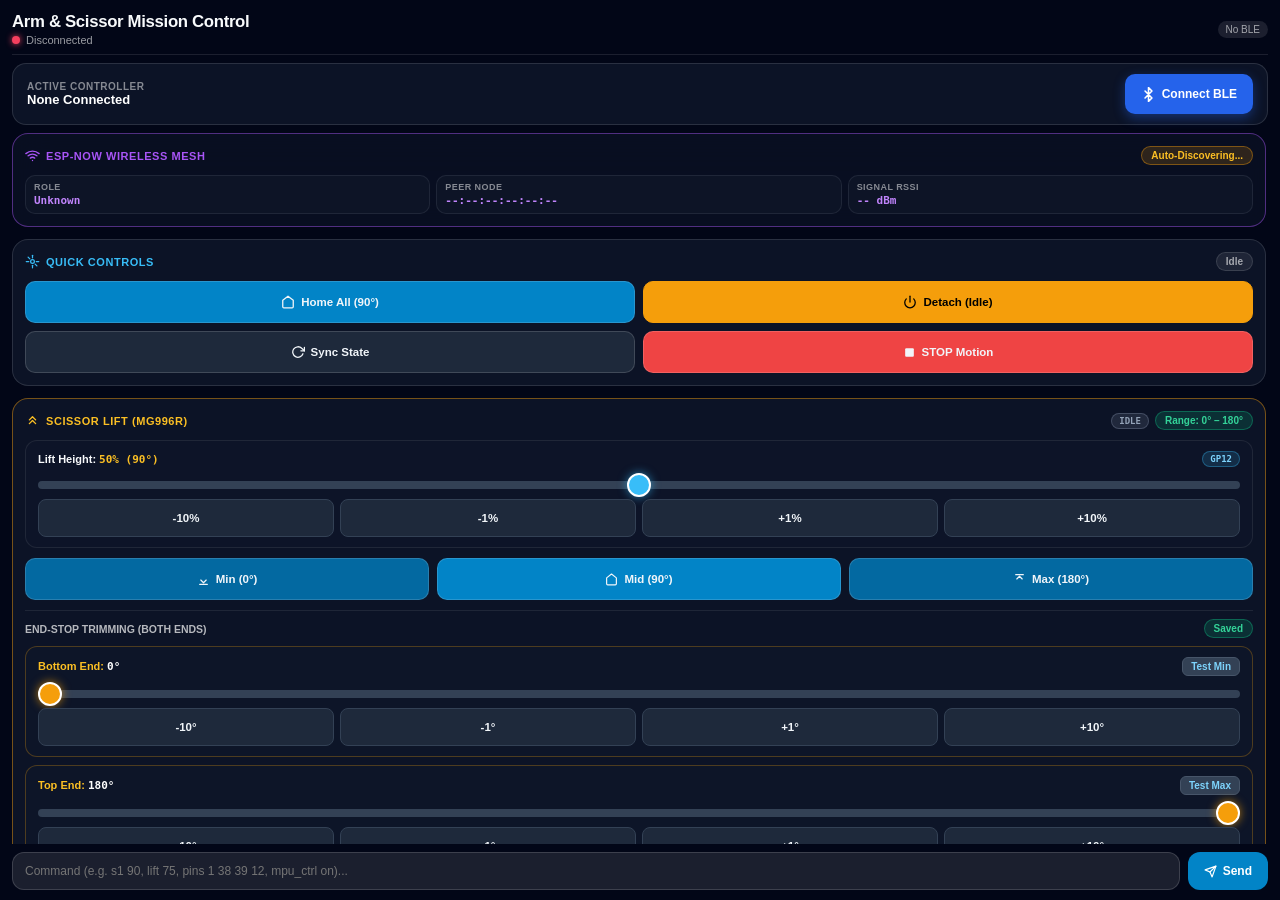
==== commit 60457041: "..." ====
--- a/MPU/index.html
+++ b/MPU/index.html
@@ -5,6 +5,7 @@
   <meta name="viewport" content="width=device-width, initial-scale=1.0, maximum-scale=1.0, user-scalable=no, viewport-fit=cover">
   <title>Robotic Arm &amp; Scissor Lift Control Center</title>
   <link rel="stylesheet" href="style.css">
+  <link rel="stylesheet" href="imu.css">
 </head>
 
 <body>
@@ -110,7 +111,7 @@
       </div>
     </div>
 
-    <!-- Scissor Lift Control (Servo 4 / GPIO 12) -->
+    <!-- Scissor Lift Control (Servo 4 / Default GP12) -->
     <div class="glass-panel panel" style="border-color:rgba(245,158,11,0.45);">
       <div class="panel-head">
         <span class="panel-title" style="color:#fbbf24;">
@@ -131,7 +132,11 @@
           <span style="font-weight:700; color:#f8fafc;">Lift Height: <span id="lift-val" style="color:#fbbf24; font-family:monospace; font-weight:700;">50% (90°)</span></span>
           <span id="s4-pin-label" class="pin-badge">GP12</span>
         </div>
-        <input type="range" id="lift-slider" min="0" max="100" value="50" onpointerdown="onLiftSliderStart()" ontouchstart="onLiftSliderStart()" oninput="onLiftSlider(this.value)" onchange="onLiftSliderCommit(this.value)">
+        <input type="range" id="lift-slider" min="0" max="100" value="50"
+               onpointerdown="onLiftSliderStart()" ontouchstart="onLiftSliderStart()"
+               oninput="onLiftSlider(this.value)"
+               onpointerup="onLiftSliderCommit(this.value)" ontouchend="onLiftSliderCommit(this.value)"
+               onchange="onLiftSliderCommit(this.value)">
         <div class="servo-btn-row">
           <button type="button" class="trim-btn" onclick="nudgeLiftPercent(-10)">-10%</button>
           <button type="button" class="trim-btn" onclick="nudgeLiftPercent(-1)">-1%</button>
@@ -163,13 +168,15 @@
           <span id="trim-sync-badge" class="chip chip-ok">Saved</span>
         </div>
 
-        <!-- Min End Trim -->
         <div class="servo-card trim-end-card">
           <div style="display:flex; justify-content:space-between; align-items:center; font-size:11px; margin-bottom:4px;">
             <span style="font-weight:700; color:#fbbf24;">Bottom End: <span id="min-trim-val" style="font-family:monospace; color:#ffffff;">0°</span></span>
             <button type="button" onclick="testTrimEnd('min')" style="background:#334155; color:#7dd3fc; border:1px solid #475569; border-radius:6px; padding:3px 8px; font-size:10px; font-weight:700; cursor:pointer;">Test Min</button>
           </div>
-          <input type="range" id="min-trim-slider" class="offset-slider" min="0" max="179" value="0" oninput="onMinTrimSlider(this.value)">
+          <input type="range" id="min-trim-slider" class="offset-slider" min="0" max="179" value="0"
+                 oninput="onMinTrimSlider(this.value)"
+                 onpointerup="setMinTrimAngle(parseInt(this.value, 10), false)"
+                 ontouchend="setMinTrimAngle(parseInt(this.value, 10), false)">
           <div class="servo-btn-row">
             <button type="button" class="trim-btn" onclick="nudgeMinTrim(-10)">-10°</button>
             <button type="button" class="trim-btn" onclick="nudgeMinTrim(-1)">-1°</button>
@@ -178,13 +185,15 @@
           </div>
         </div>
 
-        <!-- Max End Trim -->
         <div class="servo-card trim-end-card">
           <div style="display:flex; justify-content:space-between; align-items:center; font-size:11px; margin-bottom:4px;">
             <span style="font-weight:700; color:#fbbf24;">Top End: <span id="max-trim-val" style="font-family:monospace; color:#ffffff;">180°</span></span>
             <button type="button" onclick="testTrimEnd('max')" style="background:#334155; color:#7dd3fc; border:1px solid #475569; border-radius:6px; padding:3px 8px; font-size:10px; font-weight:700; cursor:pointer;">Test Max</button>
           </div>
-          <input type="range" id="max-trim-slider" class="offset-slider" min="1" max="180" value="180" oninput="onMaxTrimSlider(this.value)">
+          <input type="range" id="max-trim-slider" class="offset-slider" min="1" max="180" value="180"
+                 oninput="onMaxTrimSlider(this.value)"
+                 onpointerup="setMaxTrimAngle(parseInt(this.value, 10), false)"
+                 ontouchend="setMaxTrimAngle(parseInt(this.value, 10), false)">
           <div class="servo-btn-row">
             <button type="button" class="trim-btn" onclick="nudgeMaxTrim(-10)">-10°</button>
             <button type="button" class="trim-btn" onclick="nudgeMaxTrim(-1)">-1°</button>
@@ -242,7 +251,11 @@
           </div>
           <span style="font-size:10px; color:rgba(255,255,255,0.5);">Trim: <span id="o1-val" style="color:#f59e0b; font-family:monospace; font-weight:700;">0°</span></span>
         </div>
-        <input type="range" id="s1-slider" min="0" max="180" value="90" onpointerdown="onSliderStart(0)" ontouchstart="onSliderStart(0)" oninput="onServoSlider(0, this.value)" onchange="onSliderCommit(0, this.value)">
+        <input type="range" id="s1-slider" min="0" max="180" value="90"
+               onpointerdown="onSliderStart(0)" ontouchstart="onSliderStart(0)"
+               oninput="onServoSlider(0, this.value)"
+               onpointerup="onSliderCommit(0, this.value)" ontouchend="onSliderCommit(0, this.value)"
+               onchange="onSliderCommit(0, this.value)">
         <div class="servo-btn-row">
           <button type="button" class="trim-btn" id="s1-btn-a" onclick="servoStepAction(0, -10, -1)">-10°</button>
           <button type="button" class="trim-btn" id="s1-btn-b" onclick="servoStepAction(0, -1, 1)">-1°</button>
@@ -261,7 +274,11 @@
           </div>
           <span style="font-size:10px; color:rgba(255,255,255,0.5);">Trim: <span id="o2-val" style="color:#f59e0b; font-family:monospace; font-weight:700;">0°</span></span>
         </div>
-        <input type="range" id="s2-slider" min="0" max="180" value="90" onpointerdown="onSliderStart(1)" ontouchstart="onSliderStart(1)" oninput="onServoSlider(1, this.value)" onchange="onSliderCommit(1, this.value)">
+        <input type="range" id="s2-slider" min="0" max="180" value="90"
+               onpointerdown="onSliderStart(1)" ontouchstart="onSliderStart(1)"
+               oninput="onServoSlider(1, this.value)"
+               onpointerup="onSliderCommit(1, this.value)" ontouchend="onSliderCommit(1, this.value)"
+               onchange="onSliderCommit(1, this.value)">
         <div class="servo-btn-row">
           <button type="button" class="trim-btn" id="s2-btn-a" onclick="servoStepAction(1, -10, -1)">-10°</button>
           <button type="button" class="trim-btn" id="s2-btn-b" onclick="servoStepAction(1, -1, 1)">-1°</button>
@@ -280,7 +297,11 @@
           </div>
           <span style="font-size:10px; color:rgba(255,255,255,0.5);">Trim: <span id="o3-val" style="color:#f59e0b; font-family:monospace; font-weight:700;">0°</span></span>
         </div>
-        <input type="range" id="s3-slider" min="0" max="180" value="90" onpointerdown="onSliderStart(2)" ontouchstart="onSliderStart(2)" oninput="onServoSlider(2, this.value)" onchange="onSliderCommit(2, this.value)">
+        <input type="range" id="s3-slider" min="0" max="180" value="90"
+               onpointerdown="onSliderStart(2)" ontouchstart="onSliderStart(2)"
+               oninput="onServoSlider(2, this.value)"
+               onpointerup="onSliderCommit(2, this.value)" ontouchend="onSliderCommit(2, this.value)"
+               onchange="onSliderCommit(2, this.value)">
         <div class="servo-btn-row">
           <button type="button" class="trim-btn" id="s3-btn-a" onclick="servoStepAction(2, -10, -1)">-10°</button>
           <button type="button" class="trim-btn" id="s3-btn-b" onclick="servoStepAction(2, -1, 1)">-1°</button>
@@ -566,6 +587,8 @@
   <script src="ble.js"></script>
   <script src="servos.js"></script>
   <script src="actions.js"></script>
+  <script src="scene3d.js"></script>
+  <script src="imu.js"></script>
   <script src="app.js"></script>
 </body>
 </html>
--- a/MPU/imu.css
+++ b/MPU/imu.css
@@ -0,0 +1,395 @@
+
+.panel {
+  border-radius: 16px;
+  padding: 12px;
+  display: flex;
+  flex-direction: column;
+  gap: 10px;
+  flex-shrink: 0;
+}
+
+.panel-head {
+  display: flex;
+  justify-content: space-between;
+  align-items: center;
+  gap: 8px;
+  flex-wrap: wrap;
+}
+
+.panel-title {
+  font-size: 11px;
+  font-weight: 700;
+  text-transform: uppercase;
+  letter-spacing: 0.05em;
+  color: #38bdf8;
+  display: flex;
+  align-items: center;
+  gap: 6px;
+}
+
+.chip {
+  font-size: 10px;
+  font-weight: 700;
+  padding: 3px 9px;
+  border-radius: 9999px;
+  background: rgba(255, 255, 255, 0.08);
+  color: rgba(255, 255, 255, 0.6);
+  border: 1px solid rgba(255, 255, 255, 0.12);
+  white-space: nowrap;
+}
+
+.chip-ok {
+  background: rgba(16, 185, 129, 0.18);
+  color: #34d399;
+  border-color: rgba(16, 185, 129, 0.4);
+}
+
+.chip-warn {
+  background: rgba(245, 158, 11, 0.16);
+  color: #fbbf24;
+  border-color: rgba(245, 158, 11, 0.4);
+}
+
+.chip-bad {
+  background: rgba(239, 68, 68, 0.18);
+  color: #f87171;
+  border-color: rgba(239, 68, 68, 0.4);
+}
+
+/* ESP-NOW Wireless Mesh Panel Styles */
+.espnow-panel {
+  border-color: rgba(168, 85, 247, 0.45);
+  background: rgba(15, 23, 42, 0.55);
+}
+
+.espnow-details-row {
+  display: grid;
+  grid-template-columns: repeat(3, 1fr);
+  gap: 6px;
+}
+
+.espnow-detail-box {
+  background: rgba(15, 23, 42, 0.75);
+  border: 1px solid rgba(255, 255, 255, 0.08);
+  border-radius: 10px;
+  padding: 6px 8px;
+  display: flex;
+  flex-direction: column;
+  gap: 2px;
+}
+
+.espnow-detail-box .lbl {
+  font-size: 9px;
+  text-transform: uppercase;
+  letter-spacing: 0.05em;
+  color: rgba(255, 255, 255, 0.5);
+  font-weight: 700;
+}
+
+.espnow-detail-box .val {
+  font-family: ui-monospace, Menlo, monospace;
+  font-size: 11px;
+  font-weight: 700;
+  color: #c084fc;
+  overflow: hidden;
+  text-overflow: ellipsis;
+  white-space: nowrap;
+}
+
+.seg {
+  display: grid;
+  grid-template-columns: 1fr 1fr;
+  gap: 4px;
+  background: #0f172a;
+  border: 1px solid #334155;
+  border-radius: 10px;
+  padding: 3px;
+}
+
+.seg-btn {
+  padding: 7px 8px;
+  border-radius: 8px;
+  background: transparent;
+  color: rgba(255, 255, 255, 0.65);
+  font-size: 11px;
+  font-weight: 700;
+  border: none;
+  cursor: pointer;
+  touch-action: manipulation;
+}
+
+.seg-btn.active {
+  background: #0284c7;
+  color: #ffffff;
+}
+
+.canvas-wrap {
+  width: 100%;
+  border-radius: 12px;
+  overflow: hidden;
+  border: 1px solid rgba(255, 255, 255, 0.1);
+  background: #020617;
+  line-height: 0;
+}
+
+#scene-canvas {
+  display: block;
+  touch-action: none;
+  cursor: grab;
+}
+
+.canvas-tools {
+  display: flex;
+  justify-content: space-between;
+  align-items: center;
+  gap: 8px;
+  font-size: 10px;
+  color: rgba(255, 255, 255, 0.55);
+}
+
+.link-btn {
+  background: none;
+  border: none;
+  color: #38bdf8;
+  font-size: 10px;
+  font-weight: 700;
+  cursor: pointer;
+  display: flex;
+  align-items: center;
+  gap: 4px;
+  white-space: nowrap;
+}
+
+.euler-row {
+  display: grid;
+  grid-template-columns: repeat(3, 1fr);
+  gap: 6px;
+}
+
+.euler-cell {
+  background: rgba(15, 23, 42, 0.75);
+  border: 1px solid rgba(255, 255, 255, 0.08);
+  border-radius: 10px;
+  padding: 8px 6px;
+  text-align: center;
+}
+
+.euler-cell .lbl {
+  font-size: 9px;
+  text-transform: uppercase;
+  letter-spacing: 0.06em;
+  color: rgba(255, 255, 255, 0.5);
+  font-weight: 700;
+}
+
+.euler-cell .val {
+  font-family: ui-monospace, Menlo, monospace;
+  font-size: 17px;
+  font-weight: 700;
+  color: #7dd3fc;
+  margin-top: 2px;
+}
+
+.euler-cell .unit {
+  font-size: 9px;
+  color: rgba(255, 255, 255, 0.4);
+}
+
+.vec-table {
+  display: grid;
+  grid-template-columns: 62px repeat(3, 1fr);
+  gap: 4px 6px;
+  font-family: ui-monospace, Menlo, monospace;
+  font-size: 11px;
+  align-items: center;
+}
+
+.vec-table .row-lbl {
+  font-family: -apple-system, BlinkMacSystemFont, "Segoe UI", sans-serif;
+  font-size: 9.5px;
+  font-weight: 700;
+  color: rgba(255, 255, 255, 0.5);
+  text-transform: uppercase;
+  letter-spacing: 0.05em;
+}
+
+.vec-table .cell {
+  background: rgba(15, 23, 42, 0.75);
+  border: 1px solid rgba(255, 255, 255, 0.07);
+  border-radius: 7px;
+  padding: 5px 4px;
+  text-align: center;
+  color: #e2e8f0;
+}
+
+.vec-table .axis-head {
+  text-align: center;
+  font-size: 9.5px;
+  font-weight: 700;
+}
+
+.vec-table .ax-x { color: #f87171; }
+.vec-table .ax-y { color: #4ade80; }
+.vec-table .ax-z { color: #60a5fa; }
+
+.meta-line {
+  display: flex;
+  justify-content: space-between;
+  font-size: 10px;
+  color: rgba(255, 255, 255, 0.55);
+  font-family: ui-monospace, Menlo, monospace;
+}
+
+.cal-grid {
+  display: grid;
+  grid-template-columns: 1fr 1fr;
+  gap: 8px;
+}
+
+.cal-btn {
+  padding: 11px 8px;
+  font-size: 11px;
+  font-weight: 700;
+  flex-direction: row;
+  gap: 6px;
+  background: #0369a1;
+  color: #ffffff;
+}
+
+.cal-btn.alt {
+  background: #1e293b;
+  border-color: #475569;
+}
+
+.cal-btn.danger {
+  background: #7f1d1d;
+  border-color: #b91c1c;
+}
+
+.cal-hint {
+  font-size: 11px;
+  line-height: 1.4;
+  color: rgba(255, 255, 255, 0.7);
+  background: rgba(2, 6, 23, 0.6);
+  border: 1px solid rgba(255, 255, 255, 0.08);
+  border-radius: 10px;
+  padding: 8px 10px;
+}
+
+.cal-readout {
+  font-family: ui-monospace, Menlo, monospace;
+  font-size: 10px;
+  color: rgba(255, 255, 255, 0.55);
+  display: flex;
+  flex-direction: column;
+  gap: 2px;
+}
+
+.progress {
+  display: none;
+  height: 8px;
+  background: #1e293b;
+  border-radius: 9999px;
+  overflow: hidden;
+}
+
+.progress > div {
+  height: 100%;
+  width: 0%;
+  background: linear-gradient(90deg, #0ea5e9, #34d399);
+  transition: width 0.15s linear;
+}
+
+.ctrl-toggle {
+  width: 100%;
+  height: 48px;
+  border-radius: 12px;
+  background: #1e293b;
+  border: 1px solid #475569;
+  color: rgba(255, 255, 255, 0.85);
+  font-size: 13px;
+  font-weight: 700;
+  display: flex;
+  align-items: center;
+  justify-content: center;
+  gap: 8px;
+  cursor: pointer;
+  touch-action: manipulation;
+}
+
+.ctrl-toggle.on {
+  background: #059669;
+  border-color: #34d399;
+  color: #ffffff;
+  box-shadow: 0 0 14px rgba(16, 185, 129, 0.45);
+}
+
+.gain-row {
+  display: flex;
+  align-items: center;
+  gap: 10px;
+  font-size: 11px;
+  color: rgba(255, 255, 255, 0.7);
+}
+
+.gain-row input[type=range] {
+  flex: 1;
+}
+
+.gain-val {
+  font-family: ui-monospace, Menlo, monospace;
+  font-weight: 700;
+  color: #38bdf8;
+  min-width: 44px;
+  text-align: right;
+}
+
+.axis-row {
+  display: grid;
+  grid-template-columns: 1.3fr 1fr 1fr;
+  gap: 6px;
+  align-items: center;
+}
+
+.axis-name {
+  display: flex;
+  flex-direction: column;
+  font-size: 12px;
+  font-weight: 700;
+}
+
+.axis-target {
+  font-size: 9.5px;
+  font-weight: 600;
+  color: rgba(255, 255, 255, 0.5);
+}
+
+.mini-toggle {
+  padding: 8px 4px;
+  border-radius: 8px;
+  background: #1e293b;
+  border: 1px solid #334155;
+  color: rgba(255, 255, 255, 0.65);
+  font-size: 10.5px;
+  font-weight: 700;
+  cursor: pointer;
+  touch-action: manipulation;
+}
+
+.mini-toggle.on {
+  background: rgba(16, 185, 129, 0.2);
+  border-color: #10b981;
+  color: #34d399;
+}
+
+.mini-toggle.on-warn {
+  background: rgba(245, 158, 11, 0.2);
+  border-color: #f59e0b;
+  color: #fbbf24;
+}
+
+.note {
+  font-size: 10px;
+  line-height: 1.4;
+  color: rgba(255, 255, 255, 0.45);
+}
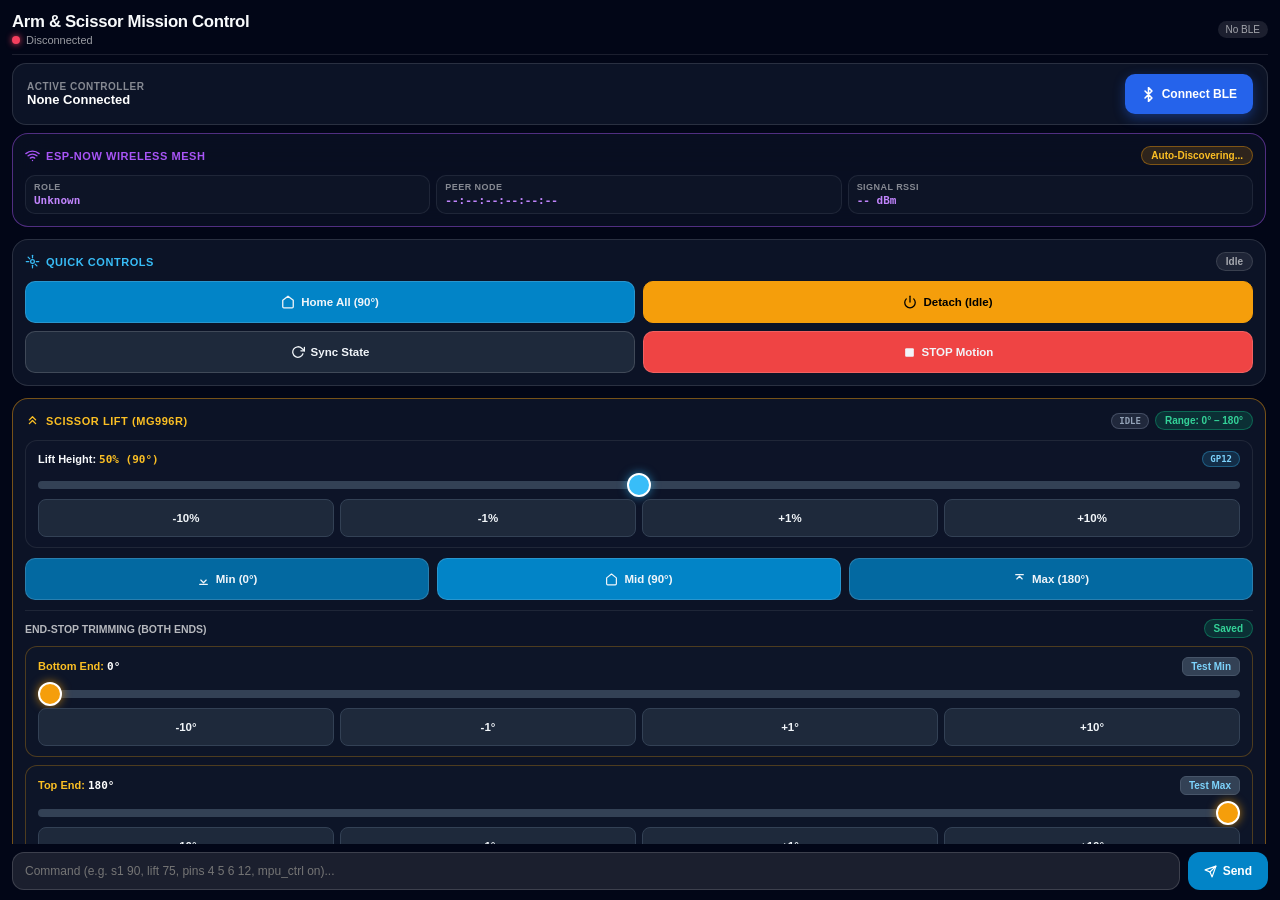
==== commit 4259be9e: "upate" ====
--- a/MPU/index.html
+++ b/MPU/index.html
@@ -246,7 +246,7 @@
         <div style="display:flex; justify-content:space-between; align-items:center; font-size:11px;">
           <div style="display:flex; align-items:center; gap:6px;">
             <span id="s1-header" onclick="editServoName(0)" style="cursor:pointer; font-weight:700;">Servo 1 — Claw: <span id="s1-val" style="color:#38bdf8; font-family:monospace; font-weight:700;">90°</span></span>
-            <span id="s1-pin-label" class="pin-badge">GP1</span>
+            <span id="s1-pin-label" class="pin-badge">GP4</span>
             <span id="s1-state-badge" class="pin-badge" style="background:rgba(148,163,184,0.15); color:#94a3b8; border-color:rgba(148,163,184,0.3);">IDLE</span>
           </div>
           <span style="font-size:10px; color:rgba(255,255,255,0.5);">Trim: <span id="o1-val" style="color:#f59e0b; font-family:monospace; font-weight:700;">0°</span></span>
@@ -269,7 +269,7 @@
         <div style="display:flex; justify-content:space-between; align-items:center; font-size:11px;">
           <div style="display:flex; align-items:center; gap:6px;">
             <span id="s2-header" onclick="editServoName(1)" style="cursor:pointer; font-weight:700;">Servo 2 — Arm: <span id="s2-val" style="color:#38bdf8; font-family:monospace; font-weight:700;">90°</span></span>
-            <span id="s2-pin-label" class="pin-badge">GP38</span>
+            <span id="s2-pin-label" class="pin-badge">GP5</span>
             <span id="s2-state-badge" class="pin-badge" style="background:rgba(148,163,184,0.15); color:#94a3b8; border-color:rgba(148,163,184,0.3);">IDLE</span>
           </div>
           <span style="font-size:10px; color:rgba(255,255,255,0.5);">Trim: <span id="o2-val" style="color:#f59e0b; font-family:monospace; font-weight:700;">0°</span></span>
@@ -292,7 +292,7 @@
         <div style="display:flex; justify-content:space-between; align-items:center; font-size:11px;">
           <div style="display:flex; align-items:center; gap:6px;">
             <span id="s3-header" onclick="editServoName(2)" style="cursor:pointer; font-weight:700;">Servo 3 — Shoulder: <span id="s3-val" style="color:#38bdf8; font-family:monospace; font-weight:700;">90°</span></span>
-            <span id="s3-pin-label" class="pin-badge">GP39</span>
+            <span id="s3-pin-label" class="pin-badge">GP6</span>
             <span id="s3-state-badge" class="pin-badge" style="background:rgba(148,163,184,0.15); color:#94a3b8; border-color:rgba(148,163,184,0.3);">IDLE</span>
           </div>
           <span style="font-size:10px; color:rgba(255,255,255,0.5);">Trim: <span id="o3-val" style="color:#f59e0b; font-family:monospace; font-weight:700;">0°</span></span>
@@ -346,15 +346,15 @@
       <div style="display:grid; grid-template-columns:repeat(4, 1fr); gap:6px;">
         <div class="step-field">
           <label>S1 Claw</label>
-          <input type="number" id="pin-s1-input" min="0" max="48" value="1">
+          <input type="number" id="pin-s1-input" min="0" max="48" value="4">
         </div>
         <div class="step-field">
           <label>S2 Arm</label>
-          <input type="number" id="pin-s2-input" min="0" max="48" value="38">
+          <input type="number" id="pin-s2-input" min="0" max="48" value="5">
         </div>
         <div class="step-field">
           <label>S3 Shoulder</label>
-          <input type="number" id="pin-s3-input" min="0" max="48" value="39">
+          <input type="number" id="pin-s3-input" min="0" max="48" value="6">
         </div>
         <div class="step-field">
           <label style="color:#fbbf24;">S4 Scissor</label>
@@ -576,7 +576,7 @@
 
   <footer style="margin-top:8px; flex-shrink:0;">
     <form onsubmit="handleSendCustom(event)" style="display:flex; gap:8px;">
-      <input type="text" id="cmd-input" placeholder="Command (e.g. s1 90, lift 75, pins 1 38 39 12, mpu_ctrl on)..." style="flex:1; background:rgba(255,255,255,0.1); border:1px solid rgba(255,255,255,0.15); border-radius:12px; padding:8px 12px; font-size:12px; color:white; outline:none;">
+      <input type="text" id="cmd-input" placeholder="Command (e.g. s1 90, lift 75, pins 4 5 6 12, mpu_ctrl on)..." style="flex:1; background:rgba(255,255,255,0.1); border:1px solid rgba(255,255,255,0.15); border-radius:12px; padding:8px 12px; font-size:12px; color:white; outline:none;">
       <button type="submit" class="touch-btn" style="min-height:unset; height:38px; padding:0 16px; border-radius:12px; background:#0284c7; color:white; font-size:12px; font-weight:700; border:none; cursor:pointer; flex-direction:row; gap:6px;">
         <svg width="13" height="13" viewBox="0 0 24 24" fill="none" stroke="currentColor" stroke-width="2.2" stroke-linecap="round" stroke-linejoin="round"><line x1="22" y1="2" x2="11" y2="13"></line><polygon points="22 2 15 22 11 13 2 9 22 2"></polygon></svg>
         <span>Send</span>
@@ -591,4 +591,4 @@
   <script src="imu.js"></script>
   <script src="app.js"></script>
 </body>
-</html>+</html>
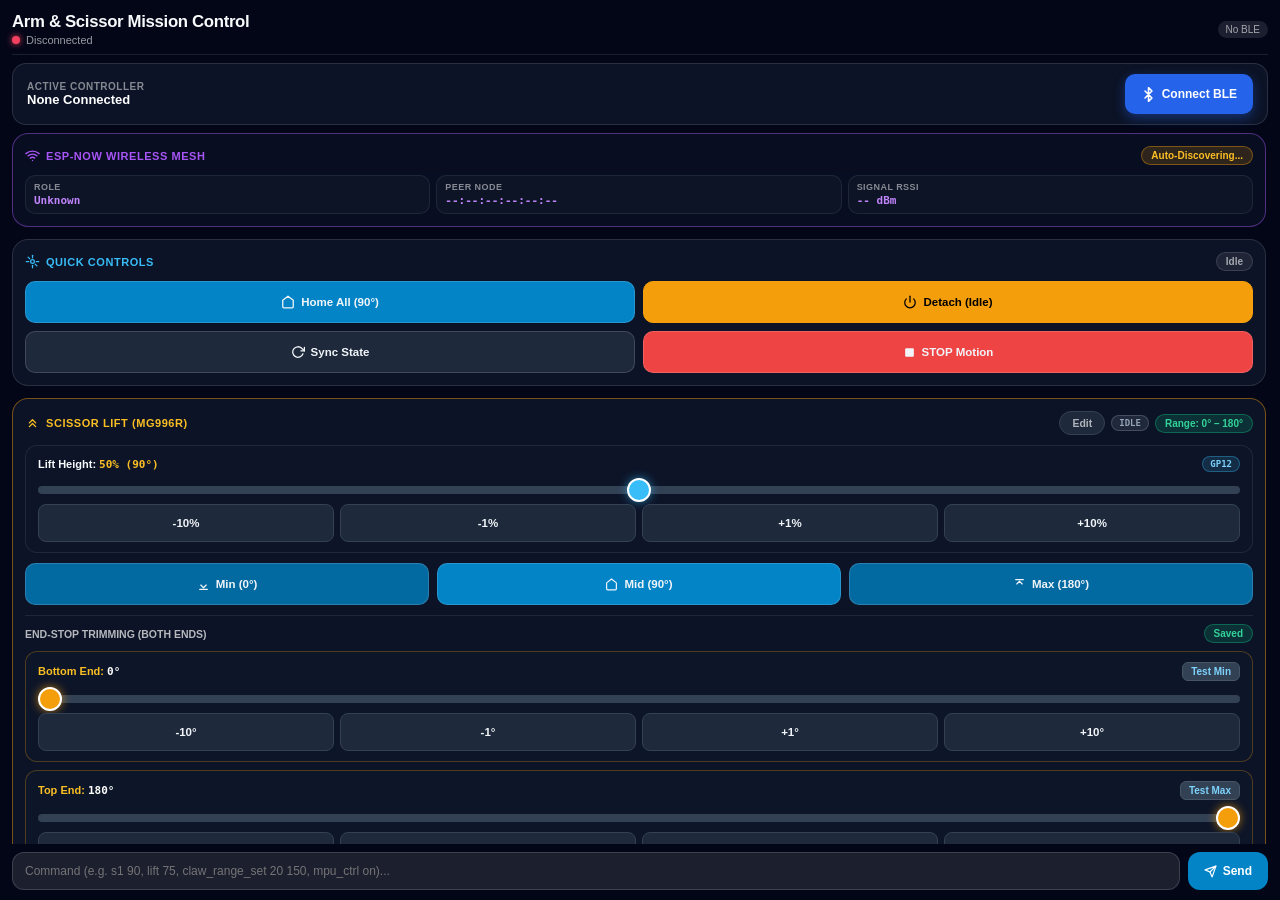
==== commit 6d86d541: "...check" ====
--- a/MPU/index.html
+++ b/MPU/index.html
@@ -17,6 +17,24 @@
     <span id="toast-message">Notification</span>
   </div>
 
+  <!-- In-DOM Rename Modal (Only accessible when Edit mode is active) -->
+  <div id="rename-modal" class="modal-overlay" style="display:none;" onclick="if(event.target===this) closeRenameModal()">
+    <div class="glass-panel modal-card">
+      <div style="display:flex; justify-content:space-between; align-items:center;">
+        <span id="rename-modal-title" style="font-size:13px; font-weight:700; color:#38bdf8;">Rename Item</span>
+        <button type="button" onclick="closeRenameModal()" style="background:none; border:none; color:rgba(255,255,255,0.6); cursor:pointer; padding:4px; display:flex; align-items:center;">
+          <svg width="16" height="16" viewBox="0 0 24 24" fill="none" stroke="currentColor" stroke-width="2.4" stroke-linecap="round" stroke-linejoin="round"><line x1="18" y1="6" x2="6" y2="18"></line><line x1="6" y1="6" x2="18" y2="18"></line></svg>
+        </button>
+      </div>
+      <input type="text" id="rename-modal-input" maxlength="28" placeholder="Enter new name..." onkeydown="if(event.key==='Enter') confirmRenameModal()">
+      <div style="display:grid; grid-template-columns:1fr 1fr 1fr; gap:6px;">
+        <button type="button" id="rename-modal-reset" class="touch-btn" onclick="resetCurrentRenameItem()" style="background:#334155; min-height:38px;">Default</button>
+        <button type="button" id="rename-modal-cancel" class="touch-btn" onclick="closeRenameModal()" style="background:#1e293b; min-height:38px;">Cancel</button>
+        <button type="button" id="rename-modal-save" class="touch-btn" onclick="confirmRenameModal()" style="background:#0284c7; color:white; min-height:38px;">Save</button>
+      </div>
+    </div>
+  </div>
+
   <header style="padding-bottom:8px; border-bottom:1px solid rgba(255,255,255,0.1); display:flex; align-items:center; justify-content:space-between; flex-shrink:0;">
     <div>
       <h1 style="font-size:1.05rem; font-weight:700; letter-spacing:-0.02em;">Arm &amp; Scissor Mission Control</h1>
@@ -44,6 +62,18 @@
   </div>
 
   <main style="flex:1; min-height:0; overflow-y:auto; display:flex; flex-direction:column; gap:12px; padding-right:2px; touch-action:pan-y;" class="no-scrollbar">
+
+    <!-- Edit Mode Banner -->
+    <div id="edit-mode-banner" class="edit-banner" style="display:none;">
+      <div style="display:flex; align-items:center; gap:6px;">
+        <svg width="14" height="14" viewBox="0 0 24 24" fill="none" stroke="currentColor" stroke-width="2.4" stroke-linecap="round" stroke-linejoin="round">
+          <path d="M11 4H4a2 2 0 0 0-2 2v14a2 2 0 0 0 2 2h14a2 2 0 0 0 2-2v-7"></path>
+          <path d="M18.5 2.5a2.121 2.121 0 0 1 3 3L12 15l-4 1 1-4 9.5-9.5z"></path>
+        </svg>
+        <span>Edit Mode Active: Tap any highlighted servo name or preset button to rename it.</span>
+      </div>
+      <button type="button" onclick="toggleEditNamesMode()" style="background:#f59e0b; color:#000000; border:none; border-radius:6px; padding:4px 10px; font-size:10px; font-weight:800; cursor:pointer;">Done</button>
+    </div>
 
     <!-- ESP-NOW Wireless Mesh Status -->
     <div class="glass-panel panel espnow-panel">
@@ -92,21 +122,21 @@
       </div>
 
       <div style="display:grid; grid-template-columns:1fr 1fr; gap:8px;">
-        <button type="button" class="touch-btn" onclick="homeAllServos()" style="background:#0284c7; flex-direction:row;">
+        <button id="quick-home-btn" type="button" class="touch-btn renameable-btn" onclick="onQuickButtonClick('home', homeAllServos)" style="background:#0284c7; flex-direction:row;">
           <svg width="14" height="14" viewBox="0 0 24 24" fill="none" stroke="currentColor" stroke-width="2.2" stroke-linecap="round" stroke-linejoin="round"><path d="m3 9 9-7 9 7v11a2 2 0 0 1-2 2H5a2 2 0 0 1-2-2z"></path></svg>
-          <span>Home All (90°)</span>
-        </button>
-        <button type="button" class="touch-btn" onclick="detachAllServos()" style="background:#f59e0b; color:#000000; border-color:#f59e0b; flex-direction:row;">
+          <span id="quick-home-lbl">Home All (90°)</span>
+        </button>
+        <button id="quick-detach-btn" type="button" class="touch-btn renameable-btn" onclick="onQuickButtonClick('detach', detachAllServos)" style="background:#f59e0b; color:#000000; border-color:#f59e0b; flex-direction:row;">
           <svg width="14" height="14" viewBox="0 0 24 24" fill="none" stroke="currentColor" stroke-width="2.2" stroke-linecap="round" stroke-linejoin="round"><path d="M18.36 6.64a9 9 0 1 1-12.73 0"></path><line x1="12" y1="2" x2="12" y2="12"></line></svg>
-          <span>Detach (Idle)</span>
-        </button>
-        <button type="button" class="touch-btn" onclick="requestStatusSync()" style="background:#1e293b; flex-direction:row;">
+          <span id="quick-detach-lbl">Detach (Idle)</span>
+        </button>
+        <button id="quick-sync-btn" type="button" class="touch-btn renameable-btn" onclick="onQuickButtonClick('sync', requestStatusSync)" style="background:#1e293b; flex-direction:row;">
           <svg width="14" height="14" viewBox="0 0 24 24" fill="none" stroke="currentColor" stroke-width="2.2" stroke-linecap="round" stroke-linejoin="round"><polyline points="23 4 23 10 17 10"></polyline><path d="M20.49 15a9 9 0 1 1-2.12-9.36L23 10"></path></svg>
-          <span>Sync State</span>
-        </button>
-        <button type="button" class="touch-btn" onclick="stopAllMotion()" style="background:#ef4444; flex-direction:row;">
+          <span id="quick-sync-lbl">Sync State</span>
+        </button>
+        <button id="quick-stop-btn" type="button" class="touch-btn renameable-btn" onclick="onQuickButtonClick('stop', stopAllMotion)" style="background:#ef4444; flex-direction:row;">
           <svg width="13" height="13" viewBox="0 0 24 24" fill="currentColor"><rect x="4" y="4" width="16" height="16" rx="2"></rect></svg>
-          <span>STOP Motion</span>
+          <span id="quick-stop-lbl">STOP Motion</span>
         </button>
       </div>
     </div>
@@ -118,9 +148,10 @@
           <svg width="15" height="15" viewBox="0 0 24 24" fill="none" stroke="currentColor" stroke-width="2.2" stroke-linecap="round" stroke-linejoin="round">
             <polyline points="7 11 12 6 17 11"></polyline><polyline points="7 17 12 12 17 17"></polyline>
           </svg>
-          Scissor Lift (MG996R)
+          <span id="s4-header" class="renameable-name" onclick="onServoNameClick(3)">Scissor Lift (MG996R)</span>
         </span>
         <div style="display:flex; gap:6px; align-items:center;">
+          <button id="edit-names-btn-scis" type="button" onclick="toggleEditNamesMode()" class="mode-pill edit-pill-btn">Edit</button>
           <span id="s4-state-badge" class="pin-badge" style="background:rgba(148,163,184,0.15); color:#94a3b8; border-color:rgba(148,163,184,0.3);">IDLE</span>
           <span id="saved-range-badge" class="chip chip-ok">Range: 0° – 180°</span>
         </div>
@@ -147,15 +178,15 @@
 
       <!-- Quick Preset Buttons -->
       <div style="display:grid; grid-template-columns:repeat(3, 1fr); gap:8px;">
-        <button type="button" class="touch-btn" onclick="moveToSavedMin()" style="background:#0369a1; flex-direction:row;">
+        <button id="scissor-btn-min" type="button" class="touch-btn renameable-btn" onclick="onQuickButtonClick('scissorMin', moveToSavedMin)" style="background:#0369a1; flex-direction:row;">
           <svg width="13" height="13" viewBox="0 0 24 24" fill="none" stroke="currentColor" stroke-width="2.2" stroke-linecap="round" stroke-linejoin="round"><polyline points="7 13 12 18 17 13"></polyline><line x1="5" y1="21" x2="19" y2="21"></line></svg>
           <span id="quick-min-lbl">Min (0°)</span>
         </button>
-        <button type="button" class="touch-btn" onclick="moveToSavedMid()" style="background:#0284c7; flex-direction:row;">
+        <button id="scissor-btn-mid" type="button" class="touch-btn renameable-btn" onclick="onQuickButtonClick('scissorMid', moveToSavedMid)" style="background:#0284c7; flex-direction:row;">
           <svg width="13" height="13" viewBox="0 0 24 24" fill="none" stroke="currentColor" stroke-width="2.2" stroke-linecap="round" stroke-linejoin="round"><path d="m3 9 9-7 9 7v11a2 2 0 0 1-2 2H5a2 2 0 0 1-2-2z"></path></svg>
           <span id="quick-mid-lbl">Mid (90°)</span>
         </button>
-        <button type="button" class="touch-btn" onclick="moveToSavedMax()" style="background:#0369a1; flex-direction:row;">
+        <button id="scissor-btn-max" type="button" class="touch-btn renameable-btn" onclick="onQuickButtonClick('scissorMax', moveToSavedMax)" style="background:#0369a1; flex-direction:row;">
           <svg width="13" height="13" viewBox="0 0 24 24" fill="none" stroke="currentColor" stroke-width="2.2" stroke-linecap="round" stroke-linejoin="round"><polyline points="17 11 12 6 7 11"></polyline><line x1="5" y1="3" x2="19" y2="3"></line></svg>
           <span id="quick-max-lbl">Max (180°)</span>
         </button>
@@ -221,7 +252,7 @@
       </div>
     </div>
 
-    <!-- 3 Arm Joint Sliders (S1 Claw, S2 Arm, S3 Shoulder) -->
+    <!-- 3 Arm Joint Sliders (S1 Claw + Both-Sides Trim, S2 Arm, S3 Shoulder) -->
     <div class="glass-panel panel" style="border-color:rgba(56,189,248,0.4);">
       <div class="panel-head">
         <span class="panel-title">
@@ -234,22 +265,26 @@
           </svg>
           Remote Arm Joints
         </span>
-        <div style="display:flex; align-items:center; gap:6px;">
+        <div style="display:flex; align-items:center; gap:5px; flex-wrap:wrap;">
+          <button id="edit-names-btn" type="button" onclick="toggleEditNamesMode()" class="mode-pill edit-pill-btn">Edit</button>
           <button id="auto-idle-btn" type="button" onclick="toggleAutoIdle()" class="mode-pill">Auto-Idle: OFF</button>
           <button id="offset-mode-btn" type="button" onclick="toggleOffsetMode()" class="mode-pill" style="color:#f59e0b; border-color:#f59e0b;">Trim: OFF</button>
           <button type="button" onclick="requestCalibrationSync()" style="background:none; border:none; color:#38bdf8; font-size:10px; font-weight:700; cursor:pointer;">Fetch</button>
         </div>
       </div>
 
-      <!-- Servo 1 (Claw) -->
+      <!-- Servo 1 (Claw) + Both-Sides End-Stop Trimming -->
       <div class="servo-card">
-        <div style="display:flex; justify-content:space-between; align-items:center; font-size:11px;">
+        <div style="display:flex; justify-content:space-between; align-items:center; font-size:11px; gap:6px; flex-wrap:wrap;">
           <div style="display:flex; align-items:center; gap:6px;">
-            <span id="s1-header" onclick="editServoName(0)" style="cursor:pointer; font-weight:700;">Servo 1 — Claw: <span id="s1-val" style="color:#38bdf8; font-family:monospace; font-weight:700;">90°</span></span>
-            <span id="s1-pin-label" class="pin-badge">GP4</span>
+            <span id="s1-header" class="renameable-name" onclick="onServoNameClick(0)" style="font-weight:700;">Servo 1 — Claw: <span id="s1-val" style="color:#38bdf8; font-family:monospace; font-weight:700;">90°</span></span>
+            <span id="s1-pin-label" class="pin-badge">GP1</span>
             <span id="s1-state-badge" class="pin-badge" style="background:rgba(148,163,184,0.15); color:#94a3b8; border-color:rgba(148,163,184,0.3);">IDLE</span>
           </div>
-          <span style="font-size:10px; color:rgba(255,255,255,0.5);">Trim: <span id="o1-val" style="color:#f59e0b; font-family:monospace; font-weight:700;">0°</span></span>
+          <div style="display:flex; align-items:center; gap:6px;">
+            <span id="claw-range-badge" class="chip chip-ok" style="padding:2px 7px; font-size:9px;">Range: 0° – 180°</span>
+            <span style="font-size:10px; color:rgba(255,255,255,0.5);">Trim: <span id="o1-val" style="color:#f59e0b; font-family:monospace; font-weight:700;">0°</span></span>
+          </div>
         </div>
         <input type="range" id="s1-slider" min="0" max="180" value="90"
                onpointerdown="onSliderStart(0)" ontouchstart="onSliderStart(0)"
@@ -262,14 +297,89 @@
           <button type="button" class="trim-btn" id="s1-btn-c" onclick="servoStepAction(0, 1, -5)">+1°</button>
           <button type="button" class="trim-btn" id="s1-btn-d" onclick="servoStepAction(0, 10, 5)">+10°</button>
         </div>
+
+        <!-- Claw Quick Presets -->
+        <div style="display:grid; grid-template-columns:repeat(3, 1fr); gap:6px; margin-top:2px;">
+          <button id="claw-btn-min" type="button" class="touch-btn renameable-btn" onclick="onQuickButtonClick('clawMin', moveClawToMin)" style="background:#0369a1; flex-direction:row; min-height:36px; padding:6px 8px; font-size:10.5px;">
+            <svg width="12" height="12" viewBox="0 0 24 24" fill="none" stroke="currentColor" stroke-width="2.2" stroke-linecap="round" stroke-linejoin="round"><polyline points="4 14 10 14 10 20"></polyline><polyline points="20 10 14 10 14 4"></polyline><line x1="14" y1="10" x2="21" y2="3"></line><line x1="3" y1="21" x2="10" y2="14"></line></svg>
+            <span id="claw-quick-min-lbl">Close (0°)</span>
+          </button>
+          <button id="claw-btn-mid" type="button" class="touch-btn renameable-btn" onclick="onQuickButtonClick('clawMid', moveClawToMid)" style="background:#0284c7; flex-direction:row; min-height:36px; padding:6px 8px; font-size:10.5px;">
+            <svg width="12" height="12" viewBox="0 0 24 24" fill="none" stroke="currentColor" stroke-width="2.2" stroke-linecap="round" stroke-linejoin="round"><circle cx="12" cy="12" r="4"></circle></svg>
+            <span id="claw-quick-mid-lbl">Mid (90°)</span>
+          </button>
+          <button id="claw-btn-max" type="button" class="touch-btn renameable-btn" onclick="onQuickButtonClick('clawMax', moveClawToMax)" style="background:#0369a1; flex-direction:row; min-height:36px; padding:6px 8px; font-size:10.5px;">
+            <svg width="12" height="12" viewBox="0 0 24 24" fill="none" stroke="currentColor" stroke-width="2.2" stroke-linecap="round" stroke-linejoin="round"><polyline points="15 3 21 3 21 9"></polyline><polyline points="9 21 3 21 3 15"></polyline><line x1="21" y1="3" x2="14" y2="10"></line><line x1="3" y1="21" x2="10" y2="14"></line></svg>
+            <span id="claw-quick-max-lbl">Open (180°)</span>
+          </button>
+        </div>
+
+        <!-- Claw End-Stop Trimming (Both Sides) -->
+        <div style="border-top:1px solid rgba(255,255,255,0.08); padding-top:8px; margin-top:4px; display:flex; flex-direction:column; gap:8px;">
+          <div style="display:flex; justify-content:space-between; align-items:center;">
+            <span style="font-size:10px; font-weight:700; color:#38bdf8; text-transform:uppercase;">Claw End-Stop Trimming (Both Sides)</span>
+            <span id="claw-trim-sync-badge" class="chip chip-ok">Saved</span>
+          </div>
+
+          <div class="servo-card trim-end-card">
+            <div style="display:flex; justify-content:space-between; align-items:center; font-size:11px; margin-bottom:4px;">
+              <span style="font-weight:700; color:#fbbf24;">Closed Side (Min): <span id="claw-min-trim-val" style="font-family:monospace; color:#ffffff;">0°</span></span>
+              <button type="button" onclick="testClawTrimEnd('min')" style="background:#334155; color:#7dd3fc; border:1px solid #475569; border-radius:6px; padding:3px 8px; font-size:10px; font-weight:700; cursor:pointer;">Test Close</button>
+            </div>
+            <input type="range" id="claw-min-trim-slider" class="offset-slider" min="0" max="179" value="0"
+                   oninput="onClawMinTrimSlider(this.value)"
+                   onpointerup="setClawMinTrimAngle(parseInt(this.value, 10), false)"
+                   ontouchend="setClawMinTrimAngle(parseInt(this.value, 10), false)">
+            <div class="servo-btn-row">
+              <button type="button" class="trim-btn" onclick="nudgeClawMinTrim(-10)">-10°</button>
+              <button type="button" class="trim-btn" onclick="nudgeClawMinTrim(-1)">-1°</button>
+              <button type="button" class="trim-btn" onclick="nudgeClawMinTrim(1)">+1°</button>
+              <button type="button" class="trim-btn" onclick="nudgeClawMinTrim(10)">+10°</button>
+            </div>
+          </div>
+
+          <div class="servo-card trim-end-card">
+            <div style="display:flex; justify-content:space-between; align-items:center; font-size:11px; margin-bottom:4px;">
+              <span style="font-weight:700; color:#fbbf24;">Open Side (Max): <span id="claw-max-trim-val" style="font-family:monospace; color:#ffffff;">180°</span></span>
+              <button type="button" onclick="testClawTrimEnd('max')" style="background:#334155; color:#7dd3fc; border:1px solid #475569; border-radius:6px; padding:3px 8px; font-size:10px; font-weight:700; cursor:pointer;">Test Open</button>
+            </div>
+            <input type="range" id="claw-max-trim-slider" class="offset-slider" min="1" max="180" value="180"
+                   oninput="onClawMaxTrimSlider(this.value)"
+                   onpointerup="setClawMaxTrimAngle(parseInt(this.value, 10), false)"
+                   ontouchend="setClawMaxTrimAngle(parseInt(this.value, 10), false)">
+            <div class="servo-btn-row">
+              <button type="button" class="trim-btn" onclick="nudgeClawMaxTrim(-10)">-10°</button>
+              <button type="button" class="trim-btn" onclick="nudgeClawMaxTrim(-1)">-1°</button>
+              <button type="button" class="trim-btn" onclick="nudgeClawMaxTrim(1)">+1°</button>
+              <button type="button" class="trim-btn" onclick="nudgeClawMaxTrim(10)">+10°</button>
+            </div>
+          </div>
+
+          <div style="display:grid; grid-template-columns:1.3fr 1fr; gap:6px;">
+            <button id="save-claw-range-btn" type="button" class="touch-btn" onclick="saveClawRange()" style="background:#10b981; color:white; flex-direction:row;">
+              <svg width="14" height="14" viewBox="0 0 24 24" fill="none" stroke="currentColor" stroke-width="2.2" stroke-linecap="round" stroke-linejoin="round">
+                <path d="M19 21H5a2 2 0 0 1-2-2V5a2 2 0 0 1 2-2h11l5 5v11a2 2 0 0 1-2 2z"></path>
+                <polyline points="17 21 17 13 7 13 7 21"></polyline>
+              </svg>
+              <span id="save-claw-range-text">Save Claw Trim</span>
+            </button>
+            <button type="button" class="touch-btn" onclick="resetClawRange()" style="background:#475569; color:white; flex-direction:row;">
+              <svg width="14" height="14" viewBox="0 0 24 24" fill="none" stroke="currentColor" stroke-width="2.2" stroke-linecap="round" stroke-linejoin="round">
+                <polyline points="1 4 1 10 7 10"></polyline>
+                <path d="M3.51 15a9 9 0 1 0 2.13-9.36L1 10"></path>
+              </svg>
+              <span>Reset 0°–180°</span>
+            </button>
+          </div>
+        </div>
       </div>
 
       <!-- Servo 2 (Arm) -->
       <div class="servo-card">
         <div style="display:flex; justify-content:space-between; align-items:center; font-size:11px;">
           <div style="display:flex; align-items:center; gap:6px;">
-            <span id="s2-header" onclick="editServoName(1)" style="cursor:pointer; font-weight:700;">Servo 2 — Arm: <span id="s2-val" style="color:#38bdf8; font-family:monospace; font-weight:700;">90°</span></span>
-            <span id="s2-pin-label" class="pin-badge">GP5</span>
+            <span id="s2-header" class="renameable-name" onclick="onServoNameClick(1)" style="font-weight:700;">Servo 2 — Arm: <span id="s2-val" style="color:#38bdf8; font-family:monospace; font-weight:700;">90°</span></span>
+            <span id="s2-pin-label" class="pin-badge">GP38</span>
             <span id="s2-state-badge" class="pin-badge" style="background:rgba(148,163,184,0.15); color:#94a3b8; border-color:rgba(148,163,184,0.3);">IDLE</span>
           </div>
           <span style="font-size:10px; color:rgba(255,255,255,0.5);">Trim: <span id="o2-val" style="color:#f59e0b; font-family:monospace; font-weight:700;">0°</span></span>
@@ -291,8 +401,8 @@
       <div class="servo-card">
         <div style="display:flex; justify-content:space-between; align-items:center; font-size:11px;">
           <div style="display:flex; align-items:center; gap:6px;">
-            <span id="s3-header" onclick="editServoName(2)" style="cursor:pointer; font-weight:700;">Servo 3 — Shoulder: <span id="s3-val" style="color:#38bdf8; font-family:monospace; font-weight:700;">90°</span></span>
-            <span id="s3-pin-label" class="pin-badge">GP6</span>
+            <span id="s3-header" class="renameable-name" onclick="onServoNameClick(2)" style="font-weight:700;">Servo 3 — Shoulder: <span id="s3-val" style="color:#38bdf8; font-family:monospace; font-weight:700;">90°</span></span>
+            <span id="s3-pin-label" class="pin-badge">GP39</span>
             <span id="s3-state-badge" class="pin-badge" style="background:rgba(148,163,184,0.15); color:#94a3b8; border-color:rgba(148,163,184,0.3);">IDLE</span>
           </div>
           <span style="font-size:10px; color:rgba(255,255,255,0.5);">Trim: <span id="o3-val" style="color:#f59e0b; font-family:monospace; font-weight:700;">0°</span></span>
@@ -346,15 +456,15 @@
       <div style="display:grid; grid-template-columns:repeat(4, 1fr); gap:6px;">
         <div class="step-field">
           <label>S1 Claw</label>
-          <input type="number" id="pin-s1-input" min="0" max="48" value="4">
+          <input type="number" id="pin-s1-input" min="0" max="48" value="1">
         </div>
         <div class="step-field">
           <label>S2 Arm</label>
-          <input type="number" id="pin-s2-input" min="0" max="48" value="5">
+          <input type="number" id="pin-s2-input" min="0" max="48" value="38">
         </div>
         <div class="step-field">
           <label>S3 Shoulder</label>
-          <input type="number" id="pin-s3-input" min="0" max="48" value="6">
+          <input type="number" id="pin-s3-input" min="0" max="48" value="39">
         </div>
         <div class="step-field">
           <label style="color:#fbbf24;">S4 Scissor</label>
@@ -576,7 +686,7 @@
 
   <footer style="margin-top:8px; flex-shrink:0;">
     <form onsubmit="handleSendCustom(event)" style="display:flex; gap:8px;">
-      <input type="text" id="cmd-input" placeholder="Command (e.g. s1 90, lift 75, pins 4 5 6 12, mpu_ctrl on)..." style="flex:1; background:rgba(255,255,255,0.1); border:1px solid rgba(255,255,255,0.15); border-radius:12px; padding:8px 12px; font-size:12px; color:white; outline:none;">
+      <input type="text" id="cmd-input" placeholder="Command (e.g. s1 90, lift 75, claw_range_set 20 150, mpu_ctrl on)..." style="flex:1; background:rgba(255,255,255,0.1); border:1px solid rgba(255,255,255,0.15); border-radius:12px; padding:8px 12px; font-size:12px; color:white; outline:none;">
       <button type="submit" class="touch-btn" style="min-height:unset; height:38px; padding:0 16px; border-radius:12px; background:#0284c7; color:white; font-size:12px; font-weight:700; border:none; cursor:pointer; flex-direction:row; gap:6px;">
         <svg width="13" height="13" viewBox="0 0 24 24" fill="none" stroke="currentColor" stroke-width="2.2" stroke-linecap="round" stroke-linejoin="round"><line x1="22" y1="2" x2="11" y2="13"></line><polygon points="22 2 15 22 11 13 2 9 22 2"></polygon></svg>
         <span>Send</span>
@@ -592,3 +702,4 @@
   <script src="app.js"></script>
 </body>
 </html>
+
--- a/MPU/style.css
+++ b/MPU/style.css
@@ -1,3 +1,4 @@
+
 *, ::before, ::after {
   box-sizing: border-box;
   border-width: 0;
@@ -249,6 +250,9 @@
   border: 1px solid #334155;
   cursor: pointer;
   touch-action: manipulation;
+  display: inline-flex;
+  align-items: center;
+  gap: 4px;
 }
 
 .mode-pill.active {
@@ -261,6 +265,76 @@
   background: #f59e0b;
   color: #000000;
   border-color: #f59e0b;
+}
+
+.edit-banner {
+  background: rgba(245, 158, 11, 0.15);
+  border: 1px solid rgba(245, 158, 11, 0.55);
+  color: #fde68a;
+  border-radius: 12px;
+  padding: 8px 12px;
+  font-size: 11px;
+  font-weight: 600;
+  display: flex;
+  justify-content: space-between;
+  align-items: center;
+  gap: 8px;
+  flex-shrink: 0;
+}
+
+.renameable-name {
+  cursor: default;
+  border-radius: 6px;
+  padding: 2px 4px;
+  margin: -2px -4px;
+  transition: background 0.15s, outline 0.15s;
+}
+
+.renameable-name.edit-target-active {
+  cursor: pointer;
+  background: rgba(245, 158, 11, 0.18);
+  outline: 1px dashed #fbbf24;
+}
+
+.renameable-btn.edit-target-active {
+  outline: 2px dashed #fbbf24 !important;
+  outline-offset: 1px;
+  box-shadow: 0 0 10px rgba(245, 158, 11, 0.35);
+}
+
+.modal-overlay {
+  position: fixed;
+  inset: 0;
+  background: rgba(2, 6, 23, 0.78);
+  backdrop-filter: blur(6px);
+  -webkit-backdrop-filter: blur(6px);
+  z-index: 10000;
+  display: flex;
+  align-items: center;
+  justify-content: center;
+  padding: 18px;
+}
+
+.modal-card {
+  width: 100%;
+  max-width: 340px;
+  padding: 14px;
+  display: flex;
+  flex-direction: column;
+  gap: 12px;
+  border-color: rgba(56, 189, 248, 0.45);
+}
+
+.modal-card input[type=text] {
+  width: 100%;
+  background: #020617;
+  color: #f8fafc;
+  border: 1px solid #38bdf8;
+  border-radius: 10px;
+  padding: 10px 12px;
+  font-size: 13px;
+  font-weight: 600;
+  outline: none;
 }
 
 .btn-card {
@@ -670,4 +744,5 @@
 #toast-notification.show {
   transform: translateX(-50%) translateY(0);
   opacity: 1;
-}+}
+
